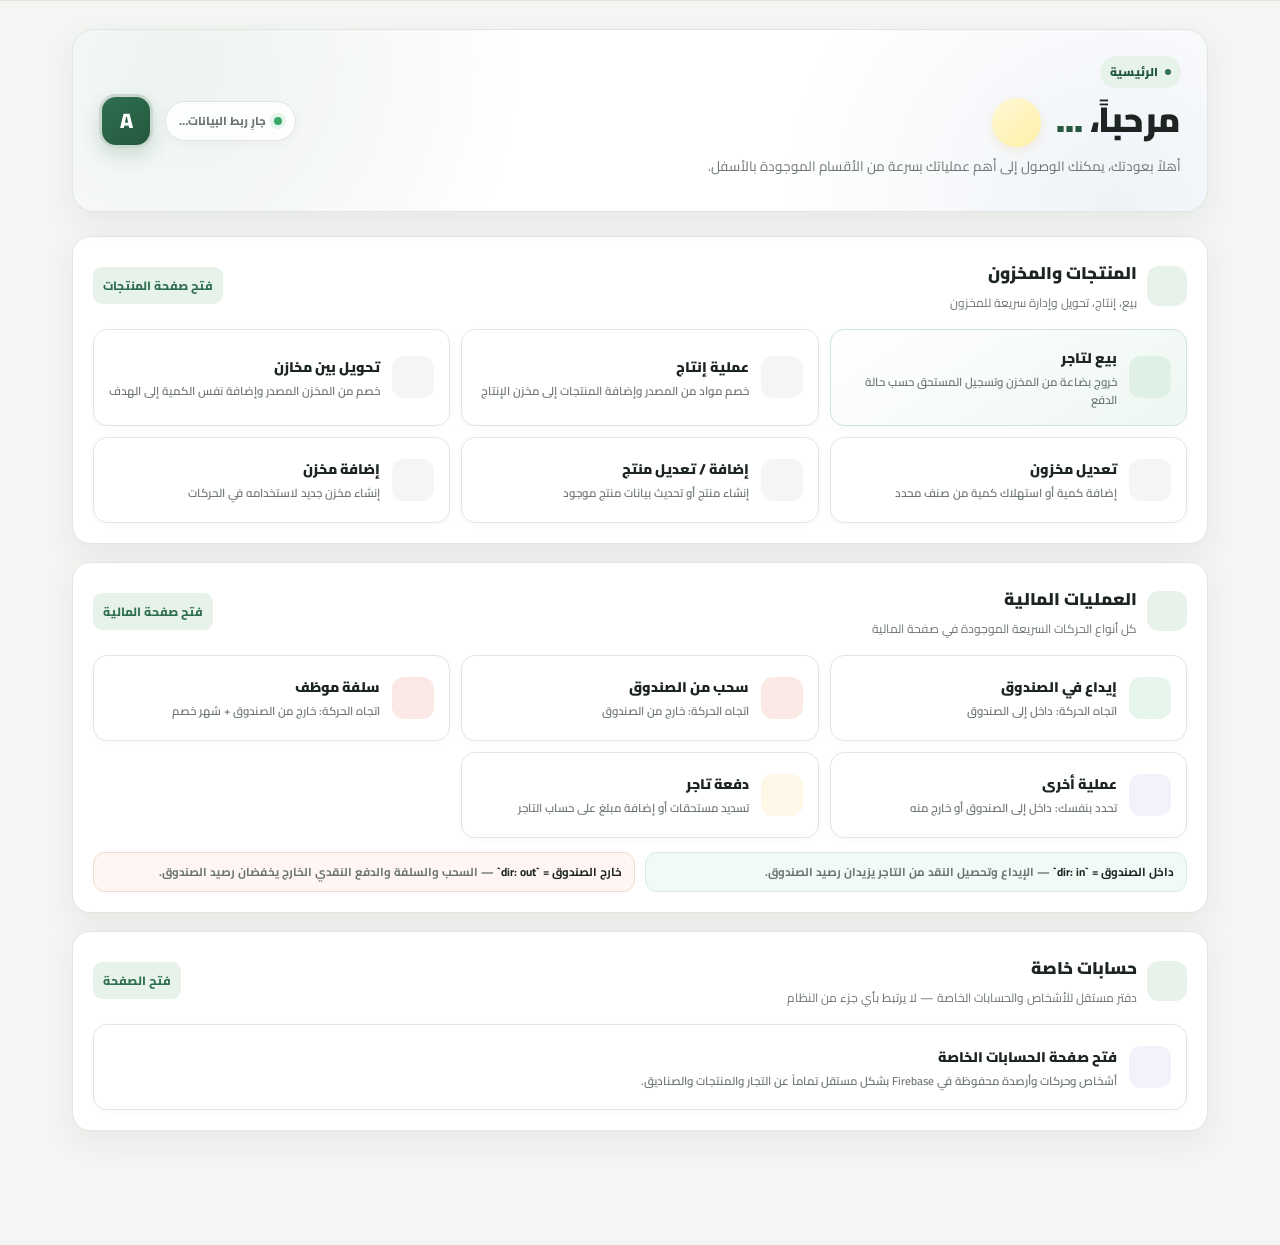
==== dashboard.html @ 7e7f795b "Update dashboard.html" ====
<!doctype html>
<html lang="ar" dir="rtl">
<head>
  <meta charset="UTF-8" />
  <meta name="viewport" content="width=device-width, initial-scale=1.0, maximum-scale=1" />
  <title>الرئيسية - Ahmed And hamdy</title>
  <meta name="robots" content="noindex, nofollow" />
  <link rel="icon" type="image/svg+xml" href="/favicon.svg" />
  <link rel="preconnect" href="https://fonts.googleapis.com">
  <link rel="preconnect" href="https://www.gstatic.com" crossorigin>
  <link rel="preconnect" href="https://firestore.googleapis.com" crossorigin>
  <link rel="preconnect" href="https://identitytoolkit.googleapis.com" crossorigin>
  <link rel="preconnect" href="https://securetoken.googleapis.com" crossorigin>
  <link rel="preconnect" href="https://i.imgur.com" crossorigin>
  <link rel="dns-prefetch" href="//www.gstatic.com">
  <link rel="dns-prefetch" href="//firestore.googleapis.com">
  <link rel="preload" as="image" href="https://i.imgur.com/NsN1HgC.png">
  <link href="https://fonts.googleapis.com/css2?family=Cairo:wght@400;500;600;700;800;900&display=swap" rel="stylesheet">
  <link rel="stylesheet" crossorigin href="/assets/auth-guard-C6CJ8_8i.css">
  <style>
    *,*::before,*::after{box-sizing:border-box}
    :root{
      --grad-1:#4f46e5;--grad-2:#7c3aed;--grad-3:#6d28d9;
      --dash-green:#2f6f4f;--dash-green-dark:#24583e;--dash-green-soft:#eef7f2;
      --dash-blue:#315f9c;--dash-blue-soft:#eef4fb;--dash-red:#b3432f;--dash-red-soft:#fff3f0;
      --dash-gold:#b98325;--dash-gold-soft:#fff8e9;--dash-purple:#6652a3;--dash-purple-soft:#f4f1fb;
      --dash-radius:18px;--dash-shadow:0 10px 30px rgba(28,37,33,.07)
    }
    body{background:var(--bg);overflow-x:hidden}

    .svg-icon{width:1.15em;height:1.15em;display:inline-block;vertical-align:middle;color:currentColor;flex:0 0 auto}
    .svg-icon svg{width:100%;height:100%;display:block;stroke:currentColor;fill:none;stroke-width:1.9;stroke-linecap:round;stroke-linejoin:round}
    .svg-icon.fill svg{fill:currentColor;stroke:none}
    .svg-icon.duotone svg .fill{fill:currentColor;stroke:none;opacity:.18}
    .svg-icon.duotone svg .line{fill:none;stroke:currentColor;stroke-width:1.9;stroke-linecap:round;stroke-linejoin:round}
    .welcome-wave{display:inline-flex;align-items:center;justify-content:center;width:1.05em;height:1.05em;vertical-align:-.12em}
    .welcome-wave .svg-icon{width:.92em;height:.92em}
    .welcome-wave.is-morning{background:linear-gradient(145deg,#fff9d8,#ffe998);color:#d59a08}
    .welcome-wave.is-evening{background:linear-gradient(145deg,#eef1ff,#dce4ff);color:#556dd8}
    .ops-icon .svg-icon,.a-ico .svg-icon,.m-ico .svg-icon{width:22px;height:22px}
    .ticon .svg-icon{width:18px;height:18px}
    .radio-card strong .svg-icon,.cash-check strong .svg-icon{width:15px;height:15px;margin-left:6px;vertical-align:-2px}
    .modal-x .svg-icon{width:18px;height:18px}
    .smart-search-box::before{content:"";position:absolute;right:18px;top:16px;width:18px;height:18px;background:currentColor;color:var(--muted);opacity:.7;pointer-events:none;-webkit-mask:url("data:image/svg+xml,%3Csvg xmlns='http://www.w3.org/2000/svg' viewBox='0 0 24 24'%3E%3Cpath fill='black' d='M10.5 3a7.5 7.5 0 0 1 5.93 12.1l4.23 4.22a1 1 0 1 1-1.41 1.42l-4.23-4.23A7.5 7.5 0 1 1 10.5 3Zm0 2a5.5 5.5 0 1 0 0 11 5.5 5.5 0 0 0 0-11Z'/%3E%3C/svg%3E") center/contain no-repeat;mask:url("data:image/svg+xml,%3Csvg xmlns='http://www.w3.org/2000/svg' viewBox='0 0 24 24'%3E%3Cpath fill='black' d='M10.5 3a7.5 7.5 0 0 1 5.93 12.1l4.23 4.22a1 1 0 1 1-1.41 1.42l-4.23-4.23A7.5 7.5 0 1 1 10.5 3Zm0 2a5.5 5.5 0 1 0 0 11 5.5 5.5 0 0 0 0-11Z'/%3E%3C/svg%3E") center/contain no-repeat}
    #app{min-height:100vh;visibility:hidden}
    .dash-page{width:min(1180px,100%);margin:0 auto;padding:28px 22px 96px}
    /* واجهة الترحيب أعلى الداشبورد — بقية الأقسام تبقى كما هي */
    .dash-hero{
      position:relative;overflow:hidden;display:flex;align-items:center;justify-content:space-between;gap:22px;
      margin-bottom:24px;padding:24px 26px;border:1px solid var(--border);border-radius:22px;
      background:
        radial-gradient(circle at 8% 18%,rgba(47,111,79,.11),transparent 34%),
        radial-gradient(circle at 92% 100%,rgba(49,95,156,.08),transparent 32%),
        var(--surface);
      box-shadow:var(--dash-shadow)
    }
    .dash-hero::after{content:"";position:absolute;inset:0;pointer-events:none;background:linear-gradient(120deg,rgba(255,255,255,.32),transparent 45%)}
    .welcome-copy{position:relative;z-index:1;min-width:0}
    .welcome-kicker{display:inline-flex;align-items:center;gap:7px;margin-bottom:8px;color:var(--primary-dark);font-size:11.5px;font-weight:900;background:var(--primary-soft);border-radius:999px;padding:5px 10px}
    .welcome-kicker::before{content:"";width:6px;height:6px;border-radius:50%;background:var(--primary)}
    .dash-hero h1{margin:0;font-size:clamp(24px,3vw,35px);font-weight:900;letter-spacing:-.45px;color:var(--ink);line-height:1.35}
    .greeting-name{color:var(--primary-dark)}
    .welcome-wave{display:inline-flex;align-items:center;justify-content:center;width:1.4em;height:1.4em;border-radius:50%;margin-inline-start:.22em;vertical-align:-.18em;background:linear-gradient(145deg,#fff8d6,#fff0a8);color:#d6a21f;box-shadow:0 3px 10px rgba(214,162,31,.16)}
    @keyframes welcomeWave{from{transform:none}to{transform:none}}
    .dash-hero p{margin:7px 0 0;color:var(--muted);font-size:13.5px;line-height:1.8}
    .welcome-date{margin-top:9px!important;font-size:11.5px!important;font-weight:700;color:var(--muted)!important}
    .welcome-side{position:relative;z-index:1;display:flex;align-items:center;gap:12px;flex:0 0 auto}
    .welcome-avatar{width:54px;height:54px;border-radius:17px;display:grid;place-items:center;background:linear-gradient(145deg,var(--dash-green),var(--dash-green-dark));color:#fff;font-size:21px;font-weight:900;box-shadow:0 8px 18px rgba(47,111,79,.19);border:3px solid rgba(255,255,255,.75);text-transform:uppercase}
    .live-chip{display:flex;align-items:center;gap:8px;white-space:nowrap;background:rgba(255,255,255,.8);border:1px solid var(--border);border-radius:999px;padding:8px 13px;font-size:11.5px;font-weight:800;color:var(--muted);box-shadow:0 3px 12px rgba(0,0,0,.035);backdrop-filter:blur(6px)}
    .live-dot{width:8px;height:8px;border-radius:50%;background:#3aa86b;box-shadow:0 0 0 4px rgba(58,168,107,.12)}

    .ops-section{background:var(--surface);border:1px solid var(--border);border-radius:var(--dash-radius);box-shadow:var(--dash-shadow);padding:20px;margin-bottom:18px}
    .ops-head{display:flex;align-items:center;justify-content:space-between;gap:12px;margin-bottom:15px}
    .ops-title{display:flex;align-items:center;gap:10px;min-width:0}
    .ops-icon{width:40px;height:40px;border-radius:12px;display:grid;place-items:center;font-size:20px;flex:0 0 auto;background:var(--primary-soft)}
    .ops-title h2{font-size:17px;margin:0;font-weight:900}
    .ops-title p{font-size:12px;margin:2px 0 0;color:var(--muted)}
    .section-link{font-size:12px;font-weight:800;color:var(--primary);padding:7px 10px;border-radius:9px;background:var(--primary-soft);white-space:nowrap}
    .action-grid{display:grid;grid-template-columns:repeat(3,minmax(0,1fr));gap:11px}
    .action-card{appearance:none;border:1px solid var(--border);background:var(--surface);border-radius:14px;padding:15px;text-align:right;font-family:inherit;display:flex;gap:12px;align-items:center;min-height:86px;transition:.16s ease;box-shadow:0 2px 8px rgba(28,37,33,.025);color:var(--ink)}
    .action-card:hover{transform:translateY(-2px);border-color:#cfd7d1;box-shadow:0 8px 20px rgba(28,37,33,.07)}
    .action-card:active{transform:translateY(0)}
    .action-card .a-ico{width:42px;height:42px;border-radius:12px;display:grid;place-items:center;font-size:21px;flex:0 0 42px;background:var(--bg)}
    .action-card strong{display:block;font-size:14px;font-weight:900;margin-bottom:3px}
    .action-card small{display:block;font-size:11.5px;color:var(--muted);line-height:1.55;font-weight:600}
    .action-card.sale{border-color:#cfe5d8;background:linear-gradient(145deg,#fff,var(--dash-green-soft))}
    .action-card.sale .a-ico{background:#dff1e6}
    .action-card.in .a-ico{background:#e6f5ec;color:#17643a}
    .action-card.out .a-ico{background:#fae9e5;color:#a13e2e}
    .action-card.other .a-ico{background:var(--dash-purple-soft)}
    .action-card.merchant .a-ico{background:var(--dash-gold-soft)}

    .direction-strip{display:grid;grid-template-columns:1fr 1fr;gap:10px;margin-top:14px}
    .direction-note{border-radius:12px;padding:10px 12px;font-size:11.5px;font-weight:700;line-height:1.6;border:1px solid var(--border);background:var(--bg);color:var(--muted)}
    .direction-note b{color:var(--ink)}
    .direction-note.in{background:#f2faf5;border-color:#d7ebdf}
    .direction-note.out{background:#fff6f3;border-color:#f1d9d3}

    /* modal */
    .dash-modal{position:fixed;inset:0;z-index:2000;background:rgba(15,23,42,.46);display:none;align-items:center;justify-content:center;padding:20px;backdrop-filter:blur(3px)}
    .dash-modal.open{display:flex}
    .dash-modal-box{width:min(720px,100%);max-height:min(90vh,880px);overflow:auto;background:var(--surface);border-radius:20px;border:1px solid var(--border);box-shadow:0 24px 70px rgba(0,0,0,.22);animation:modalIn .16s ease}
    .dash-modal-box.wide{width:min(860px,100%)}
    @keyframes modalIn{from{opacity:0;transform:translateY(8px) scale(.99)}to{opacity:1;transform:none}}
    .modal-head{position:sticky;top:0;z-index:3;background:rgba(255,255,255,.96);backdrop-filter:blur(10px);display:flex;align-items:center;justify-content:space-between;gap:12px;padding:16px 18px;border-bottom:1px solid var(--border)}
    .modal-title-wrap{display:flex;align-items:center;gap:10px}
    .modal-title-wrap .m-ico{width:38px;height:38px;display:grid;place-items:center;border-radius:11px;background:var(--primary-soft);font-size:19px}
    .modal-head h3{font-size:16px;margin:0;font-weight:900}
    .modal-head p{font-size:11px;color:var(--muted);margin:2px 0 0}
    .modal-x{width:38px;height:38px;border:0;border-radius:10px;background:var(--bg);color:var(--muted);font-size:24px;line-height:1;display:grid;place-items:center}
    .modal-x:hover{background:var(--danger-soft);color:var(--danger)}
    .modal-body{padding:18px}
    .form-grid{display:grid;grid-template-columns:1fr 1fr;gap:12px}
    .field{margin-bottom:13px}
    .field label{display:block;font-size:12.5px;font-weight:800;margin-bottom:6px;color:var(--ink)}
    .field .help{font-weight:500;color:var(--muted);font-size:10.5px;margin-right:4px}
    .field input,.field select,.field textarea{width:100%;min-height:46px;border:1.5px solid var(--border);border-radius:11px;background:#fbfcfb;color:var(--ink);font:600 14px Cairo,sans-serif;padding:10px 12px;outline:none;transition:.15s}
    .field textarea{min-height:78px;resize:vertical}
    .field input:focus,.field select:focus,.field textarea:focus{border-color:var(--primary);box-shadow:0 0 0 3px var(--primary-soft);background:#fff}
    .field input[readonly],.field select:disabled{background:var(--bg);color:var(--muted);cursor:not-allowed}
    .mini-title{font-size:12px;font-weight:900;color:var(--muted);margin:4px 0 9px}
    .line-list{display:flex;flex-direction:column;gap:9px;margin-bottom:10px}
    .line-row{display:grid;grid-template-columns:minmax(190px,2fr) minmax(95px,.7fr) minmax(95px,.8fr) auto;gap:8px;align-items:end;background:var(--bg);border:1px solid var(--border);border-radius:13px;padding:10px}
    .line-row.production{grid-template-columns:minmax(190px,2fr) minmax(110px,.7fr) auto}
    .line-cell label{display:block;font-size:10.5px;color:var(--muted);font-weight:800;margin-bottom:4px}
    .line-cell input,.line-cell select{width:100%;height:42px;border:1px solid var(--border);border-radius:9px;background:#fff;font:600 13px Cairo;padding:7px 9px;color:var(--ink)}
    .line-meta{grid-column:1/-1;font-size:10.5px;color:var(--muted);padding-top:1px}
    .remove-line{height:42px;border:0;border-radius:9px;background:#fff0ed;color:var(--danger);font-size:11px;font-weight:900;padding:0 11px}
    .remove-line:disabled{opacity:.4;cursor:not-allowed}
    .add-line{border:1px dashed #b7c8bd;border-radius:10px;background:#f7fbf8;color:var(--primary-dark);font-size:12px;font-weight:900;padding:10px 13px}
    .type-grid{display:grid;grid-template-columns:repeat(2,minmax(0,1fr));gap:9px;margin-bottom:14px}
    .type-choice{border:1.5px solid var(--border);border-radius:12px;background:#fff;padding:12px;display:flex;gap:10px;align-items:center;text-align:right;font-family:inherit;color:var(--ink)}
    .type-choice.selected{border-color:var(--primary);background:var(--primary-soft)}
    .type-choice.danger.selected{border-color:#d56b59;background:#fff2ef}
    .type-choice .ticon{font-size:19px}
    .type-choice strong{font-size:12.5px;display:block}
    .type-choice small{font-size:10.5px;color:var(--muted);display:block;margin-top:1px}
    .dir-box{border-radius:11px;padding:10px 12px;font-size:12px;font-weight:900;margin-bottom:13px;border:1px solid var(--border)}
    .dir-box.in{background:#eef9f2;color:#17643a;border-color:#d4eadc}
    .dir-box.out{background:#fff2ef;color:#a23f2e;border-color:#f1d5ce}
    .dir-box.custom{background:var(--bg);color:var(--muted)}
    .radio-cards{display:grid;grid-template-columns:1fr 1fr;gap:9px;margin-bottom:13px}
    .radio-card{position:relative;border:1.5px solid var(--border);border-radius:12px;padding:12px;cursor:pointer;background:#fff}
    .radio-card input{position:absolute;opacity:0;pointer-events:none}
    .radio-card.active-in{border-color:#6db88c;background:#eff9f3}
    .radio-card.active-out{border-color:#d88676;background:#fff3f0}
    .radio-card strong{font-size:12.5px;display:block}
    .radio-card small{font-size:10.5px;color:var(--muted);display:block;margin-top:3px;line-height:1.5}
    .cash-check{display:flex;gap:10px;align-items:flex-start;border:1px solid var(--border);border-radius:12px;background:var(--bg);padding:11px 12px;margin-bottom:13px}
    .cash-check input{margin-top:4px;transform:scale(1.15)}
    .cash-check strong{font-size:12px;display:block}.cash-check small{font-size:10.5px;color:var(--muted);line-height:1.5;display:block;margin-top:2px}
    .summary-box{display:grid;grid-template-columns:repeat(3,1fr);gap:8px;background:var(--bg);border:1px solid var(--border);border-radius:13px;padding:10px;margin:12px 0 14px}
    .summary-item{text-align:center;padding:7px 5px}.summary-item span{display:block;font-size:10px;color:var(--muted);font-weight:700}.summary-item strong{display:block;font-size:14px;margin-top:2px;font-weight:900;color:var(--ink)}
    .modal-actions{display:flex;gap:9px;justify-content:flex-start;margin-top:4px}
    .primary-btn,.ghost-btn{min-height:45px;border-radius:11px;padding:10px 17px;font:800 13px Cairo;border:0}
    .primary-btn{background:var(--primary);color:#fff;box-shadow:0 5px 14px rgba(47,111,79,.18)}
    .primary-btn:hover{background:var(--primary-dark)}
    .primary-btn:disabled{opacity:.55;cursor:not-allowed}
    .ghost-btn{background:var(--bg);color:var(--muted);border:1px solid var(--border)}
    .danger-btn{background:var(--danger);color:#fff}
    .file-drop{display:flex;align-items:center;gap:10px;min-height:52px;border:1.5px dashed var(--border);border-radius:11px;padding:9px 11px;background:var(--bg);cursor:pointer;color:var(--muted);font-size:12px;font-weight:700}
    .file-drop img{width:44px;height:44px;border-radius:9px;object-fit:cover;display:none}

    /* واجهة التحميل الأصلية */
    #page-loader{
      position:fixed;inset:0;z-index:9999;
      background:linear-gradient(145deg,var(--grad-1),var(--grad-2));
      display:flex;flex-direction:column;align-items:center;justify-content:center;gap:20px;
      transition:opacity .20s ease;
    }
    #page-loader.pl-hide{opacity:0;pointer-events:none}
    .pl-logo{width:90px;height:90px;border-radius:22px;background:rgba(255,255,255,.18);border:2px solid rgba(255,255,255,.35);display:flex;align-items:center;justify-content:center;overflow:hidden}
    .pl-logo-img{width:100%;height:100%;object-fit:contain;padding:10px}
    .pl-logo-fallback{display:none;font-size:26px;font-weight:900;color:#fff;letter-spacing:1px}
    .pl-spinner{width:36px;height:36px;border:3.5px solid rgba(255,255,255,.3);border-top-color:#fff;border-radius:50%;animation:pl-spin .75s linear infinite}
    @keyframes pl-spin{to{transform:rotate(360deg)}}
    .pl-text{color:rgba(255,255,255,.8);font-size:14px;font-weight:600;letter-spacing:.3px}
    .spinner-mini{display:inline-block;width:15px;height:15px;border:2px solid rgba(255,255,255,.45);border-top-color:#fff;border-radius:50%;animation:pl-spin .7s linear infinite}

    /* قوائم اختيار قابلة للبحث — يبقى select الأصلي للمحافظة على المنطق */
    .smart-select-wrap{position:relative;width:100%}
    .smart-native-select{position:absolute!important;inset:auto!important;width:1px!important;height:1px!important;opacity:0!important;pointer-events:none!important;padding:0!important;margin:0!important;border:0!important}
    .smart-select-btn{width:100%;min-height:46px;border:1.5px solid var(--border);border-radius:11px;background:#fbfcfb;color:var(--ink);font:600 14px Cairo,sans-serif;padding:9px 12px;display:flex;align-items:center;justify-content:space-between;gap:10px;text-align:right;outline:none;transition:.15s}
    .smart-select-btn:hover{background:#fff;border-color:#cbd5cf}
    .smart-select-btn:focus,.smart-select-btn.is-open{border-color:var(--primary);box-shadow:0 0 0 3px var(--primary-soft);background:#fff}
    .smart-select-btn:disabled{background:var(--bg);color:var(--muted);cursor:not-allowed;opacity:.72}
    .smart-select-label{overflow:hidden;text-overflow:ellipsis;white-space:nowrap;min-width:0;flex:1}
    .smart-select-chevron{font-size:13px;color:var(--muted);transition:transform .15s;flex:0 0 auto}
    .smart-select-btn.is-open .smart-select-chevron{transform:rotate(180deg)}
    #smart-select-popover{position:fixed;z-index:10050;display:none;background:var(--surface,#fff);border:1.5px solid var(--border);border-radius:13px;box-shadow:0 18px 50px rgba(15,23,42,.20);overflow:hidden;direction:rtl;pointer-events:auto}
    #smart-select-popover.open{display:block}
    .smart-search-box{padding:9px;border-bottom:1px solid var(--border);background:#f8faf8;position:sticky;top:0;z-index:1}
    .smart-search-input{width:100%;height:42px;border:1.5px solid var(--border);border-radius:9px;background:#fff;color:var(--ink);font:600 13px Cairo,sans-serif;padding:8px 34px 8px 10px;outline:none}
    .smart-search-input:focus{border-color:var(--primary);box-shadow:0 0 0 3px var(--primary-soft)}
    .smart-options{max-height:260px;overflow:auto;padding:5px}
    .smart-option{width:100%;border:0;background:transparent;color:var(--ink);font:600 13px Cairo,sans-serif;padding:9px 10px;border-radius:8px;text-align:right;display:flex;align-items:center;justify-content:space-between;gap:8px;min-height:39px}
    .smart-option:hover,.smart-option.active{background:var(--primary-soft);color:var(--primary-dark)}
    .smart-option.selected{font-weight:900;background:#edf6f0;color:var(--primary-dark)}
    .smart-option.selected::after{content:'✓';font-weight:900;color:var(--primary)}
    .smart-empty{padding:18px 12px;text-align:center;color:var(--muted);font-size:12px;font-weight:700}
    .line-cell .smart-select-btn{height:42px;min-height:42px;border-radius:9px;font-size:13px;padding:7px 9px}
    @media(max-width:620px){
      #smart-select-popover{border-radius:14px;box-shadow:0 14px 44px rgba(15,23,42,.24)}
      .smart-options{max-height:min(42vh,300px)}
      .smart-search-input{height:44px;font-size:14px}
      .smart-option{min-height:44px;font-size:13.5px}
    }

    @media(max-width:900px){
      .dash-page{padding:20px 16px 92px}.action-grid{grid-template-columns:repeat(2,minmax(0,1fr))}.dash-hero{align-items:flex-start}.direction-strip{grid-template-columns:1fr}
    }
    @media(max-width:620px){
      .dash-page{padding:14px 11px 88px}.dash-hero{margin-bottom:15px;padding:18px 16px;border-radius:18px;align-items:flex-start;gap:12px}.dash-hero h1{font-size:22px}.dash-hero p{font-size:11.5px;line-height:1.7}.welcome-kicker{font-size:10.5px;margin-bottom:7px}.welcome-date{font-size:10.5px!important;margin-top:7px!important}.welcome-side{align-self:flex-start}.welcome-avatar{width:45px;height:45px;border-radius:14px;font-size:18px}.live-chip{display:none}
      .ops-section{padding:13px;border-radius:15px;margin-bottom:12px}.ops-head{margin-bottom:11px}.ops-icon{width:36px;height:36px;border-radius:10px}.ops-title h2{font-size:15px}.ops-title p{font-size:10.5px}.section-link{font-size:10.5px;padding:6px 8px}
      .action-grid{grid-template-columns:1fr 1fr;gap:8px}.action-card{min-height:96px;padding:11px;display:block}.action-card .a-ico{width:37px;height:37px;margin-bottom:8px;font-size:18px}.action-card strong{font-size:12.5px}.action-card small{font-size:10px;line-height:1.45}
      .direction-strip{margin-top:10px}.direction-note{font-size:10.5px;padding:9px}
      .dash-modal{padding:0;align-items:flex-end}.dash-modal-box,.dash-modal-box.wide{width:100%;max-height:92dvh;border-radius:22px 22px 0 0;border-bottom:0;animation:sheetIn .18s ease}@keyframes sheetIn{from{transform:translateY(18px);opacity:.7}to{transform:none;opacity:1}}
      .modal-head{padding:13px 14px}.modal-body{padding:14px}.form-grid{grid-template-columns:1fr}.line-row,.line-row.production{grid-template-columns:1fr 1fr}.line-row .line-cell:first-child{grid-column:1/-1}.line-row .remove-line{grid-column:1/-1;height:38px}.line-meta{grid-column:1/-1}.type-grid,.radio-cards{grid-template-columns:1fr}.summary-box{grid-template-columns:1fr 1fr}.summary-item:last-child:nth-child(3){grid-column:1/-1}.modal-actions{position:sticky;bottom:-14px;background:linear-gradient(transparent,var(--surface) 20%);padding:18px 0 4px}.modal-actions .primary-btn{flex:1}.modal-actions .ghost-btn{min-width:88px}
    }
    @media(max-width:390px){.dash-hero{padding:16px 13px}.welcome-side{display:none}.dash-hero h1{font-size:20px}.welcome-kicker{padding:4px 8px}.action-grid{grid-template-columns:1fr}.action-card{min-height:auto;display:flex}.action-card .a-ico{margin-bottom:0}.summary-box{grid-template-columns:1fr}}

    /* ══════════════════════════════════════
       تحسين اللمس والسحب — الهاتف / Android WebView
       لا يغيّر تصميم سطح المكتب
    ══════════════════════════════════════ */
    html{
      -webkit-text-size-adjust:100%;
      text-size-adjust:100%;
      overscroll-behavior-y:auto;
      scroll-behavior:auto;
    }
    body{
      -webkit-overflow-scrolling:touch;
      overscroll-behavior-y:auto;
      touch-action:auto;
    }
    button,a,label,input,textarea,select{
      -webkit-tap-highlight-color:transparent;
    }
    .dash-page,.ops-section,.action-grid{
      touch-action:auto;
    }
    .action-card,.section-link,.primary-btn,.ghost-btn,.danger-btn,.type-choice,
    .radio-card,.add-line,.remove-line,.modal-x,.smart-select-btn,.smart-option,
    #bottom-nav a,.icon-btn{
      touch-action:manipulation;
    }
    .dash-modal-box,.modal-body,.smart-options{
      -webkit-overflow-scrolling:touch;
      overscroll-behavior:contain;
      touch-action:pan-y;
    }
    .smart-options{contain:content}
    #smart-select-popover{will-change:auto}
    @media (hover:none) and (pointer:coarse){
      .action-card,.shortcut-card,.type-choice,.radio-card,.smart-option,
      .primary-btn,.ghost-btn,.section-link{
        transition:none!important;
      }
      .action-card:hover{
        transform:none!important;
        box-shadow:0 2px 8px rgba(28,37,33,.025)!important;
      }
      .dash-modal{backdrop-filter:none!important;-webkit-backdrop-filter:none!important}
      .modal-head{
        backdrop-filter:none!important;
        -webkit-backdrop-filter:none!important;
        background:var(--surface)!important;
      }
      .live-chip{
        backdrop-filter:none!important;
        -webkit-backdrop-filter:none!important;
      }
    }
    @media(max-width:620px){
      body{padding-bottom:env(safe-area-inset-bottom,0px)}
      .dash-page{padding-bottom:calc(88px + env(safe-area-inset-bottom,0px))!important}
      .dash-modal{
        overscroll-behavior:none;
        touch-action:pan-y;
      }
      .dash-modal-box,.dash-modal-box.wide{
        max-height:calc(100dvh - env(safe-area-inset-top,0px));
        overflow-y:auto;
        overflow-x:hidden;
        touch-action:pan-y;
        overscroll-behavior:contain;
      }
      .modal-body{touch-action:pan-y}
      .smart-search-box{padding:9px;position:sticky;top:0;z-index:2;background:var(--surface,#fff)}
      .smart-options{
        max-height:min(36vh,280px)!important;
        overflow-y:auto;
        -webkit-overflow-scrolling:touch;
        overscroll-behavior:contain;
        touch-action:pan-y;
      }
      #bottom-nav{
        position:fixed!important;
        left:0!important;
        right:0!important;
        bottom:0!important;
        z-index:1500!important;
        transform:translateZ(0);
        backface-visibility:hidden;
        contain:layout paint;
      }
      #bottom-nav .bot-nav-item{
        touch-action:manipulation;
        user-select:none;
        -webkit-user-select:none;
      }
    }

  

    /* ══ إصلاح نهائي للقوائم القابلة للبحث — القائمة داخل الحقل نفسه ══ */
    .smart-select-wrap{position:relative!important;width:100%;isolation:isolate}
    .smart-select-wrap.smart-open{z-index:500!important}
    .smart-select-menu{
      display:none;position:absolute;top:calc(100% + 6px);right:0;left:0;width:100%;
      z-index:520;background:var(--surface,#fff);border:1.5px solid var(--border,#dfe5e0);
      border-radius:12px;box-shadow:0 14px 34px rgba(15,23,42,.18);overflow:hidden;
      direction:rtl;min-width:100%;
    }
    .smart-select-menu.open{display:block!important}
    .smart-select-menu.drop-up{top:auto!important;bottom:calc(100% + 6px)!important}
    .smart-select-menu .smart-search-box{position:relative!important;top:auto!important;padding:8px;background:#f8faf8;border-bottom:1px solid var(--border);z-index:2}
    .smart-select-menu .smart-search-input{display:block;width:100%;height:42px;margin:0;border:1.5px solid var(--border);border-radius:9px;background:#fff;color:var(--ink);font:600 13px Cairo,sans-serif;padding:8px 34px 8px 10px;outline:none}
    .smart-select-menu .smart-options{display:block;max-height:250px;overflow-y:auto;overflow-x:hidden;padding:5px;background:#fff;-webkit-overflow-scrolling:touch;overscroll-behavior:contain}
    .smart-select-menu .smart-option{display:flex!important;width:100%;min-height:42px;align-items:center;justify-content:space-between;gap:8px;border:0;background:transparent;color:var(--ink);font:600 13px Cairo,sans-serif;padding:9px 10px;border-radius:8px;text-align:right;cursor:pointer}
    .smart-select-menu .smart-option:active,.smart-select-menu .smart-option.active{background:var(--primary-soft);color:var(--primary-dark)}
    .smart-select-menu .smart-option.selected{font-weight:900;background:#edf6f0;color:var(--primary-dark)}
    .smart-select-menu .smart-option.selected::after{content:'✓';font-weight:900;color:var(--primary)}
    .smart-select-menu .smart-empty{padding:18px 12px;text-align:center;color:var(--muted);font-size:12px;font-weight:700}
    @media(max-width:620px){
      .smart-select-wrap.smart-open{z-index:800!important}
      .smart-select-menu{border-radius:11px;box-shadow:0 10px 28px rgba(15,23,42,.20)}
      .smart-select-menu .smart-options{max-height:min(36vh,270px)!important}
      .smart-select-menu .smart-search-input{height:43px;font-size:14px}
      .smart-select-menu .smart-option{min-height:44px;font-size:13.5px}
    }
/* Touch stability: scrollable lists keep their own vertical pan; page content uses native scrolling. */
@media screen and (hover:none) and (pointer:coarse){
 .dash-page,.ops-section,.action-grid,.dash-modal,.dash-modal-box,.modal-body{touch-action:auto}
 .smart-options{touch-action:pan-y;overscroll-behavior-y:auto}
 .smart-select-menu{overflow:clip}
 .dash-modal{backdrop-filter:none;-webkit-backdrop-filter:none}
}


    /* ══════════════════════════════════════
       ثبات تمرير واجهات الداشبورد داخل WebView
       يسمح بالسحب للأعلى والأسفل حتى إذا بدأ الإصبع فوق زر أو حقل داخل النافذة
    ══════════════════════════════════════ */
    @media screen and (hover:none) and (pointer:coarse){
      .dash-modal.open{
        overflow-y:auto!important;
        -webkit-overflow-scrolling:touch!important;
        overscroll-behavior-y:auto!important;
        touch-action:pan-y!important;
      }
      .dash-modal-box,.dash-modal-box.wide{
        -webkit-overflow-scrolling:touch!important;
        overscroll-behavior-y:auto!important;
        touch-action:pan-y!important;
        will-change:auto!important;
      }
      .dash-modal-box button,.dash-modal-box a,.dash-modal-box label,
      .dash-modal-box input,.dash-modal-box textarea,.dash-modal-box select,
      .dash-modal-box .field,.dash-modal-box .line-row,.dash-modal-box .type-choice,
      .dash-modal-box .radio-card,.dash-modal-box .cash-check,.dash-modal-box .smart-select-btn,
      .dash-modal-box .smart-option,.dash-modal-box .modal-body,.dash-modal-box .items-block,
      .dash-modal-box .items-lines-block{
        touch-action:pan-y!important;
      }
      .dash-modal-box input[type="text"],.dash-modal-box input[type="number"],
      .dash-modal-box input[type="date"],.dash-modal-box textarea,
      .dash-modal-box .smart-search-input{
        touch-action:manipulation!important;
      }
      .modal-actions{
        touch-action:pan-y!important;
        transform:translateZ(0);
      }
      .smart-select-menu .smart-options{
        overscroll-behavior-y:auto!important;
        touch-action:pan-y!important;
      }
    }

    /* ══════════════════════════════════════
       معاينة وطباعة فاتورة البيع من الداشبورد
       مطابقة لتصميم فاتورة البيع في صفحة المنتجات
    ══════════════════════════════════════ */
    .dash-invoice-modal .dash-modal-box{width:min(860px,100%)}
    .dash-invoice-content{padding:18px;background:#f8faf8}
    .dash-invoice-content .inv-doc{font-family:Cairo,"Segoe UI",sans-serif;direction:rtl;max-width:680px;margin:0 auto;color:#111;background:#fff;border:1px solid #ddd;padding:24px 26px;border-radius:4px;box-shadow:0 8px 24px rgba(0,0,0,.06)}
    .inv-doc{font-family:Cairo,"Segoe UI",sans-serif;direction:rtl;max-width:680px;margin:0 auto;color:#111;background:#fff}
    .inv-doc-head{display:flex;align-items:flex-start;justify-content:space-between;gap:20px;padding-bottom:14px;margin-bottom:14px;border-bottom:2px solid #222}
    .inv-doc-logo-wrap{display:flex;flex-direction:column;gap:3px}
    .inv-doc-brand{font-size:16px;font-weight:800;color:#111;margin-top:6px}
    .inv-doc-brand-sub{font-size:11px;color:#777;margin-top:1px}
    .inv-doc-nums{text-align:left;min-width:170px}
    .inv-doc-num-row{display:flex;justify-content:space-between;gap:16px;font-size:12.5px;margin-bottom:5px}
    .inv-doc-num-row span{color:#777;white-space:nowrap}.inv-doc-num-row strong{color:#111;font-weight:700;text-align:right}
    .inv-doc-bill{margin-bottom:16px}
    .inv-doc-bill-label{font-size:10.5px;font-weight:700;color:#777;letter-spacing:.8px;text-transform:uppercase;margin-bottom:4px}
    .inv-doc-bill-name{font-size:14.5px;font-weight:800;color:#111;margin-bottom:2px}
    .inv-doc-bill-detail{font-size:12px;color:#555;line-height:1.65}
    .inv-doc-type-badge{display:inline-block;font-size:11px;font-weight:700;border-radius:4px;padding:3px 10px;margin-bottom:12px;border:1px solid}
    .inv-doc-type-badge.t-load{background:#fdf4e3;color:#92400e;border-color:#fcd34d}
    .inv-doc-pay-state{display:inline-block;border:1px dashed #999;padding:5px 10px;border-radius:4px;margin:0 0 14px;font-size:11.5px;font-weight:800;color:#111;background:#fff}
    .inv-doc-table{width:100%;border-collapse:collapse;font-size:13px;margin-bottom:0}
    .inv-doc-table th{text-align:right;padding:9px 12px;background:#f5f5f5;font-size:12px;font-weight:700;color:#444;border:1px solid #ddd}
    .inv-doc-table td{padding:9px 12px;border:1px solid #e0e0e0;vertical-align:middle;color:#111}
    .inv-doc-table tr:nth-child(even) td{background:#fafafa}
    .inv-doc-total-wrap{border:1px solid #ddd;border-top:none;display:flex;justify-content:flex-end}
    .inv-doc-total-table{border-collapse:collapse;min-width:260px}
    .inv-doc-total-table td{padding:8px 12px;border-top:1px solid #e0e0e0;font-size:13px}
    .inv-doc-total-table tr:last-child td{background:#f5f5f5;font-weight:800;font-size:14px;color:#111;border-top:2px solid #222}
    .inv-doc-total-table .tot-lbl{color:#555}.inv-doc-total-table .tot-val{text-align:left;font-family:monospace}
    .inv-doc-dashboard-balance{margin-top:14px;border-top:1px solid var(--border,#ddd);padding-top:12px;direction:rtl;font-size:13px;line-height:2;color:#111}
    .inv-doc-dashboard-balance .bal-title{font-weight:700}.inv-doc-dashboard-balance strong{font-family:monospace}
    .inv-doc-note{margin-top:14px;padding:10px 14px;background:#f9f9f9;border-right:3px solid #bbb;font-size:12px;color:#555;border-radius:0 4px 4px 0}
    .inv-doc-footer{margin-top:26px;padding-top:12px;border-top:1px dashed #ccc;display:flex;align-items:flex-end;justify-content:space-between;font-size:11px;color:#aaa}
    .inv-doc-sig-line{width:110px;border-top:1px solid #666;margin-bottom:4px}.inv-doc-sig{text-align:center;font-size:11px;color:#777}
    #dashboard-print-root{display:none}
    @media(max-width:620px){
      .dash-invoice-content{padding:12px;background:#fff}
      .dash-invoice-content .inv-doc{padding:18px 14px;box-shadow:none;border-radius:8px}
      .inv-doc-head{gap:10px}.inv-doc-nums{min-width:150px}.inv-doc-table{font-size:12px}.inv-doc-table th,.inv-doc-table td{padding:8px 7px}.inv-doc-total-table{min-width:210px}.inv-doc-footer{gap:12px}
    }
    @media print{
      @page{size:A4 portrait;margin:0}
      html,body{background:#fff!important;background-image:none!important;margin:0!important;padding:0!important;width:210mm!important;min-height:297mm!important;overflow:visible!important}
      body.dashboard-print-invoice > :not(#dashboard-print-root){display:none!important}
      body.dashboard-print-invoice #dashboard-print-root,
      body.dashboard-print-invoice #dashboard-print-root *{visibility:visible!important}
      body.dashboard-print-invoice #dashboard-print-root{display:block!important;position:fixed!important;inset:0!important;width:210mm!important;min-height:297mm!important;background:#fff!important;padding:14mm 16mm!important;box-sizing:border-box!important;overflow:visible!important;z-index:999999!important;color:#111!important}
      body.dashboard-print-invoice #dashboard-print-root .inv-doc{display:block!important;width:100%!important;max-width:100%!important;margin:0 auto!important;padding:0!important;border:0!important;border-radius:0!important;box-shadow:none!important;background:#fff!important;color:#111!important}
      body.dashboard-print-invoice #dashboard-print-root .inv-doc-table th,
      body.dashboard-print-invoice #dashboard-print-root .inv-doc-table td,
      body.dashboard-print-invoice #dashboard-print-root .inv-doc-total-wrap,
      body.dashboard-print-invoice #dashboard-print-root .inv-doc-total-table td{border-color:#999!important}
      body.dashboard-print-invoice #dashboard-print-root .inv-doc-type-badge,
      body.dashboard-print-invoice #dashboard-print-root .inv-doc-pay-state{background:#fff!important;color:#111!important;border-color:#777!important}
      body.dashboard-print-invoice #dashboard-print-root *{-webkit-print-color-adjust:exact!important;print-color-adjust:exact!important}
    }



    /* إصلاح منع تحديث الصفحة أثناء السحب داخل نوافذ الداشبورد/عمليات البيع */
    @media screen and (hover:none) and (pointer:coarse){
      html,body{
        overscroll-behavior-y:none!important;
      }
      .dash-modal.open{
        overflow:hidden!important;
        overscroll-behavior:contain!important;
        touch-action:none!important;
      }
      .dash-modal-box,.dash-modal-box.wide{
        overflow-y:auto!important;
        overflow-x:hidden!important;
        -webkit-overflow-scrolling:touch!important;
        overscroll-behavior:contain!important;
        touch-action:pan-y!important;
      }
      .modal-body,.dash-modal-box form,.dash-modal-box .field,
      .dash-modal-box .line-row,.dash-modal-box .items-block,
      .dash-modal-box .items-lines-block{
        touch-action:pan-y!important;
      }
      .smart-select-menu .smart-options{
        overscroll-behavior:contain!important;
        touch-action:pan-y!important;
      }
    }

  </style>
  <script defer src="/assets/ui-stability.js?v=20260907.2"></script>
</head>
<body>
  <div id="page-loader">
    <div class="pl-logo">
      <img src="https://i.imgur.com/NsN1HgC.png" alt="logo" class="pl-logo-img" onerror="this.style.display='none';this.nextElementSibling.style.display='flex'">
      <span class="pl-logo-fallback">AH</span>
    </div>
    <div class="pl-spinner"></div>
    <div class="pl-text">جارِ التحميل…</div>
  </div>

  <div id="app">
    <header id="topbar" class="topbar"></header>
    <main class="dash-page">
      <section class="dash-hero" aria-label="رسالة الترحيب">
        <div class="welcome-copy">
          <div class="welcome-kicker">الرئيسية</div>
          <h1><span id="greeting-text">مرحباً</span>، <span class="greeting-name" id="greeting-name">...</span> <span class="welcome-wave" aria-hidden="true"><span class="svg-icon" data-svg-icon="sun"></span></span></h1>
          <p>أهلاً بعودتك، يمكنك الوصول إلى أهم عملياتك بسرعة من الأقسام الموجودة بالأسفل.</p>
          <p class="welcome-date" id="welcome-date"></p>
        </div>
        <div class="welcome-side">
          <div class="live-chip"><span class="live-dot"></span><span id="data-status">جارِ ربط البيانات…</span></div>
          <div class="welcome-avatar" id="welcome-avatar" aria-hidden="true">A</div>
        </div>
      </section>

      <section class="ops-section">
        <div class="ops-head">
          <div class="ops-title"><div class="ops-icon"><span class="svg-icon" data-svg-icon="box-stack"></span></div><div><h2>المنتجات والمخزون</h2><p>بيع، إنتاج، تحويل وإدارة سريعة للمخزون</p></div></div>
          <a class="section-link" href="/products.html">فتح صفحة المنتجات</a>
        </div>
        <div class="action-grid">
          <button class="action-card sale" data-open="sale-modal"><span class="a-ico"><span class="svg-icon" data-svg-icon="cart"></span></span><span><strong>بيع لتاجر</strong><small>خروج بضاعة من المخزن وتسجيل المستحق حسب حالة الدفع</small></span></button>
          <button class="action-card" data-open="production-modal"><span class="a-ico"><span class="svg-icon" data-svg-icon="factory"></span></span><span><strong>عملية إنتاج</strong><small>خصم مواد من المصدر وإضافة المنتجات إلى مخزن الإنتاج</small></span></button>
          <button class="action-card" data-open="transfer-modal"><span class="a-ico"><span class="svg-icon" data-svg-icon="transfer"></span></span><span><strong>تحويل بين مخازن</strong><small>خصم من المخزن المصدر وإضافة نفس الكمية إلى الهدف</small></span></button>
          <button class="action-card" data-open="adjust-modal"><span class="a-ico"><span class="svg-icon" data-svg-icon="scale"></span></span><span><strong>تعديل مخزون</strong><small>إضافة كمية أو استهلاك كمية من صنف محدد</small></span></button>
          <button class="action-card" data-open="product-modal"><span class="a-ico"><span class="svg-icon" data-svg-icon="tag"></span></span><span><strong>إضافة / تعديل منتج</strong><small>إنشاء منتج أو تحديث بيانات منتج موجود</small></span></button>
          <button class="action-card" data-open="warehouse-modal"><span class="a-ico"><span class="svg-icon" data-svg-icon="store"></span></span><span><strong>إضافة مخزن</strong><small>إنشاء مخزن جديد لاستخدامه في الحركات</small></span></button>
        </div>
      </section>

      <section class="ops-section">
        <div class="ops-head">
          <div class="ops-title"><div class="ops-icon"><span class="svg-icon" data-svg-icon="wallet"></span></div><div><h2>العمليات المالية</h2><p>كل أنواع الحركات السريعة الموجودة في صفحة المالية</p></div></div>
          <a class="section-link" href="/finance.html">فتح صفحة المالية</a>
        </div>
        <div class="action-grid">
          <button class="action-card in" data-fin-type="deposit"><span class="a-ico"><span class="svg-icon" data-svg-icon="deposit"></span></span><span><strong>إيداع في الصندوق</strong><small>اتجاه الحركة: داخل إلى الصندوق</small></span></button>
          <button class="action-card out" data-fin-type="withdrawal"><span class="a-ico"><span class="svg-icon" data-svg-icon="withdraw"></span></span><span><strong>سحب من الصندوق</strong><small>اتجاه الحركة: خارج من الصندوق</small></span></button>
          <button class="action-card out" data-fin-type="advance"><span class="a-ico"><span class="svg-icon" data-svg-icon="user"></span></span><span><strong>سلفة موظف</strong><small>اتجاه الحركة: خارج من الصندوق + شهر خصم</small></span></button>
          <button class="action-card other" data-fin-type="other"><span class="a-ico"><span class="svg-icon" data-svg-icon="note"></span></span><span><strong>عملية أخرى</strong><small>تحدد بنفسك: داخل إلى الصندوق أو خارج منه</small></span></button>
          <button class="action-card merchant" data-open="merchant-pay-modal"><span class="a-ico"><span class="svg-icon" data-svg-icon="handshake"></span></span><span><strong>دفعة تاجر</strong><small>تسديد مستحقات أو إضافة مبلغ على حساب التاجر</small></span></button>
        </div>
        <div class="direction-strip">
          <div class="direction-note in"><b>داخل الصندوق = `dir: in`</b> — الإيداع وتحصيل النقد من التاجر يزيدان رصيد الصندوق.</div>
          <div class="direction-note out"><b>خارج الصندوق = `dir: out`</b> — السحب والسلفة والدفع النقدي الخارج يخفضان رصيد الصندوق.</div>
        </div>
      </section>

      <section class="ops-section private-accounts-section">
        <div class="ops-head">
          <div class="ops-title"><div class="ops-icon"><span class="svg-icon" data-svg-icon="note"></span></div><div><h2>حسابات خاصة</h2><p>دفتر مستقل للأشخاص والحسابات الخاصة — لا يرتبط بأي جزء من النظام</p></div></div>
          <button type="button" class="section-link" id="private-accounts-open-top" style="border:0;font-family:inherit;cursor:pointer">فتح الصفحة</button>
        </div>
        <div class="action-grid" style="grid-template-columns:1fr">
          <button type="button" class="action-card private-account-entry" id="private-accounts-open">
            <span class="a-ico" style="background:var(--dash-purple-soft);color:var(--dash-purple)"><span class="svg-icon" data-svg-icon="note"></span></span>
            <span><strong>فتح صفحة الحسابات الخاصة</strong><small>أشخاص وحركات وأرصدة محفوظة في Firebase بشكل مستقل تماماً عن التجار والمنتجات والصناديق.</small></span>
          </button>
        </div>
      </section>
    </main>
  </div>

  <!-- SALE -->
  <div class="dash-modal" id="sale-modal">
    <div class="dash-modal-box wide">
      <div class="modal-head"><div class="modal-title-wrap"><div class="m-ico"><span class="svg-icon" data-svg-icon="cart"></span></div><div><h3>بيع بضاعة لتاجر</h3><p>المخزن ← خروج بضاعة / التاجر ← مستحق أو دفع فوري</p></div></div><button class="modal-x" data-close><span class="svg-icon" data-svg-icon="close"></span></button></div>
      <div class="modal-body">
        <form id="sale-form">
          <div class="form-grid">
            <div class="field"><label>المخزن المصدر *</label><select id="sale-warehouse" required><option value="">اختر مخزناً</option></select></div>
            <div class="field"><label>التاجر *</label><select id="sale-merchant" required><option value="">اختر تاجراً</option></select></div>
          </div>
          <div class="mini-title">البضائع المرسلة</div>
          <div class="line-list" id="sale-lines"></div>
          <button type="button" class="add-line" id="sale-add-line">+ إضافة صنف</button>
          <div class="field" style="margin-top:13px"><label>ملاحظات <span class="help">اختياري</span></label><input id="sale-note" type="text" placeholder="مثال: دفعة أغسطس…"></div>
          <div class="mini-title">حالة الدفع</div>
          <div class="radio-cards" id="sale-pay-cards">
            <label class="radio-card active-out" data-sale-pay="unpaid"><input type="radio" name="sale-pay" value="unpaid" checked><strong>⏳ غير مدفوع</strong><small>تُسجل الفاتورة ديناً على التاجر.</small></label>
            <label class="radio-card" data-sale-pay="paid"><input type="radio" name="sale-pay" value="paid"><strong>✅ تم الدفع</strong><small>يُسجل دفع فوري وإيداع نقدي؛ لا يبقى دين.</small></label>
          </div>
          <div class="summary-box"><div class="summary-item"><span>عدد الأصناف</span><strong id="sale-summary-count">0</strong></div><div class="summary-item"><span>إجمالي البيع</span><strong id="sale-summary-total">0 ج.م</strong></div><div class="summary-item"><span>رصيد التاجر بعد العملية</span><strong id="sale-summary-balance">—</strong></div></div>
          <div class="modal-actions"><button class="primary-btn" id="sale-submit" type="submit">تنفيذ عملية البيع</button><button type="button" class="ghost-btn" data-close>إلغاء</button></div>
        </form>
      </div>
    </div>
  </div>

  <!-- PRODUCTION -->
  <div class="dash-modal" id="production-modal">
    <div class="dash-modal-box wide">
      <div class="modal-head"><div class="modal-title-wrap"><div class="m-ico"><span class="svg-icon" data-svg-icon="factory"></span></div><div><h3>عملية إنتاج</h3><p>المواد تُخصم من المصدر والمنتجات الناتجة تُضاف إلى الهدف</p></div></div><button class="modal-x" data-close><span class="svg-icon" data-svg-icon="close"></span></button></div>
      <div class="modal-body"><form id="production-form">
        <div class="form-grid"><div class="field"><label>مخزن المواد الخام (المصدر) *</label><select id="prod-from-wh"><option value="">اختر مخزناً</option></select></div><div class="field"><label>مخزن الإنتاج (الهدف) *</label><select id="prod-to-wh"><option value="">اختر مخزناً</option></select></div></div>
        <div class="mini-title">⬇ المواد المستهلكة — تُخصم من المصدر</div><div class="line-list" id="prod-input-lines"></div><button type="button" class="add-line" id="prod-add-input">+ إضافة مادة</button>
        <div class="mini-title" style="margin-top:15px">⬆ المنتجات الناتجة — تُضاف إلى الهدف</div><div class="line-list" id="prod-output-lines"></div><button type="button" class="add-line" id="prod-add-output">+ إضافة منتج ناتج</button>
        <div class="field" style="margin-top:13px"><label>ملاحظات <span class="help">اختياري</span></label><input id="prod-note" type="text" placeholder="مثال: دفعة إنتاج رقم 5"></div>
        <div class="modal-actions"><button class="primary-btn" id="prod-submit" type="submit">تنفيذ عملية الإنتاج</button><button type="button" class="ghost-btn" data-close>إلغاء</button></div>
      </form></div>
    </div>
  </div>

  <!-- TRANSFER -->
  <div class="dash-modal" id="transfer-modal">
    <div class="dash-modal-box">
      <div class="modal-head"><div class="modal-title-wrap"><div class="m-ico"><span class="svg-icon" data-svg-icon="transfer"></span></div><div><h3>تحويل بين مخازن</h3><p>خصم من المصدر وإضافة إلى مخزن الوجهة</p></div></div><button class="modal-x" data-close><span class="svg-icon" data-svg-icon="close"></span></button></div>
      <div class="modal-body"><form id="transfer-form">
        <div class="form-grid"><div class="field"><label>من مخزن *</label><select id="trans-from-wh"><option value="">اختر مخزناً</option></select></div><div class="field"><label>إلى مخزن *</label><select id="trans-to-wh"><option value="">اختر مخزناً</option></select></div></div>
        <div class="field"><label>الصنف المحوّل *</label><select id="trans-product"><option value="">اختر صنفاً من المخزن المصدر</option></select></div>
        <div class="form-grid"><div class="field"><label>الكمية *</label><input type="number" id="trans-qty" min="0.01" step="0.01" value="1"></div><div class="field"><label>الصنف المقابل في مخزن الوجهة</label><select id="trans-dest-product"><option value="">إنشاء صنف زائر تلقائياً</option></select></div></div>
        <div class="field"><label>ملاحظات <span class="help">اختياري</span></label><input id="trans-note" type="text"></div>
        <div class="dir-box custom">المصدر: <b>خصم الكمية</b> ← الوجهة: <b>إضافة نفس الكمية</b></div>
        <div class="modal-actions"><button class="primary-btn" id="trans-submit" type="submit">تنفيذ التحويل</button><button type="button" class="ghost-btn" data-close>إلغاء</button></div>
      </form></div>
    </div>
  </div>

  <!-- STOCK ADJUST -->
  <div class="dash-modal" id="adjust-modal">
    <div class="dash-modal-box">
      <div class="modal-head"><div class="modal-title-wrap"><div class="m-ico"><span class="svg-icon" data-svg-icon="scale"></span></div><div><h3>تعديل المخزون</h3><p>إضافة كمية أو استهلاكها من صنف موجود</p></div></div><button class="modal-x" data-close><span class="svg-icon" data-svg-icon="close"></span></button></div>
      <div class="modal-body"><form id="adjust-form">
        <div class="field"><label>المخزن *</label><select id="adj-warehouse"><option value="">اختر مخزناً</option></select></div>
        <div class="type-grid"><button type="button" class="type-choice selected" data-adj-type="add"><span class="ticon"><span class="svg-icon" data-svg-icon="plus-circle"></span></span><span><strong>إضافة للمخزون</strong><small>ترفع الكمية الحالية</small></span></button><button type="button" class="type-choice danger" data-adj-type="consume"><span class="ticon"><span class="svg-icon" data-svg-icon="minus-circle"></span></span><span><strong>استهلاك من المخزون</strong><small>تخفض الكمية الحالية</small></span></button></div>
        <div class="field"><label>الصنف *</label><select id="adj-product"><option value="">اختر صنفاً</option></select></div>
        <div class="summary-box" style="grid-template-columns:1fr 1fr"><div class="summary-item"><span>الكمية الحالية</span><strong id="adj-before">—</strong></div><div class="summary-item"><span>بعد التعديل</span><strong id="adj-after">—</strong></div></div>
        <div class="field"><label>الكمية *</label><input type="number" id="adj-qty" min="0.001" step="0.001" value="1"></div>
        <div class="field"><label>ملاحظة <span class="help">اختياري</span></label><input id="adj-note" type="text" placeholder="مثال: جرد شهري، تلف، كسر…"></div>
        <div class="modal-actions"><button class="primary-btn" id="adj-submit" type="submit">تنفيذ التعديل</button><button type="button" class="ghost-btn" data-close>إلغاء</button></div>
      </form></div>
    </div>
  </div>

  <!-- PRODUCT -->
  <div class="dash-modal" id="product-modal">
    <div class="dash-modal-box">
      <div class="modal-head"><div class="modal-title-wrap"><div class="m-ico"><span class="svg-icon" data-svg-icon="tag"></span></div><div><h3>إضافة / تعديل منتج</h3><p>نفس بيانات المنتج المستخدمة في صفحة المنتجات</p></div></div><button class="modal-x" data-close><span class="svg-icon" data-svg-icon="close"></span></button></div>
      <div class="modal-body"><form id="product-form">
        <div class="type-grid"><button type="button" class="type-choice selected" data-product-mode="add"><span class="ticon"><span class="svg-icon" data-svg-icon="plus-circle"></span></span><span><strong>منتج جديد</strong><small>يبدأ بكمية 0</small></span></button><button type="button" class="type-choice" data-product-mode="edit"><span class="ticon"><span class="svg-icon" data-svg-icon="edit"></span></span><span><strong>تعديل منتج</strong><small>تحديث البيانات فقط</small></span></button></div>
        <div class="field" id="product-existing-wrap" style="display:none"><label>اختر المنتج *</label><select id="product-existing"><option value="">اختر منتجاً</option></select></div>
        <div class="field"><label>المخزن *</label><select id="product-warehouse"><option value="">اختر مخزناً</option></select></div>
        <div class="field"><label>اسم المنتج *</label><input id="product-name" type="text" placeholder="مثال: أرز بسمتي"></div>
        <div class="field"><label>رقم التعريف التسلسلي</label><input id="product-serial" type="text" readonly placeholder="يُولد تلقائياً"></div>
        <div class="field"><label>صورة المنتج <span class="help">اختياري</span></label><label class="file-drop" for="product-image"><img id="product-image-preview" alt=""><span id="product-image-text">اضغط لاختيار صورة</span></label><input id="product-image" type="file" accept="image/*" style="display:none"></div>
        <div class="field"><label>الوصف</label><input id="product-desc" type="text" placeholder="وصف مختصر"></div>
        <div class="form-grid"><div class="field"><label>نوع الكمية</label><select id="product-unit"><option>قطعة</option><option>حبة</option><option>كيلوغرام</option><option>جرام</option><option>طن</option><option>لتر</option><option>متر</option><option>صندوق</option><option>كرتون</option><option>باكيت</option><option>فلوس</option><option>عنصر</option><option>وحدة</option><option>زجاجة</option><option>علبة</option></select></div><div class="field"><label>السعر (ج.م)</label><input id="product-price" type="number" min="0" step="0.01" value="0"></div></div>
        <div class="field"><label>الكمية الحالية <span class="help">للعرض فقط — التعديل من «تعديل مخزون»</span></label><input id="product-current-qty" type="number" readonly value="0"></div>
        <div class="modal-actions"><button class="primary-btn" id="product-submit" type="submit">حفظ المنتج</button><button type="button" class="ghost-btn" data-close>إلغاء</button></div>
      </form></div>
    </div>
  </div>

  <!-- WAREHOUSE -->
  <div class="dash-modal" id="warehouse-modal">
    <div class="dash-modal-box" style="max-width:520px">
      <div class="modal-head"><div class="modal-title-wrap"><div class="m-ico"><span class="svg-icon" data-svg-icon="store"></span></div><div><h3>إضافة مخزن</h3><p>سيظهر مباشرةً في كل قوائم المخازن</p></div></div><button class="modal-x" data-close><span class="svg-icon" data-svg-icon="close"></span></button></div>
      <div class="modal-body"><form id="warehouse-form"><div class="field"><label>اسم المخزن *</label><input id="warehouse-name" type="text" placeholder="مثال: مخزن المواد الخام"></div><div class="modal-actions"><button class="primary-btn" id="warehouse-submit" type="submit">حفظ المخزن</button><button type="button" class="ghost-btn" data-close>إلغاء</button></div></form></div>
    </div>
  </div>

  <!-- FINANCE -->
  <div class="dash-modal" id="finance-modal">
    <div class="dash-modal-box">
      <div class="modal-head"><div class="modal-title-wrap"><div class="m-ico" id="fin-modal-icon"><span class="svg-icon" data-svg-icon="wallet"></span></div><div><h3 id="fin-modal-title">حركة مالية</h3><p id="fin-modal-sub">اتجاه الحركة مطابق لصفحة المالية</p></div></div><button class="modal-x" data-close><span class="svg-icon" data-svg-icon="close"></span></button></div>
      <div class="modal-body"><form id="finance-form">
        <div class="dir-box custom" id="fin-dir-hint">اختر العملية</div>
        <div class="field" id="fin-dir-field" style="display:none"><label>اتجاه العملية *</label><div class="radio-cards"><label class="radio-card" data-fin-dir="in"><input type="radio" name="fin-dir" value="in"><strong><span class="svg-icon" data-svg-icon="deposit"></span>داخل — إيداع / تحصيل</strong><small>تُضاف إلى رصيد الصندوق.</small></label><label class="radio-card" data-fin-dir="out"><input type="radio" name="fin-dir" value="out"><strong><span class="svg-icon" data-svg-icon="withdraw"></span>خارج — دفع / صرف</strong><small>تُخصم من رصيد الصندوق.</small></label></div></div>
        <div class="field" id="fin-employee-field" style="display:none"><label>الموظف *</label><select id="fin-employee"><option value="">اختر الموظف</option></select></div>
        <div class="field" id="fin-month-field" style="display:none"><label>شهر الخصم من الراتب *</label><select id="fin-deduct-month"></select></div>
        <div class="field" id="fin-party-field" style="display:none"><label id="fin-party-label">اسم الجهة</label><input id="fin-party" type="text" placeholder="اختياري"></div>
        <div class="form-grid"><div class="field"><label>المبلغ (ج.م) *</label><input id="fin-amount" type="number" min="0.01" step="0.01" placeholder="0.00"></div><div class="field"><label>التاريخ *</label><input id="fin-date" type="date"></div></div>
        <div class="field"><label>الوصف / الملاحظات</label><input id="fin-desc" type="text" placeholder="اختياري"></div>
        <div class="modal-actions"><button class="primary-btn" id="fin-submit" type="submit">حفظ العملية</button><button type="button" class="ghost-btn" data-close>إلغاء</button></div>
      </form></div>
    </div>
  </div>

  <!-- MERCHANT PAYMENT -->
  <div class="dash-modal" id="merchant-pay-modal">
    <div class="dash-modal-box">
      <div class="modal-head"><div class="modal-title-wrap"><div class="m-ico"><span class="svg-icon" data-svg-icon="handshake"></span></div><div><h3>دفعة مالية للتاجر</h3><p>تسديد مستحقات أو زيادة دين بنفس منطق صفحة المالية</p></div></div><button class="modal-x" data-close><span class="svg-icon" data-svg-icon="close"></span></button></div>
      <div class="modal-body"><form id="merchant-pay-form">
        <div class="field"><label>اسم التاجر *</label><select id="mp-merchant"><option value="">اختر التاجر</option></select></div>
        <div class="mini-title">نوع الحركة</div>
        <div class="radio-cards" id="mp-type-cards"><label class="radio-card active-in" data-mp-type="in"><input type="radio" name="mp-type" value="in" checked><strong><span class="svg-icon" data-svg-icon="receipt-check"></span>التاجر دفع — تسديد مستحقات</strong><small>يقل دين التاجر، وإذا كانت نقدية يدخل المبلغ إلى الصندوق.</small></label><label class="radio-card" data-mp-type="out"><input type="radio" name="mp-type" value="out"><strong><span class="svg-icon" data-svg-icon="wallet-plus"></span>إضافة مبلغ على حساب التاجر</strong><small>يزيد دين التاجر، وإذا كانت نقدية يخرج المبلغ من الصندوق.</small></label></div>
        <label class="cash-check"><input type="checkbox" id="mp-cash" checked><span><strong><span class="svg-icon" data-svg-icon="wallet"></span>هذه الحركة نقدية فعلياً</strong><small>فعّلها فقط إذا دخل أو خرج نقد حقيقي من صندوق الكاش. عطّلها للتسويات غير النقدية.</small></span></label>
        <div class="form-grid"><div class="field"><label>المبلغ (ج.م) *</label><input id="mp-amount" type="number" min="0.01" step="0.01" placeholder="0.00"></div><div class="field"><label>التاريخ *</label><input id="mp-date" type="date"></div></div>
        <div class="field"><label>الوصف / الملاحظات</label><input id="mp-desc" type="text" placeholder="اختياري"></div>
        <div class="dir-box in" id="mp-dir-hint">تسديد مستحقات: يقل دين التاجر، والنقد — إن وُجد — يدخل الصندوق.</div>
        <div class="modal-actions"><button class="primary-btn" id="mp-submit" type="submit">حفظ الدفعة</button><button type="button" class="ghost-btn" data-close>إلغاء</button></div>
      </form></div>
    </div>
  </div>



  <!-- SALE INVOICE PREVIEW FROM DASHBOARD -->
  <div class="dash-modal dash-invoice-modal" id="dashboard-sale-invoice-modal">
    <div class="dash-modal-box wide">
      <div class="modal-head">
        <div class="modal-title-wrap"><div class="m-ico"><span class="svg-icon" data-svg-icon="receipt-check"></span></div><div><h3 id="dashboard-sale-invoice-title">معاينة فاتورة البيع</h3><p>تم تنفيذ العملية من الداشبورد — يمكنك طباعتها فوراً</p></div></div>
        <button class="modal-x" data-close><span class="svg-icon" data-svg-icon="close"></span></button>
      </div>
      <div class="dash-invoice-content" id="dashboard-sale-invoice-content"></div>
      <div class="modal-actions" id="dashboard-sale-invoice-actions" style="padding:0 18px 18px;margin-top:0">
        <button type="button" class="primary-btn" id="dashboard-sale-invoice-print">طباعة 🖨</button>
        <button type="button" class="ghost-btn" data-close>إغلاق</button>
      </div>
    </div>
  </div>

<script>
(function(){
  window.__dashboardReady=false;
  var loader=document.getElementById('page-loader');
  var app=document.getElementById('app');
  function reveal(){
    if(app) app.style.visibility='visible';
    if(loader){
      loader.classList.add('pl-hide');
      setTimeout(function(){loader.style.display='none';},220);
    }
  }
  // نفس فكرة الحماية في الداشبورد القديم: لا تترك شاشة التحميل عالقة أبداً.
  setTimeout(function(){ if(!window.__dashboardReady) reveal(); },1400);
  // إذا لم يكتمل تشغيل وظائف الصفحة بعد مدة أطول نظهر تنبيهاً واضحاً بدل التحميل الأبدي.
  setTimeout(function(){
    if(window.__dashboardReady) return;
    var s=document.getElementById('data-status');
    if(s) s.textContent='تعذر إكمال الاتصال — حدّث الصفحة';
  },8000);
})();
</script>

<script type="module">
import { initializeApp } from "https://www.gstatic.com/firebasejs/10.12.2/firebase-app.js";
import { getAuth, onAuthStateChanged, signOut } from "https://www.gstatic.com/firebasejs/10.12.2/firebase-auth.js";
import {
  getFirestore, collection, doc, addDoc, updateDoc, getDoc, getDocs,
  query, where, onSnapshot, serverTimestamp, writeBatch, runTransaction
} from "https://www.gstatic.com/firebasejs/10.12.2/firebase-firestore.js";
function compressImage(file){
  return new Promise((resolve,reject)=>{
    const img=new Image(), url=URL.createObjectURL(file);
    img.onload=()=>{
      URL.revokeObjectURL(url);
      let {width,height}=img;
      if(width>height&&width>480){height=Math.round(height*480/width);width=480;}
      else if(height>480){width=Math.round(width*480/height);height=480;}
      const canvas=document.createElement("canvas");
      canvas.width=width; canvas.height=height;
      canvas.getContext("2d").drawImage(img,0,0,width,height);
      const data=canvas.toDataURL("image/jpeg",.7);
      if(data.length>716800){reject(new Error("الصورة كبيرة جدًا حتى بعد الضغط، جرب صورة أصغر"));return;}
      resolve(data);
    };
    img.onerror=()=>{URL.revokeObjectURL(url);reject(new Error("تعذر قراءة الصورة"));};
    img.src=url;
  });
}

const firebaseConfig = {
  apiKey: "AIzaSyDQsaNVskKiV2cwPVlJDixpTD1S-Dhp7gs",
  authDomain: "reta-and-hamd.firebaseapp.com",
  projectId: "reta-and-hamd",
  storageBucket: "reta-and-hamd.firebasestorage.app",
  messagingSenderId: "220767743863",
  appId: "1:220767743863:web:2ecd37bd5830a39ec1bb72"
};

const app = initializeApp(firebaseConfig);
const auth = getAuth(app);
const db = getFirestore(app);


const SVG_ICONS = {
  wave: `<svg viewBox="0 0 24 24" aria-hidden="true"><path d="M8 11V5.5a1.5 1.5 0 0 1 3 0V9"/><path d="M11 9V4.8a1.5 1.5 0 0 1 3 0V9"/><path d="M14 9V5.8a1.5 1.5 0 0 1 3 0V11"/><path d="M8 10 6.7 8.9a1.6 1.6 0 0 0-2.3 2.2l2.9 3c.8.8 1.9 1.3 3.1 1.3h3.2c2.4 0 4.4-2 4.4-4.4V9.6"/></svg>`,
  "box-stack": `<svg viewBox="0 0 24 24" aria-hidden="true"><path d="m12 3 7 3.5-7 3.5-7-3.5L12 3Z"/><path d="m5 11 7 3.5 7-3.5"/><path d="m5 15 7 3.5 7-3.5"/><path d="M5 6.5v8.5m14-8.5v8.5M12 10v8.5"/></svg>`,
  cart: `<svg viewBox="0 0 24 24" aria-hidden="true"><circle cx="9" cy="19" r="1.6"/><circle cx="17" cy="19" r="1.6"/><path d="M3 4h2l2.4 9.5a1 1 0 0 0 1 .8h9.8a1 1 0 0 0 1-.8L21 7H7.4"/></svg>`,
  factory: `<svg viewBox="0 0 24 24" aria-hidden="true"><path d="M3 21V9l6 3V9l6 3V5l6 3v13"/><path d="M3 21h18"/><path d="M7 21v-4m4 4v-3m4 3v-4m4 4v-3"/></svg>`,
  transfer: `<svg viewBox="0 0 24 24" aria-hidden="true"><path d="M7 7h12"/><path d="m15 3 4 4-4 4"/><path d="M17 17H5"/><path d="m9 13-4 4 4 4"/></svg>`,
  scale: `<svg viewBox="0 0 24 24" aria-hidden="true"><path d="M12 4v14"/><path d="M8 8h8"/><path d="M12 4h5"/><path d="m6 8-3 5h6l-3-5Zm12 0-3 5h6l-3-5Z"/><path d="M9 18h6"/></svg>`,
  tag: `<svg viewBox="0 0 24 24" aria-hidden="true"><path d="M20 10 11 19 3 11V4h7l10 6Z"/><circle cx="7.5" cy="7.5" r="1.2"/></svg>`,
  store: `<svg viewBox="0 0 24 24" aria-hidden="true"><path d="M4 8h16l-1 4a2 2 0 0 1-2 1.5H7A2 2 0 0 1 5 12L4 8Z"/><path d="M5 13.5V20h14v-6.5"/><path d="M9 20v-4h6v4"/><path d="M6 8V5h12v3"/></svg>`,
  wallet: `<svg viewBox="0 0 24 24" aria-hidden="true"><path d="M4 7.5A2.5 2.5 0 0 1 6.5 5H18a2 2 0 0 1 2 2v1.5"/><path d="M4 9h15.5A1.5 1.5 0 0 1 21 10.5v7A1.5 1.5 0 0 1 19.5 19H6.5A2.5 2.5 0 0 1 4 16.5V7.5Z"/><circle cx="17" cy="14" r=".8"/></svg>`,
  deposit: `<svg viewBox="0 0 24 24" aria-hidden="true"><path d="M12 4v12"/><path d="m8 8 4-4 4 4"/><path d="M5 16v1a3 3 0 0 0 3 3h8a3 3 0 0 0 3-3v-1"/></svg>`,
  withdraw: `<svg viewBox="0 0 24 24" aria-hidden="true"><path d="M12 20V8"/><path d="m8 16 4 4 4-4"/><path d="M5 8V7a3 3 0 0 1 3-3h8a3 3 0 0 1 3 3v1"/></svg>`,
  user: `<svg viewBox="0 0 24 24" aria-hidden="true"><circle cx="12" cy="8" r="3.3"/><path d="M5 19a7 7 0 0 1 14 0"/></svg>`,
  note: `<svg viewBox="0 0 24 24" aria-hidden="true"><path d="M7 3h7l5 5v13H7a2 2 0 0 1-2-2V5a2 2 0 0 1 2-2Z"/><path d="M14 3v5h5"/><path d="M9 13h6M9 17h4"/></svg>`,
  handshake: `<svg viewBox="0 0 24 24" aria-hidden="true"><path d="M9 12 6.8 14.2a2 2 0 0 1-2.8 0L2.5 12.7a2 2 0 0 1 0-2.8L5.3 7"/><path d="m15 12 2.2 2.2a2 2 0 0 0 2.8 0l1.5-1.5a2 2 0 0 0 0-2.8L18.7 7"/><path d="m8 9 2.4-2.1a2.8 2.8 0 0 1 3.7.1L18 10.5"/><path d="m9.7 14.5 1.6 1.6m.8-2.8 1.8 1.8m.7-3 2.1 2.1"/><path d="m6.6 9.5 3.2 3.2a1.8 1.8 0 0 0 2.5 0l1.9-1.8"/></svg>`,
  close: `<svg viewBox="0 0 24 24" aria-hidden="true"><path d="M6 6 18 18M18 6 6 18"/></svg>`,
  "plus-circle": `<svg viewBox="0 0 24 24" aria-hidden="true"><circle cx="12" cy="12" r="8"/><path d="M12 8v8M8 12h8"/></svg>`,
  "minus-circle": `<svg viewBox="0 0 24 24" aria-hidden="true"><circle cx="12" cy="12" r="8"/><path d="M8 12h8"/></svg>`,
  edit: `<svg viewBox="0 0 24 24" aria-hidden="true"><path d="M4 20h4l10-10-4-4L4 16v4Z"/><path d="m12.5 7.5 4 4"/></svg>`,
  card: `<svg viewBox="0 0 24 24" aria-hidden="true"><rect x="3" y="6" width="18" height="12" rx="2"/><path d="M3 10h18"/><path d="M7 15h4"/></svg>`,
  sun: `<svg viewBox="0 0 24 24" aria-hidden="true"><circle cx="12" cy="12" r="4"/><path d="M12 2.5v2.3M12 19.2v2.3M21.5 12h-2.3M4.8 12H2.5M18.7 5.3l-1.6 1.6M6.9 17.1l-1.6 1.6M18.7 18.7l-1.6-1.6M6.9 6.9 5.3 5.3"/></svg>`,
  moon: `<svg viewBox="0 0 24 24" aria-hidden="true"><path d="M19 14.5A7.5 7.5 0 0 1 9.5 5a8.5 8.5 0 1 0 9.5 9.5Z"/></svg>`,
  "receipt-check": `<svg viewBox="0 0 24 24" aria-hidden="true"><path d="M7 3h10v18l-2.2-1.5L12 21l-2.8-1.5L7 21V3Z"/><path d="M9.5 8.5h5M9.5 12h5"/><path d="m9.3 15.5 1.4 1.4 3-3"/></svg>`,
  "wallet-plus": `<svg viewBox="0 0 24 24" aria-hidden="true"><path d="M4 7.5A2.5 2.5 0 0 1 6.5 5H18a2 2 0 0 1 2 2v1.5"/><path d="M4 9h15.5A1.5 1.5 0 0 1 21 10.5v7A1.5 1.5 0 0 1 19.5 19H6.5A2.5 2.5 0 0 1 4 16.5V7.5Z"/><path d="M9 14h5M11.5 11.5v5"/></svg>`
};
function svgIcon(name){ return SVG_ICONS[name] || SVG_ICONS.note; }
function setSvgIcon(el,name){ if(el) el.innerHTML = `<span class="svg-icon" data-icon-rendered="${name}">${svgIcon(name)}</span>`; }
function renderSvgIcons(root=document){ root.querySelectorAll('[data-svg-icon]').forEach(el=>{ const name=el.getAttribute('data-svg-icon'); if(name) el.innerHTML = svgIcon(name); }); }

let currentUser = null;
let uiBound = false;
let warehouses = [];
let products = [];
let merchants = [];
let employees = [];
let merchantTxBalance = {};
let merchantFinBalance = {};
let merchantBalances = {};

let saleLines = [];
let saleLineId = 0;
let prodInputs = [];
let prodOutputs = [];
let prodLineId = 0;
let adjustType = "add";
let productMode = "add";
let productEditingId = null;
let pendingProductFile = null;
let financeType = null;

const FIN_TYPES = {
  advance:    { label: "سلفة موظف",        icon: "user",     dir: "out", fixed: true  },
  withdrawal: { label: "سحب من الصندوق",  icon: "withdraw", dir: "out", fixed: true  },
  deposit:    { label: "إيداع في الصندوق", icon: "deposit",  dir: "in",  fixed: true  },
  other:      { label: "عملية أخرى",       icon: "note",     dir: null,  fixed: false }
};

function esc(value){
  const d = document.createElement("div");
  d.textContent = value ?? "";
  return d.innerHTML;
}
function num(value){
  return new Intl.NumberFormat("ar-EG-u-nu-latn",{maximumFractionDigits:3}).format(Number(value)||0);
}
function money(value){
  return new Intl.NumberFormat("ar-EG-u-nu-latn",{maximumFractionDigits:2}).format(Number(value)||0)+" ج.م";
}
function today(){
  return new Date().toLocaleDateString("en-CA",{timeZone:"Africa/Cairo"});
}
function dashboardDateTime(value){
  const d=value?.toDate?.()?value.toDate():(value instanceof Date?value:new Date(value||Date.now()));
  return d.toLocaleString("ar-EG-u-nu-latn",{timeZone:"Africa/Cairo",year:"numeric",month:"long",day:"numeric",hour:"2-digit",minute:"2-digit"});
}
function invoiceBalanceLabel(value){
  const n=Number(value)||0;
  if(n<0)return `على التاجر تسديد ${money(Math.abs(n))}`;
  if(n>0)return `مبلغ مستحق للتاجر ${money(n)}`;
  return "الحساب مسدد";
}
function opId(){
  return `${Date.now()}-${Math.random().toString(36).slice(2,7)}`;
}
function adjustTxId(){
  return "WA-"+Date.now().toString(36).toUpperCase()+"-"+Math.random().toString(36).slice(2,7).toUpperCase();
}
function toast(message,error=false){
  let t=document.getElementById("toast");
  if(!t){t=document.createElement("div");t.id="toast";t.className="toast";document.body.appendChild(t);}
  t.textContent=message;
  t.className=`toast show${error?" error-toast":""}`;
  clearTimeout(t._timer);
  t._timer=setTimeout(()=>{t.className="toast";},2800);
}
function setBusy(btn,busy,label){
  btn.disabled=busy;
  btn.innerHTML=busy?'<span class="spinner-mini"></span>':label;
}
function recomputeMerchantBalances(){
  const ids=new Set([...Object.keys(merchantTxBalance),...Object.keys(merchantFinBalance)]);
  merchantBalances={};
  ids.forEach(id=>merchantBalances[id]=(merchantTxBalance[id]||0)+(merchantFinBalance[id]||0));
  updateSaleSummary();
}

/* ══════════════════════════════════════
   navigation — same structure as other pages
══════════════════════════════════════ */
const NAV_ITEMS=[
  ["dashboard.html","الرئيسية","M12 12c2.7 0 4.8-2.1 4.8-4.8S14.7 2.4 12 2.4 7.2 4.5 7.2 7.2 9.3 12 12 12zm0 2.4c-3.2 0-9.6 1.6-9.6 4.8v2.4h19.2v-2.4c0-3.2-6.4-4.8-9.6-4.8z"],
  ["merchants.html","التجار","M21.41 11.58l-9-9C12.05 2.22 11.55 2 11 2H4c-1.1 0-2 .9-2 2v7c0 .55.22 1.05.59 1.42l9 9c.36.36.86.58 1.41.58.55 0 1.05-.22 1.41-.59l7-7c.37-.36.59-.86.59-1.41 0-.55-.23-1.06-.59-1.42zM5.5 7C4.67 7 4 6.33 4 5.5S4.67 4 5.5 4 7 4.67 7 5.5 6.33 7 5.5 7z"],
  ["products.html","المنتجات","M7 18c-1.1 0-2 .9-2 2s.9 2 2 2 2-.9 2-2-.9-2-2-2zM1 2v2h2l3.6 7.59-1.35 2.45c-.16.28-.25.61-.25.96C5 16.1 6.9 18 9 18h12v-2H9.42c-.14 0-.25-.11-.25-.25l.03-.12.9-1.63H19c.75 0 1.41-.41 1.75-1.03l3.58-6.49A1 1 0 0023.47 5H5.21l-.94-2H1z"],
  ["employees.html","الموظفين","M16 11c1.66 0 2.99-1.34 2.99-3S17.66 5 16 5c-1.66 0-3 1.34-3 3s1.34 3 3 3zm-8 0c1.66 0 2.99-1.34 2.99-3S9.66 5 8 5C6.34 5 5 6.34 5 8s1.34 3 3 3zm0 2c-2.33 0-7 1.17-7 3.5V19h14v-2.5C15 14.17 10.33 13 8 13z"],
  ["finance.html","المالية","M4 4h4v4H4zm6 0h4v4h-4zm6 0h4v4h-4zM4 10h4v4H4zm6 0h4v4h-4zm6 0h4v4h-4zM4 16h4v4H4zm6 0h4v4h-4zm6 0h4v4h-4z"]
];
function renderNav(user){
  const top=document.getElementById("topbar");
  top.innerHTML=`<div class="topbar-inner">
    <div class="brand"><img id="dashboard-secret-logo" src="https://i.imgur.com/NsN1HgC.png" alt="logo" draggable="false" style="height:30px;object-fit:contain;border-radius:5px;background:#fff;padding:2px 4px;user-select:none;-webkit-user-select:none;-webkit-touch-callout:none;touch-action:manipulation" onerror="this.style.display='none'"><span>Ahmed And hamdy</span></div>
    <nav class="nav-tabs">${NAV_ITEMS.map(([href,label])=>`<a href="/${href}" class="${href==="dashboard.html"?"active":""}">${label}</a>`).join("")}</nav>
    <div class="user-chip"><span>${esc(user?.email||"")}</span><button class="icon-btn" id="logout-btn">خروج</button></div>
  </div>`;
  document.getElementById("logout-btn").addEventListener("click",async()=>{await signOut(auth);location.href="/index.html";});

  // انتقال سري إلى DeepLog: ضغطة طويلة على شعار الصفحة الرئيسية فقط
  const secretLogo=document.getElementById("dashboard-secret-logo");
  if(secretLogo){
    let holdTimer=null;
    let holdTriggered=false;
    let holdStartX=0,holdStartY=0;
    const HOLD_MS=900;
    const cancelHold=()=>{
      if(holdTimer){ clearTimeout(holdTimer); holdTimer=null; }
    };
    secretLogo.addEventListener("pointerdown",e=>{
      if(e.pointerType==="mouse" && e.button!==0) return;
      holdTriggered=false;
      holdStartX=e.clientX;holdStartY=e.clientY;
      cancelHold();
      holdTimer=setTimeout(()=>{
        holdTriggered=true;
        location.href="/DeepLog.html";
      },HOLD_MS);
    },{passive:true});
    secretLogo.addEventListener("pointermove",e=>{
      if(Math.abs(e.clientX-holdStartX)>10||Math.abs(e.clientY-holdStartY)>10) cancelHold();
    },{passive:true});
    ["pointerup","pointercancel","pointerleave"].forEach(type=>secretLogo.addEventListener(type,cancelHold,{passive:true}));
    window.addEventListener("scroll",cancelHold,{passive:true});
    window.addEventListener("pagehide",cancelHold);
    secretLogo.addEventListener("dragstart",e=>e.preventDefault());
    secretLogo.addEventListener("contextmenu",e=>e.preventDefault());
    secretLogo.addEventListener("click",e=>{
      // الضغط العادي على الشعار لا ينفذ شيئاً
      if(!holdTriggered) e.preventDefault();
    });
  }

  let bottom=document.getElementById("bottom-nav");
  if(!bottom){bottom=document.createElement("nav");bottom.id="bottom-nav";document.body.appendChild(bottom);}
  bottom.innerHTML=`<div class="bot-nav-inner">${NAV_ITEMS.map(([href,label,path])=>`<a href="/${href}" class="bot-nav-item${href==="dashboard.html"?" active":""}"><span class="bot-nav-icon"><svg viewBox="0 0 24 24"><path d="${path}"/></svg></span><span>${label}</span></a>`).join("")}</div>`;
}
renderSvgIcons();

function updateDashboardGreeting(user){
  const hour=new Date().getHours();
  const isMorning=hour<12;
  const greeting=isMorning?"صباح الخير":"مساء الخير";
  const greetingEl=document.getElementById("greeting-text");
  const nameEl=document.getElementById("greeting-name");
  const avatarEl=document.getElementById("welcome-avatar");
  const dateEl=document.getElementById("welcome-date");
  const greetIconWrap=document.querySelector('.welcome-wave');
  if(greetingEl) greetingEl.textContent=greeting;
  if(greetIconWrap){
    greetIconWrap.classList.toggle('is-morning', isMorning);
    greetIconWrap.classList.toggle('is-evening', !isMorning);
    greetIconWrap.innerHTML = `<span class="svg-icon">${svgIcon(isMorning?"sun":"moon")}</span>`;
  }

  let fallbackName=(user?.displayName||"").trim();
  if(!fallbackName){
    try{ fallbackName=(localStorage.getItem("ahDisplay")||localStorage.getItem("displayName")||"").trim(); }catch(_){}
  }
  if(!fallbackName) fallbackName=String(user?.email||"مستخدم").split("@")[0];

  const applyName=name=>{
    const clean=String(name||fallbackName||"مستخدم").trim();
    if(nameEl) nameEl.textContent=clean;
    if(avatarEl) avatarEl.textContent=(clean.match(/[\p{L}\p{N}]/u)?.[0]||"A").toUpperCase();
  };
  applyName(fallbackName);

  if(dateEl){
    try{
      dateEl.textContent=new Intl.DateTimeFormat("ar-EG",{weekday:"long",day:"numeric",month:"long"}).format(new Date());
    }catch(_){ dateEl.textContent=""; }
  }

  /* نحاول استخدام الاسم/الاسم المستعار الموجود في إدارة الحسابات بدون تعطيل تحميل الصفحة */
  const email=String(user?.email||"").trim();
  if(email){
    getDocs(query(collection(db,"appUsers"),where("email","==",email))).then(snap=>{
      if(snap.empty) return;
      const data=snap.docs[0].data()||{};
      applyName(data.alias||data.name||fallbackName);
    }).catch(()=>{});
  }
}

function hideLoader(){
  const loader=document.getElementById("page-loader");
  if(!loader)return;
  loader.classList.add("pl-hide");
  setTimeout(()=>loader.style.display="none",220);
}

/* ══════════════════════════════════════
   data listeners
══════════════════════════════════════ */
let dataStarted=false;
let balanceDataStarted=false;
const dataUnsubs=[];
const coreReady=new Set();
function markCoreReady(name){
  coreReady.add(name);
  if(coreReady.size>=4){
    const s=document.getElementById("data-status");
    if(s)s.textContent="البيانات متصلة";
  }
}

function isModalOpen(id){
  return document.getElementById(id)?.classList.contains("open");
}
function refreshWarehouseSelects(){
  ["sale-warehouse","prod-from-wh","prod-to-wh","trans-from-wh","trans-to-wh","adj-warehouse","product-warehouse"]
    .forEach(id=>fillSelect(id,warehouses,"اختر مخزناً",w=>w.name||"—"));
}
function refreshMerchantSelects(){
  ["sale-merchant","mp-merchant"].forEach(id=>fillSelect(id,merchants,"اختر تاجراً",m=>m.name||"—"));
}
function refreshEmployeeSelects(){
  fillSelect("fin-employee",employees,"اختر الموظف",e=>e.name||"—");
}
function refreshProductUI(){
  refreshProductExisting();
  refreshTransferProducts();
  refreshAdjustProducts();
  if(isModalOpen("sale-modal")) renderSaleLines();
  if(isModalOpen("production-modal")){ renderProdLines("input"); renderProdLines("output"); }
}
function startBalanceData(){
  if(balanceDataStarted)return;
  balanceDataStarted=true;
  dataUnsubs.push(onSnapshot(collection(db,"merchantTransactions"),snap=>{
    merchantTxBalance={};
    snap.forEach(d=>{const t=d.data();if(!t.merchantId)return;merchantTxBalance[t.merchantId]=(merchantTxBalance[t.merchantId]||0)+(t.type==="out"?-1:1)*(Number(t.amount)||0);});
    recomputeMerchantBalances();
  },dataError));
  /* نطلب حركات التجار فقط بدلاً من تنزيل كل الحركات المالية إلى الداشبورد */
  dataUnsubs.push(onSnapshot(query(collection(db,"finance_transactions"),where("type","==","merchant")),snap=>{
    merchantFinBalance={};
    snap.forEach(d=>{const t=d.data();if(t._active===false||!t.merchantId)return;merchantFinBalance[t.merchantId]=(merchantFinBalance[t.merchantId]||0)+(t.dir==="in"?1:-1)*(Number(t.amount)||0);});
    recomputeMerchantBalances();
  },dataError));
}
function startData(){
  if(dataStarted)return;
  dataStarted=true;
  dataUnsubs.push(onSnapshot(collection(db,"warehouses"),snap=>{
    warehouses=snap.docs.map(d=>({id:d.id,...d.data()}));
    refreshWarehouseSelects();markCoreReady("warehouses");
  },dataError));
  dataUnsubs.push(onSnapshot(collection(db,"products"),snap=>{
    products=snap.docs.map(d=>({id:d.id,...d.data()}));
    refreshProductUI();markCoreReady("products");
  },dataError));
  dataUnsubs.push(onSnapshot(collection(db,"merchants"),snap=>{
    merchants=snap.docs.map(d=>({id:d.id,...d.data()}));
    refreshMerchantSelects();markCoreReady("merchants");
  },dataError));
  dataUnsubs.push(onSnapshot(collection(db,"employees"),snap=>{
    employees=snap.docs.map(d=>({id:d.id,...d.data()}));
    refreshEmployeeSelects();markCoreReady("employees");
  },dataError));

  /* أرصدة التجار أقل أولوية في أول رسم للصفحة؛ نبدأها بعد أن تصبح الواجهة قابلة للمس. */
  const defer=window.requestIdleCallback||((cb)=>setTimeout(cb,320));
  defer(startBalanceData,{timeout:900});
}
function dataError(err){
  console.error(err);
  const s=document.getElementById("data-status"); if(s)s.textContent="تعذر تحديث بعض البيانات";
}
function fillSelect(id,items,placeholder,labelFn){
  const el=document.getElementById(id); if(!el)return;
  const prev=el.value;
  const next=`<option value="">${placeholder}</option>`+items.map(item=>`<option value="${esc(item.id)}">${esc(labelFn(item))}</option>`).join("");
  if(el.innerHTML!==next){el.innerHTML=next;if(items.some(x=>x.id===prev))el.value=prev;}
}
function refreshAllSelects(){
  refreshWarehouseSelects();
  refreshMerchantSelects();
  refreshEmployeeSelects();
  refreshProductExisting();
}


/* ══════════════════════════════════════
   SEARCHABLE SELECTS — ثابت داخل كل حقل
   لا يستخدم position:fixed أو طبقة خارجية، لذلك يعمل بثبات في Android WebView.
══════════════════════════════════════ */
let smartSelectCurrent=null;
let smartSelectButton=null;
let smartActiveIndex=-1;
let searchableObserver=null;
let smartOutsideBound=false;

function smartNormalize(v){
  return String(v??"").toLocaleLowerCase("ar").normalize("NFKD")
    .replace(/[\u064B-\u065F\u0670]/g,"").replace(/أ|إ|آ/g,"ا")
    .replace(/ة/g,"ه").replace(/ى/g,"ي").trim();
}
function smartContextLabel(select){
  const field=select.closest(".field,.line-cell");
  const label=field?.querySelector("label")?.textContent?.replace(/\*/g,"").trim();
  return label||"الخيار";
}
function smartMenuOf(select){return select?select._smartMenu:null;}
function smartButtonsOf(select){return [...(smartMenuOf(select)?.querySelectorAll(".smart-option")||[])];}
function paintSmartActive(select){
  const buttons=smartButtonsOf(select);
  buttons.forEach((b,i)=>b.classList.toggle("active",i===smartActiveIndex));
  const active=buttons[smartActiveIndex],box=smartMenuOf(select)?.querySelector(".smart-options");
  if(active&&box){
    const a=active.getBoundingClientRect(),b=box.getBoundingClientRect();
    if(a.top<b.top)box.scrollTop-=b.top-a.top;
    else if(a.bottom>b.bottom)box.scrollTop+=a.bottom-b.bottom;
  }
}
function syncSmartSelect(select){
  const btn=select?select._smartButton:null;if(!btn)return;
  const opt=select.options[select.selectedIndex];
  const label=btn.querySelector(".smart-select-label");
  if(label)label.textContent=opt?.textContent||select.dataset.placeholder||"اختر";
  btn.disabled=!!select.disabled;
  btn.setAttribute("aria-disabled",select.disabled?"true":"false");
  if(smartSelectCurrent===select){
    const input=smartMenuOf(select)?.querySelector(".smart-search-input");
    renderSmartOptions(select,input?.value||"");
  }
}
function chooseSmartOption(select,opt){
  if(!select||!opt)return;
  const changed=select.value!==opt.value;
  select.value=opt.value;
  syncSmartSelect(select);
  if(changed){
    select.dispatchEvent(new Event("input",{bubbles:true}));
    select.dispatchEvent(new Event("change",{bubbles:true}));
  }
  closeSmartSelect();
}
function renderSmartOptions(select,query=""){
  const menu=smartMenuOf(select);if(!select||!menu)return;
  const box=menu.querySelector(".smart-options");if(!box)return;
  const q=smartNormalize(query);
  const opts=[...select.options].filter(o=>!o.disabled&&(!q||smartNormalize(o.textContent).includes(q)));
  smartActiveIndex=opts.length?0:-1;
  box.innerHTML="";
  if(!opts.length){box.innerHTML='<div class="smart-empty">لا توجد نتائج مطابقة</div>';return;}
  opts.forEach((o,i)=>{
    const b=document.createElement("button");
    b.type="button";
    b.className="smart-option"+(o.value===select.value?" selected":"")+(i===0?" active":"");
    b.textContent=o.textContent;
    b.setAttribute("role","option");
    b.setAttribute("aria-selected",o.value===select.value?"true":"false");
    b.addEventListener("click",e=>{e.preventDefault();e.stopPropagation();chooseSmartOption(select,o);});
    box.appendChild(b);
  });
}
function placeSmartMenu(select){
  const menu=smartMenuOf(select),btn=select?select._smartButton:null;if(!menu||!btn)return;
  menu.classList.remove("drop-up");
  requestAnimationFrame(()=>{
    if(smartSelectCurrent!==select||!menu.classList.contains("open"))return;
    const r=btn.getBoundingClientRect();
    const modal=btn.closest(".dash-modal-box");
    const boundary=modal?.getBoundingClientRect();
    const lower=Math.min(window.innerHeight||9999,boundary?.bottom??9999);
    const upper=Math.max(0,boundary?.top??0);
    const below=lower-r.bottom;
    const above=r.top-upper;
    const wanted=Math.min(menu.scrollHeight||270,300);
    if(below<Math.min(190,wanted)&&above>below)menu.classList.add("drop-up");
  });
}
function openSmartSelect(select,btn=select?select._smartButton:null){
  if(!select||!btn||select.disabled)return;
  if(smartSelectCurrent===select&&smartMenuOf(select)?.classList.contains("open")){closeSmartSelect();return;}
  closeSmartSelect();
  smartSelectCurrent=select;smartSelectButton=btn;smartActiveIndex=0;
  const wrap=select.closest(".smart-select-wrap"),menu=smartMenuOf(select),input=menu?.querySelector(".smart-search-input");
  if(!wrap||!menu||!input)return;
  wrap.classList.add("smart-open");
  btn.classList.add("is-open");
  menu.classList.add("open");
  input.value="";
  input.placeholder=`ابحث عن ${smartContextLabel(select)}...`;
  renderSmartOptions(select,"");
  placeSmartMenu(select);
  /* على الحاسوب فقط نبدأ الكتابة فوراً؛ الهاتف يفتح القائمة أولاً بلا قفزة للكيبورد. */
  if((window.innerWidth||0)>620)requestAnimationFrame(()=>{try{input.focus();input.select();}catch(_){}});
}
function closeSmartSelect(){
  if(smartSelectCurrent){
    const wrap=smartSelectCurrent.closest(".smart-select-wrap"),menu=smartMenuOf(smartSelectCurrent);
    wrap?.classList.remove("smart-open");menu?.classList.remove("open","drop-up");
  }
  smartSelectButton?.classList.remove("is-open");
  smartSelectCurrent=null;smartSelectButton=null;smartActiveIndex=-1;
}
function enhanceSelect(select){
  if(!(select instanceof HTMLSelectElement)||select.dataset.smartEnhanced==="1")return;
  select.dataset.smartEnhanced="1";
  const wrapper=document.createElement("div");wrapper.className="smart-select-wrap";
  select.parentNode.insertBefore(wrapper,select);wrapper.appendChild(select);select.classList.add("smart-native-select");

  const btn=document.createElement("button");btn.type="button";btn.className="smart-select-btn";btn.setAttribute("aria-haspopup","listbox");
  btn.innerHTML='<span class="smart-select-label"></span><span class="smart-select-chevron">⌄</span>';
  wrapper.appendChild(btn);select._smartButton=btn;

  const menu=document.createElement("div");menu.className="smart-select-menu";menu.setAttribute("role","listbox");
  menu.innerHTML='<div class="smart-search-box"><input class="smart-search-input" type="search" autocomplete="off" spellcheck="false"></div><div class="smart-options"></div>';
  wrapper.appendChild(menu);select._smartMenu=menu;

  const input=menu.querySelector(".smart-search-input");
  input.addEventListener("input",()=>renderSmartOptions(select,input.value));
  input.addEventListener("keydown",e=>{
    const buttons=smartButtonsOf(select);
    if(e.key==="ArrowDown"){e.preventDefault();smartActiveIndex=Math.min(buttons.length-1,smartActiveIndex+1);paintSmartActive(select);}
    else if(e.key==="ArrowUp"){e.preventDefault();smartActiveIndex=Math.max(0,smartActiveIndex-1);paintSmartActive(select);}
    else if(e.key==="Enter"){e.preventDefault();buttons[smartActiveIndex>=0?smartActiveIndex:0]?.click();}
    else if(e.key==="Escape"){e.preventDefault();closeSmartSelect();}
  });
  menu.addEventListener("pointerdown",e=>e.stopPropagation());
  btn.addEventListener("click",e=>{e.preventDefault();e.stopPropagation();openSmartSelect(select,btn);});
  select.addEventListener("change",()=>syncSmartSelect(select));
  select.addEventListener("input",()=>syncSmartSelect(select));
  const obs=new MutationObserver(()=>syncSmartSelect(select));
  obs.observe(select,{childList:true,subtree:true,attributes:true,attributeFilter:["disabled"]});
  select._smartObserver=obs;
  syncSmartSelect(select);
}
function enhanceAllSelects(root=document){
  if(root instanceof HTMLSelectElement)enhanceSelect(root);
  root.querySelectorAll?.("select").forEach(enhanceSelect);
}
function positionSmartPopover(){
  /* اسم قديم محفوظ للتوافق مع أي استدعاء سابق؛ القائمة الآن داخل الحقل. */
  if(smartSelectCurrent)placeSmartMenu(smartSelectCurrent);
}
function initSearchableSelects(){
  enhanceAllSelects(document);
  if(!searchableObserver){
    searchableObserver=new MutationObserver(records=>{
      for(const record of records)for(const node of record.addedNodes){
        if(node.nodeType!==1)continue;
        if(node.matches?.("select"))enhanceSelect(node);
        else if(node.querySelector?.("select"))enhanceAllSelects(node);
      }
    });
    searchableObserver.observe(document.body,{childList:true,subtree:true});
  }
  if(!smartOutsideBound){
    smartOutsideBound=true;
    document.addEventListener("pointerdown",e=>{
      if(!smartSelectCurrent)return;
      const wrap=smartSelectCurrent.closest(".smart-select-wrap");
      if(wrap?.contains(e.target))return;
      closeSmartSelect();
    },true);
    window.addEventListener("resize",()=>positionSmartPopover(),{passive:true});
  }
  document.addEventListener("reset",()=>{
    setTimeout(()=>document.querySelectorAll('select[data-smart-enhanced="1"]').forEach(syncSmartSelect),0);
  },true);
}

/* ══════════════════════════════════════
   modal shell
══════════════════════════════════════ */
function lockDashboardScroll(){
  document.body.style.overflow="hidden";
  document.documentElement.style.overflow="hidden";
}
function unlockDashboardScrollIfReady(){
  if(document.querySelector(".dash-modal.open"))return;
  document.body.style.overflow="";
  document.documentElement.style.overflow="";
  window.UIStability?.scheduleRecovery?.();
}
function openModal(id){
  const modal=document.getElementById(id); if(!modal)return;
  if(id==="sale-modal"||id==="merchant-pay-modal") startBalanceData();
  if(id==="sale-modal") resetSale();
  if(id==="production-modal") resetProduction();
  if(id==="transfer-modal") resetTransfer();
  if(id==="adjust-modal") resetAdjust();
  if(id==="product-modal") resetProductForm();
  if(id==="warehouse-modal") document.getElementById("warehouse-form").reset();
  if(id==="merchant-pay-modal") resetMerchantPay();
  modal.classList.add("open");
  const box=modal.querySelector(".dash-modal-box");
  if(box)box.scrollTop=0;
  lockDashboardScroll();
  setTimeout(()=>{try{box?.focus?.({preventScroll:true});}catch(_){}},0);
}
function closeModal(modal){
  closeSmartSelect();
  (typeof modal==="string"?document.getElementById(modal):modal)?.classList.remove("open");
  unlockDashboardScrollIfReady();
}
function bindModalShell(){
  document.querySelectorAll("[data-open]").forEach(b=>b.addEventListener("click",()=>openModal(b.dataset.open)));
  document.querySelectorAll("[data-close]").forEach(b=>b.addEventListener("click",()=>closeModal(b.closest(".dash-modal"))));
  document.querySelectorAll(".dash-modal").forEach(m=>m.addEventListener("click",e=>{if(e.target===m)closeModal(m);}));
  document.addEventListener("keydown",e=>{if(e.key==="Escape"){const m=document.querySelector(".dash-modal.open");if(m)closeModal(m);}});
}

/* ══════════════════════════════════════
   DASHBOARD SALE INVOICE PREVIEW
══════════════════════════════════════ */
function dashboardInvoiceBalanceValue(v){
  return v < 0 ? `-${money(Math.abs(v))}` : money(v||0);
}
function showDashboardSaleInvoice(data){
  const modal=document.getElementById("dashboard-sale-invoice-modal");
  const content=document.getElementById("dashboard-sale-invoice-content");
  if(!modal||!content)return;
  const now=data.createdAt?dashboardDateTime(data.createdAt):dashboardDateTime(new Date());
  const printNow=dashboardDateTime(new Date());
  const shortId=data.seqLabel||(data.opId?String(data.opId).slice(0,8).toUpperCase():"—");
  const lineRows=(data.lines||[]).map(l=>`
    <tr>
      <td>${esc(l.productName)}</td>
      <td style="text-align:center">${num(l.qty)} ${esc(l.unit||"")}</td>
      <td style="text-align:center">${money(l.price)}</td>
      <td style="text-align:center;font-weight:700">${money(l.total)}</td>
    </tr>`).join("");
  const rawBef=data.merchantBalanceBefore;
  const rawAft=data.merchantBalanceAfter;
  const balSection=rawBef!==undefined?`
    <div class="inv-doc-dashboard-balance">
      <div class="bal-title">المبلغ المستحق على التاجر — ${esc(data.merchantName||"")}</div>
      <div>الحساب قبل الطلب: <strong>${dashboardInvoiceBalanceValue(rawBef)}</strong></div>
      <div>الحساب بعد الطلب: <strong>${dashboardInvoiceBalanceValue(rawAft??0)}</strong></div>
      <div style="font-weight:800;margin-top:2px">${esc(invoiceBalanceLabel(rawAft||0))}</div>
    </div>`:"";
  const payState=data.isPaid?"حالة الدفع لهذه الفاتورة: مدفوعة":"حالة الدفع لهذه الفاتورة: غير مدفوعة";
  content.innerHTML=`
    <div class="inv-doc">
      <div class="inv-doc-head">
        <div class="inv-doc-logo-wrap">
          <div class="inv-doc-brand">Ahmed And Hamdy</div>
          <div class="inv-doc-brand-sub">نظام المحاسبة الداخلي — من الداشبورد</div>
        </div>
        <div class="inv-doc-nums">
          <div class="inv-doc-num-row"><span>رقم الفاتورة</span><strong>#${esc(shortId)}</strong></div>
          <div class="inv-doc-num-row"><span>التاريخ</span><strong>${esc(now)}</strong></div>
          <div class="inv-doc-num-row"><span>نفّذها</span><strong>${esc(data.performedBy||currentUser?.email||"—")}</strong></div>
        </div>
      </div>
      <span class="inv-doc-type-badge t-load">فاتورة بيع</span>
      <div><span class="inv-doc-pay-state">${esc(payState)}</span></div>
      <div class="inv-doc-bill">
        <div class="inv-doc-bill-label">إلى</div>
        <div class="inv-doc-bill-name">${esc(data.merchantName||"")}</div>
        <div class="inv-doc-bill-detail">من مخزن: ${esc(data.warehouseName||"")}</div>
      </div>
      <table class="inv-doc-table">
        <thead><tr><th>الصنف</th><th style="text-align:center">الكمية</th><th style="text-align:center">سعر الوحدة</th><th style="text-align:center">الإجمالي</th></tr></thead>
        <tbody>${lineRows}</tbody>
      </table>
      <div class="inv-doc-total-wrap"><table class="inv-doc-total-table">
        <tr><td class="tot-lbl">المجموع الفرعي</td><td class="tot-val">${money(data.totalAmount)}</td></tr>
        <tr><td class="tot-lbl"><strong>الإجمالي</strong></td><td class="tot-val"><strong>${money(data.totalAmount)}</strong></td></tr>
      </table></div>
      ${balSection}
      ${data.note?`<div class="inv-doc-note">ملاحظة: ${esc(data.note)}</div>`:""}
      <div class="inv-doc-footer">
        <div>تمت معاينتها بتاريخ: ${esc(printNow)}</div>
        <div class="inv-doc-sig"><div class="inv-doc-sig-line"></div><div>التوقيع والختم</div></div>
      </div>
    </div>`;
  const title=document.getElementById("dashboard-sale-invoice-title");
  if(title)title.textContent="معاينة فاتورة البيع";
  openModal("dashboard-sale-invoice-modal");
}
function printDashboardSaleInvoice(){
  const source=document.querySelector("#dashboard-sale-invoice-content .inv-doc");
  if(!source){toast("لا توجد فاتورة للطباعة",true);return;}
  let root=document.getElementById("dashboard-print-root");
  if(!root){
    root=document.createElement("div");
    root.id="dashboard-print-root";
    document.body.appendChild(root);
  }
  root.innerHTML=source.outerHTML;
  document.body.classList.add("dashboard-print-invoice");
  let cleaned=false;
  const cleanup=()=>{
    if(cleaned)return;
    cleaned=true;
    document.body.classList.remove("dashboard-print-invoice");
    if(root)root.innerHTML="";
    if(!document.querySelector(".dash-modal.open")){
      document.body.style.overflow="";
      document.documentElement.style.overflow="";
    }
  };
  window.addEventListener("afterprint",cleanup,{once:true});
  setTimeout(()=>{try{window.print();}finally{setTimeout(cleanup,3500);}},90);
}


/* ══════════════════════════════════════
   SALE — same direction/schema as products page
══════════════════════════════════════ */
function resetSale(){
  document.getElementById("sale-form").reset();
  saleLines=[{id:++saleLineId,productId:"",qty:1,price:0}];
  document.querySelector('input[name="sale-pay"][value="unpaid"]').checked=true;
  updateSalePayStyle(); renderSaleLines(); updateSaleSummary();
}
function renderSaleLines(){
  const box=document.getElementById("sale-lines"); if(!box)return;
  const whId=document.getElementById("sale-warehouse")?.value;
  const list=whId?products.filter(p=>p.warehouseId===whId):[];
  box.innerHTML="";
  saleLines.forEach(line=>{
    const row=document.createElement("div"); row.className="line-row";
    row.innerHTML=`
      <div class="line-cell"><label>الصنف</label><select class="sale-prod"><option value="">اختر صنفاً</option>${list.map(p=>`<option value="${p.id}" ${p.id===line.productId?"selected":""}>${esc(p.name)} (${num(p.quantity)} ${esc(p.quantityType||"")})</option>`).join("")}</select></div>
      <div class="line-cell"><label>الكمية</label><input class="sale-qty" type="number" min="0.01" step="0.01" value="${line.qty}"></div>
      <div class="line-cell"><label>السعر</label><input class="sale-price" type="number" min="0" step="0.01" value="${line.price}"></div>
      <button class="remove-line" type="button" ${saleLines.length===1?"disabled":""}>حذف</button>
      <div class="line-meta"></div>`;
    const sel=row.querySelector(".sale-prod"),qty=row.querySelector(".sale-qty"),price=row.querySelector(".sale-price"),meta=row.querySelector(".line-meta");
    const updateMeta=()=>{const p=products.find(x=>x.id===line.productId);meta.textContent=p?`متوفر: ${num(p.quantity)} ${p.quantityType||""} — إجمالي السطر: ${money(line.qty*line.price)}`:"";};
    sel.addEventListener("change",()=>{line.productId=sel.value;const p=products.find(x=>x.id===line.productId);if(p&&(!line.price||line.price===0)){line.price=Number(p.price)||0;price.value=line.price;}updateMeta();updateSaleSummary();});
    qty.addEventListener("input",()=>{line.qty=Number(qty.value)||1;updateMeta();updateSaleSummary();});
    price.addEventListener("input",()=>{line.price=Number(price.value)||0;updateMeta();updateSaleSummary();});
    row.querySelector(".remove-line").addEventListener("click",()=>{saleLines=saleLines.filter(x=>x.id!==line.id);renderSaleLines();updateSaleSummary();});
    updateMeta(); box.appendChild(row);
  });
}
function updateSalePayStyle(){
  const paid=document.querySelector('input[name="sale-pay"]:checked')?.value==="paid";
  document.querySelectorAll("[data-sale-pay]").forEach(c=>{c.classList.remove("active-in","active-out");if(c.dataset.salePay===(paid?"paid":"unpaid"))c.classList.add(paid?"active-in":"active-out");});
  updateSaleSummary();
}
function updateSaleSummary(){
  const valid=saleLines.filter(l=>l.productId&&l.qty>0);
  const total=valid.reduce((s,l)=>s+l.qty*l.price,0);
  const merchantId=document.getElementById("sale-merchant")?.value;
  const before=merchantId?(merchantBalances[merchantId]??0):null;
  const paid=document.querySelector('input[name="sale-pay"]:checked')?.value==="paid";
  document.getElementById("sale-summary-count")&&(document.getElementById("sale-summary-count").textContent=String(valid.length));
  document.getElementById("sale-summary-total")&&(document.getElementById("sale-summary-total").textContent=money(total));
  document.getElementById("sale-summary-balance")&&(document.getElementById("sale-summary-balance").textContent=before===null?"—":money(paid?before:before-total));
}
async function reserveFinIdInBatch(batch){
  const counterRef=doc(db,"counters","finance_trans");
  const snap=await getDoc(counterRef);
  const seq=(snap.exists()?Number(snap.data().seq)||0:0)+1;
  batch.set(counterRef,{seq},{merge:true});
  return "F-"+String(seq).padStart(4,"0");
}
async function submitSale(e){
  e.preventDefault();
  const whId=document.getElementById("sale-warehouse").value;
  const merchantId=document.getElementById("sale-merchant").value;
  const note=document.getElementById("sale-note").value.trim();
  const isPaid=document.querySelector('input[name="sale-pay"]:checked')?.value==="paid";
  const valid=saleLines.filter(l=>l.productId&&l.qty>0);
  if(!whId)return toast("اختر المخزن",true);
  if(!merchantId)return toast("اختر التاجر",true);
  if(!valid.length)return toast("أضف صنفاً واحداً على الأقل",true);
  const btn=document.getElementById("sale-submit"); setBusy(btn,true,"تنفيذ عملية البيع");
  try{
    const batch=writeBatch(db), id=opId();
    const wh=warehouses.find(w=>w.id===whId), merchant=merchants.find(m=>m.id===merchantId);
    const lines=[]; let total=0;
    for(const line of valid){
      const p=products.find(x=>x.id===line.productId); if(!p)continue;
      const lineTotal=line.qty*line.price; total+=lineTotal;
      batch.update(doc(db,"products",p.id),{quantity:Math.max(0,(Number(p.quantity)||0)-line.qty),updatedAt:serverTimestamp()});
      lines.push({productId:p.id,productName:p.name,qty:line.qty,unit:p.quantityType||"",price:line.price,total:lineTotal});
    }
    const before=merchantBalances[merchantId]??0;
    const after=isPaid?before:before-total;
    batch.set(doc(collection(db,"loadingOperations")),{
      type:"loading",opId:id,warehouseId:whId,warehouseName:wh?.name??"",merchantId,merchantName:merchant?.name??"",
      lines,totalAmount:total,note,merchantBalanceBefore:before,merchantBalanceAfter:after,performedBy:currentUser?.email??"—",createdAt:serverTimestamp()
    });
    const date=today(), txId=`TL-${Date.now().toString(36).toUpperCase().slice(-6)}`;
    batch.set(doc(collection(db,"merchantTransactions")),{
      merchantId,merchantName:merchant?.name??"",amount:total,type:"out",
      note:`بيع من مخزن ${wh?.name??""}${isPaid?" — نقدي":""}${note?" — "+note:""}`,
      date,txId,opId:id,source:"loading",paid:isPaid,createdAt:serverTimestamp()
    });
    if(isPaid&&total>0){
      const finId=await reserveFinIdInBatch(batch);
      batch.set(doc(collection(db,"finance_transactions")),{
        type:"merchant",dir:"in",amount:total,date,merchantId,merchantName:merchant?.name??"",txId:`PY-${Date.now().toString(36).toUpperCase().slice(-6)}`,
        opId:id,finId,_active:true,source:"auto-payment",sourcePage:"المنتجات",
        description:`دفع فوري — بيع نقدي من مخزن ${wh?.name??""}${note?" — "+note:""}`,affectsCash:true,performedBy:currentUser?.email??"—",createdAt:serverTimestamp(),updatedAt:serverTimestamp()
      });
      batch.set(doc(collection(db,"finance_transactions")),{
        type:"deposit",dir:"in",amount:total,date,txId:`DP-${Date.now().toString(36).toUpperCase().slice(-6)}`,
        opId:id,finId,_active:true,source:"auto-payment",sourcePage:"المنتجات",
        description:`إيداع نقدي — بيع للتاجر ${merchant?.name??""}${note?" — "+note:""}`,performedBy:currentUser?.email??"—",createdAt:serverTimestamp(),updatedAt:serverTimestamp()
      });
    }
    batch.set(doc(collection(db,"activityLog")),{type:"loading",summary:`بيع: ${wh?.name??""} → ${merchant?.name??""}`,details:`${lines.length} صنف — إجمالي: ${money(total)}`,opId:id,note,merchantBalanceBefore:before,merchantBalanceAfter:after,performedBy:currentUser?.email??"—",createdAt:serverTimestamp()});
    batch.set(doc(collection(db,"auditLog")),{action:"إضافة",entity:"عملية بيع",page:"المنتجات",details:`بيع: ${wh?.name??""} → ${merchant?.name??""} — ${lines.length} صنف — إجمالي: ${money(total)}`,userEmail:currentUser?.email??"—",createdAt:serverTimestamp()});
    await batch.commit();
    closeModal("sale-modal");
    toast("تمت عملية البيع بنجاح");
    showDashboardSaleInvoice({
      type:"loading",opId:id,warehouseName:wh?.name??"",merchantName:merchant?.name??"",
      lines,totalAmount:total,note,isPaid,merchantBalanceBefore:before,merchantBalanceAfter:after,
      performedBy:currentUser?.email??"—",createdAt:new Date()
    });
  }catch(err){console.error(err);toast("حدث خطأ أثناء تنفيذ البيع",true);}finally{setBusy(btn,false,"تنفيذ عملية البيع");}
}

/* ══════════════════════════════════════
   PRODUCTION
══════════════════════════════════════ */
function resetProduction(){
  document.getElementById("production-form").reset();
  prodInputs=[{id:++prodLineId,productId:"",qty:1}];
  prodOutputs=[{id:++prodLineId,productId:"",qty:1}];
  renderProdLines("input"); renderProdLines("output");
}
function renderProdLines(direction){
  const box=document.getElementById(direction==="input"?"prod-input-lines":"prod-output-lines"); if(!box)return;
  const arr=direction==="input"?prodInputs:prodOutputs;
  const whId=document.getElementById(direction==="input"?"prod-from-wh":"prod-to-wh")?.value;
  const list=whId?products.filter(p=>p.warehouseId===whId):[];
  box.innerHTML="";
  arr.forEach(line=>{
    const row=document.createElement("div");row.className="line-row production";
    row.innerHTML=`<div class="line-cell"><label>${direction==="input"?"المادة":"المنتج الناتج"}</label><select class="prod-product"><option value="">اختر منتجاً</option>${list.map(p=>`<option value="${p.id}" ${p.id===line.productId?"selected":""}>${esc(p.name)} (${num(p.quantity)} ${esc(p.quantityType||"")})</option>`).join("")}</select></div><div class="line-cell"><label>الكمية</label><input class="prod-qty" type="number" min="0.01" step="0.01" value="${line.qty}"></div><button type="button" class="remove-line" ${arr.length===1?"disabled":""}>حذف</button><div class="line-meta"></div>`;
    const sel=row.querySelector(".prod-product"),qty=row.querySelector(".prod-qty"),meta=row.querySelector(".line-meta");
    const hint=()=>{const p=products.find(x=>x.id===line.productId);meta.textContent=p?`متوفر حالياً: ${num(p.quantity)} ${p.quantityType||""}`:"";};
    sel.addEventListener("change",()=>{line.productId=sel.value;hint();}); qty.addEventListener("input",()=>line.qty=Number(qty.value)||1);
    row.querySelector(".remove-line").addEventListener("click",()=>{if(direction==="input")prodInputs=prodInputs.filter(x=>x.id!==line.id);else prodOutputs=prodOutputs.filter(x=>x.id!==line.id);renderProdLines(direction);});
    hint();box.appendChild(row);
  });
}
async function submitProduction(e){
  e.preventDefault();
  const fromId=document.getElementById("prod-from-wh").value,toId=document.getElementById("prod-to-wh").value,note=document.getElementById("prod-note").value.trim();
  if(!fromId||!toId)return toast("اختر مخزن المصدر والهدف",true);
  if(fromId===toId)return toast("يجب أن يكون المخزنان مختلفين",true);
  const inputs=prodInputs.filter(l=>l.productId&&l.qty>0),outputs=prodOutputs.filter(l=>l.productId&&l.qty>0);
  if(!inputs.length)return toast("أضف مادة مستهلكة واحدة على الأقل",true);
  if(!outputs.length)return toast("أضف منتجاً ناتجاً واحداً على الأقل",true);
  const btn=document.getElementById("prod-submit");setBusy(btn,true,"تنفيذ عملية الإنتاج");
  try{
    const batch=writeBatch(db),id=opId(),from=warehouses.find(w=>w.id===fromId),to=warehouses.find(w=>w.id===toId),inputDetails=[],outputDetails=[];
    inputs.forEach(line=>{const p=products.find(x=>x.id===line.productId);if(!p)return;batch.update(doc(db,"products",p.id),{quantity:(Number(p.quantity)||0)-line.qty,updatedAt:serverTimestamp()});inputDetails.push({productId:p.id,productName:p.name,qty:line.qty,unit:p.quantityType||""});});
    outputs.forEach(line=>{const p=products.find(x=>x.id===line.productId);if(!p)return;batch.update(doc(db,"products",p.id),{quantity:(Number(p.quantity)||0)+line.qty,updatedAt:serverTimestamp()});outputDetails.push({productId:p.id,productName:p.name,qty:line.qty,unit:p.quantityType||""});});
    batch.set(doc(collection(db,"warehouseOperations")),{type:"production",opId:id,fromWarehouseId:fromId,fromWarehouseName:from?.name??"",toWarehouseId:toId,toWarehouseName:to?.name??"",inputs:inputDetails,outputs:outputDetails,note,performedBy:currentUser?.email??"—",createdAt:serverTimestamp()});
    batch.set(doc(collection(db,"activityLog")),{type:"production",summary:`إنتاج: ${from?.name??""} ← ${to?.name??""}`,details:`مدخلات: ${inputs.length} | مخرجات: ${outputs.length}`,opId:id,note,performedBy:currentUser?.email??"—",createdAt:serverTimestamp()});
    batch.set(doc(collection(db,"auditLog")),{action:"إضافة",entity:"عملية إنتاج",page:"المنتجات",details:`إنتاج: ${from?.name??""} ← ${to?.name??""} — مدخلات: ${inputs.length} | مخرجات: ${outputs.length}`,userEmail:currentUser?.email??"—",createdAt:serverTimestamp()});
    await batch.commit();closeModal("production-modal");toast("تمت عملية الإنتاج بنجاح");
  }catch(err){console.error(err);toast("حدث خطأ أثناء التنفيذ",true);}finally{setBusy(btn,false,"تنفيذ عملية الإنتاج");}
}

/* ══════════════════════════════════════
   TRANSFER
══════════════════════════════════════ */
function resetTransfer(){document.getElementById("transfer-form").reset();document.getElementById("trans-qty").value="1";refreshTransferProducts();}
function refreshTransferProducts(){
  const fromId=document.getElementById("trans-from-wh")?.value,toId=document.getElementById("trans-to-wh")?.value;
  fillSelect("trans-product",fromId?products.filter(p=>p.warehouseId===fromId):[],"اختر صنفاً من المخزن المصدر",p=>`${p.name} (${num(p.quantity)} ${p.quantityType||""})`);
  fillSelect("trans-dest-product",toId?products.filter(p=>p.warehouseId===toId):[],"إنشاء صنف زائر تلقائياً",p=>`${p.name} (${num(p.quantity)} ${p.quantityType||""})`);
}
async function submitTransfer(e){
  e.preventDefault();
  const fromId=document.getElementById("trans-from-wh").value,toId=document.getElementById("trans-to-wh").value,srcId=document.getElementById("trans-product").value,destId=document.getElementById("trans-dest-product").value,qty=Number(document.getElementById("trans-qty").value)||0,note=document.getElementById("trans-note").value.trim();
  if(!fromId||!toId)return toast("اختر المخزنين",true);if(fromId===toId)return toast("يجب أن يكون المخزنان مختلفين",true);if(!srcId)return toast("اختر الصنف المراد تحويله",true);if(qty<=0)return toast("أدخل كمية صحيحة",true);
  const src=products.find(p=>p.id===srcId);if(!src)return;if((Number(src.quantity)||0)<qty)return toast(`الكمية المتوفرة (${num(src.quantity)}) أقل من المطلوب`,true);
  const btn=document.getElementById("trans-submit");setBusy(btn,true,"تنفيذ التحويل");
  try{
    const batch=writeBatch(db),id=opId(),from=warehouses.find(w=>w.id===fromId),to=warehouses.find(w=>w.id===toId);let destFinal=destId||"";
    batch.update(doc(db,"products",srcId),{quantity:(Number(src.quantity)||0)-qty,updatedAt:serverTimestamp()});
    if(destId){const dp=products.find(p=>p.id===destId);if(dp)batch.update(doc(db,"products",destId),{quantity:(Number(dp.quantity)||0)+qty,updatedAt:serverTimestamp()});}
    else{const ref=doc(collection(db,"products"));destFinal=ref.id;batch.set(ref,{name:src.name,serialId:src.serialId||"",description:src.description||"",quantity:qty,quantityType:src.quantityType||"قطعة",price:src.price||0,imageUrl:src.imageUrl||null,warehouseId:toId,warehouseName:to?.name??"",isVisiting:true,sourceProductId:srcId,sourceWarehouseId:fromId,createdAt:serverTimestamp(),updatedAt:serverTimestamp()});}
    batch.set(doc(collection(db,"warehouseOperations")),{type:"transfer",opId:id,fromWarehouseId:fromId,fromWarehouseName:from?.name??"",toWarehouseId:toId,toWarehouseName:to?.name??"",productId:srcId,productName:src.name,destProductId:destFinal,quantity:qty,unit:src.quantityType||"",note,performedBy:currentUser?.email??"—",createdAt:serverTimestamp()});
    batch.set(doc(collection(db,"activityLog")),{type:"transfer",summary:`تحويل: ${src.name} من ${from?.name??""} إلى ${to?.name??""}`,details:`${num(qty)} ${src.quantityType||""}`,opId:id,note,performedBy:currentUser?.email??"—",createdAt:serverTimestamp()});
    batch.set(doc(collection(db,"auditLog")),{action:"إضافة",entity:"عملية تحويل",page:"المنتجات",details:`تحويل: ${src.name} من ${from?.name??""} إلى ${to?.name??""} — ${num(qty)} ${src.quantityType||""}`,userEmail:currentUser?.email??"—",createdAt:serverTimestamp()});
    await batch.commit();closeModal("transfer-modal");toast("تم التحويل بنجاح");
  }catch(err){console.error(err);toast("حدث خطأ أثناء التنفيذ",true);}finally{setBusy(btn,false,"تنفيذ التحويل");}
}

/* ══════════════════════════════════════
   STOCK ADJUST
══════════════════════════════════════ */
function resetAdjust(){document.getElementById("adjust-form").reset();document.getElementById("adj-qty").value="1";adjustType="add";updateAdjustTypeUI();refreshAdjustProducts();updateAdjustPreview();}
function updateAdjustTypeUI(){document.querySelectorAll("[data-adj-type]").forEach(b=>b.classList.toggle("selected",b.dataset.adjType===adjustType));updateAdjustPreview();}
function refreshAdjustProducts(){const whId=document.getElementById("adj-warehouse")?.value;fillSelect("adj-product",whId?products.filter(p=>p.warehouseId===whId):[],"اختر صنفاً",p=>`${p.name} (${num(p.quantity)} ${p.quantityType||""})`);updateAdjustPreview();}
function updateAdjustPreview(){
  const p=products.find(x=>x.id===document.getElementById("adj-product")?.value),qty=Number(document.getElementById("adj-qty")?.value)||0,before=Number(p?.quantity)||0,after=adjustType==="add"?before+qty:Math.max(0,before-qty);
  const unit=p?.quantityType||"";if(document.getElementById("adj-before"))document.getElementById("adj-before").textContent=p?`${num(before)} ${unit}`:"—";if(document.getElementById("adj-after"))document.getElementById("adj-after").textContent=p?`${num(after)} ${unit}`:"—";
}
async function submitAdjust(e){
  e.preventDefault();const whId=document.getElementById("adj-warehouse").value,prodId=document.getElementById("adj-product").value,qty=Number(document.getElementById("adj-qty").value)||0,note=document.getElementById("adj-note").value.trim();
  if(!whId)return toast("اختر المخزن",true);if(!prodId)return toast("اختر صنفاً",true);if(qty<=0)return toast("أدخل كمية صحيحة",true);
  const p=products.find(x=>x.id===prodId),wh=warehouses.find(x=>x.id===whId);if(!p)return;const before=Number(p.quantity)||0;if(adjustType==="consume"&&qty>before)return toast(`الكمية المطلوبة (${num(qty)}) أكبر من المتوفر (${num(before)})`,true);const after=adjustType==="add"?before+qty:Math.max(0,before-qty);
  const btn=document.getElementById("adj-submit");setBusy(btn,true,"تنفيذ التعديل");
  try{
    await updateDoc(doc(db,"products",prodId),{quantity:after,updatedAt:serverTimestamp()});
    const tid=adjustTxId();
    await addDoc(collection(db,"warehouseAdjustments"),{warehouseId:whId,warehouseName:wh?.name??whId,productId:prodId,productName:p.name,productUnit:p.quantityType||"",type:adjustType,qty,qtyBefore:before,qtyAfter:after,note,txId:tid,performedBy:currentUser?.email||"—",createdAt:serverTimestamp()});
    await addDoc(collection(db,"auditLog"),{action:adjustType==="add"?"إضافة":"استهلاك",entity:"تعديل مخزون",page:"المنتجات",details:(adjustType==="add"?"إضافة ":"استهلاك ")+num(qty)+" "+(p.quantityType||"")+" من "+p.name+" في "+(wh?.name??whId)+" | قبل: "+num(before)+" | بعد: "+num(after),userEmail:currentUser?.email||"—",createdAt:serverTimestamp()}).catch(()=>{});
    closeModal("adjust-modal");toast(adjustType==="add"?"تمت الإضافة بنجاح ✓":"تم الاستهلاك بنجاح ✓");
  }catch(err){console.error(err);toast("حدث خطأ أثناء الحفظ",true);}finally{setBusy(btn,false,"تنفيذ التعديل");}
}

/* ══════════════════════════════════════
   PRODUCT + WAREHOUSE
══════════════════════════════════════ */
function generateSerial(warehouseId){const idx=warehouses.findIndex(w=>w.id===warehouseId),whNum=idx>=0?idx+1:1,count=products.filter(p=>p.warehouseId===warehouseId).length+1;return `W${whNum}-${String(count).padStart(5,"0")}`;}
function refreshProductExisting(){fillSelect("product-existing",products,"اختر منتجاً",p=>`${p.name} — ${p.warehouseName||warehouses.find(w=>w.id===p.warehouseId)?.name||""}`);}
function resetProductForm(){
  document.getElementById("product-form").reset();productMode="add";productEditingId=null;pendingProductFile=null;document.getElementById("product-image-preview").style.display="none";document.getElementById("product-image-text").textContent="اضغط لاختيار صورة";setProductMode("add");
}
function setProductMode(mode){
  productMode=mode;productEditingId=null;document.querySelectorAll("[data-product-mode]").forEach(b=>b.classList.toggle("selected",b.dataset.productMode===mode));document.getElementById("product-existing-wrap").style.display=mode==="edit"?"block":"none";document.getElementById("product-warehouse").disabled=mode==="edit";
  if(mode==="add"){document.getElementById("product-existing").value="";document.getElementById("product-name").value="";document.getElementById("product-desc").value="";document.getElementById("product-current-qty").value="0";document.getElementById("product-price").value="0";document.getElementById("product-unit").value="قطعة";document.getElementById("product-serial").value=document.getElementById("product-warehouse").value?generateSerial(document.getElementById("product-warehouse").value):"";}
}
function loadProductForEdit(){
  const p=products.find(x=>x.id===document.getElementById("product-existing").value);productEditingId=p?.id||null;if(!p)return;
  document.getElementById("product-warehouse").value=p.warehouseId||"";document.getElementById("product-name").value=p.name||"";document.getElementById("product-serial").value=p.serialId||generateSerial(p.warehouseId);document.getElementById("product-desc").value=p.description||"";document.getElementById("product-current-qty").value=Number(p.quantity)||0;document.getElementById("product-unit").value=p.quantityType||"قطعة";document.getElementById("product-price").value=Number(p.price)||0;
  const img=document.getElementById("product-image-preview");if(p.imageUrl){img.src=p.imageUrl;img.style.display="block";document.getElementById("product-image-text").textContent="الصورة الحالية — اضغط للتغيير";}else{img.style.display="none";document.getElementById("product-image-text").textContent="اضغط لاختيار صورة";}
}
async function submitProduct(e){
  e.preventDefault();const name=document.getElementById("product-name").value.trim(),warehouseId=document.getElementById("product-warehouse").value;if(!warehouseId)return toast("اختر المخزن",true);if(!name)return toast("أدخل اسم المنتج",true);if(productMode==="edit"&&!productEditingId)return toast("اختر المنتج المراد تعديله",true);
  const old=products.find(p=>p.id===productEditingId),serialId=document.getElementById("product-serial").value.trim()||(old?.serialId||generateSerial(warehouseId)),description=document.getElementById("product-desc").value.trim(),quantity=productEditingId?(Number(old?.quantity)||0):0,quantityType=document.getElementById("product-unit").value,price=Number(document.getElementById("product-price").value)||0,wh=warehouses.find(w=>w.id===warehouseId),btn=document.getElementById("product-submit");setBusy(btn,true,"حفظ المنتج");
  try{
    let imageUrl=old?.imageUrl??null;if(pendingProductFile)imageUrl=await compressImage(pendingProductFile);
    const data={name,serialId,description,quantity,quantityType,price,imageUrl,warehouseId,warehouseName:wh?.name??"",updatedAt:serverTimestamp()};
    if(productEditingId){await updateDoc(doc(db,"products",productEditingId),data);await writeAudit("تعديل","منتج",`${name} — ${serialId}`,"المنتجات");toast("تم تحديث المنتج");}
    else{await addDoc(collection(db,"products"),{...data,createdAt:serverTimestamp()});await writeAudit("إضافة","منتج",`${name} — ${serialId}`,"المنتجات");toast("تمت إضافة المنتج");}
    closeModal("product-modal");
  }catch(err){console.error(err);toast("حدث خطأ أثناء حفظ المنتج",true);}finally{setBusy(btn,false,"حفظ المنتج");}
}
async function submitWarehouse(e){
  e.preventDefault();const name=document.getElementById("warehouse-name").value.trim();if(!name)return toast("أدخل اسم المخزن",true);const btn=document.getElementById("warehouse-submit");setBusy(btn,true,"حفظ المخزن");
  try{await addDoc(collection(db,"warehouses"),{name,createdAt:serverTimestamp()});await writeAudit("إضافة","مخزن",name,"المنتجات");closeModal("warehouse-modal");toast("تمت إضافة المخزن");}catch(err){console.error(err);toast("حدث خطأ",true);}finally{setBusy(btn,false,"حفظ المخزن");}
}

/* ══════════════════════════════════════
   FINANCE — same dir/type semantics as finance page
══════════════════════════════════════ */
async function nextFinId(){
  const ref=doc(db,"counters","finance_trans");let seq=1;
  await runTransaction(db,async tx=>{const snap=await tx.get(ref);seq=(snap.exists()?Number(snap.data().seq)||0:0)+1;tx.set(ref,{seq},{merge:true});});
  return "F-"+String(seq).padStart(4,"0");
}
async function writeAudit(action,entity,details,page="المالية"){
  try{await addDoc(collection(db,"auditLog"),{action,entity,page,details,userEmail:currentUser?.email||"—",createdAt:serverTimestamp()});}catch(err){console.error("auditLog",err);}
}
function buildDeductMonths(){
  const sel=document.getElementById("fin-deduct-month"),now=new Date(),curY=now.getFullYear(),curM=now.getMonth(),next=new Date(curY,curM+1,1);
  const opts=[new Date(curY,curM,1),next];sel.innerHTML=opts.map((d,i)=>{const val=`${d.getFullYear()}-${String(d.getMonth()+1).padStart(2,"0")}`,label=d.toLocaleDateString("ar-EG-u-nu-latn",{month:"long",year:"numeric"});return `<option value="${val}">${i===0?"الشهر الحالي":"الشهر القادم"} — ${label}</option>`;}).join("");
}
function openFinance(type){
  const cfg=FIN_TYPES[type];if(!cfg)return;financeType=type;document.getElementById("finance-form").reset();document.getElementById("fin-date").value=today();document.getElementById("fin-modal-title").textContent=cfg.label;setSvgIcon(document.getElementById("fin-modal-icon"), cfg.icon);
  document.getElementById("fin-dir-field").style.display=cfg.fixed?"none":"block";document.getElementById("fin-employee-field").style.display=type==="advance"?"block":"none";document.getElementById("fin-month-field").style.display=type==="advance"?"block":"none";document.getElementById("fin-party-field").style.display=(type==="withdrawal"||type==="deposit"||type==="other")?"block":"none";
  if(type==="advance")buildDeductMonths();
  if(type==="withdrawal"||type==="deposit"){document.getElementById("fin-party-label").textContent="جهة الصرف / المصدر";document.getElementById("fin-party").placeholder="مثال: إيجار، مصروفات إدارية…";}else if(type==="other"){document.getElementById("fin-party-label").textContent="اسم الجهة";document.getElementById("fin-party").placeholder="اختياري";}
  document.querySelectorAll("[data-fin-dir]").forEach(c=>c.classList.remove("active-in","active-out"));
  if(cfg.fixed){const r=document.querySelector(`input[name="fin-dir"][value="${cfg.dir}"]`);if(r)r.checked=true;}
  updateFinanceDirHint();document.getElementById("finance-modal").classList.add("open");document.body.style.overflow="hidden";
}
function updateFinanceDirHint(){
  const cfg=FIN_TYPES[financeType],hint=document.getElementById("fin-dir-hint");if(!cfg){hint.className="dir-box custom";hint.textContent="اختر العملية";return;}
  const dir=cfg.fixed?cfg.dir:document.querySelector('input[name="fin-dir"]:checked')?.value;
  document.querySelectorAll("[data-fin-dir]").forEach(c=>{c.classList.remove("active-in","active-out");if(c.dataset.finDir===dir)c.classList.add(dir==="in"?"active-in":"active-out");});
  if(!dir){hint.className="dir-box custom";hint.textContent="حدد اتجاه العملية";}else if(dir==="in"){hint.className="dir-box in";hint.textContent="✅ هذه العملية ستُضاف إلى رصيد الصندوق";}else{hint.className="dir-box out";hint.textContent="⚠️ هذه العملية ستُخصم من رصيد الصندوق";}
}
async function submitFinance(e){
  e.preventDefault();const cfg=FIN_TYPES[financeType];if(!cfg)return toast("اختر نوع العملية",true);const amount=Number(document.getElementById("fin-amount").value);if(!amount||amount<=0)return toast("أدخل مبلغاً صحيحاً",true);const dir=cfg.fixed?cfg.dir:document.querySelector('input[name="fin-dir"]:checked')?.value;if(!dir)return toast("حدد اتجاه العملية",true);
  const empId=financeType==="advance"?document.getElementById("fin-employee").value:"";if(financeType==="advance"&&!empId)return toast("اختر الموظف أولاً",true);const emp=employees.find(x=>x.id===empId);const deductMonth=financeType==="advance"?document.getElementById("fin-deduct-month").value:"";if(financeType==="advance"&&!deductMonth)return toast("حدد شهر الخصم من الراتب",true);
  const partyName=document.getElementById("fin-party").value.trim();let merchantId="",merchantName="";const matched=partyName?merchants.find(m=>(m.name||"").trim().toLowerCase()===partyName.toLowerCase()):null;if(matched){merchantId=matched.id;merchantName=matched.name;}
  const date=document.getElementById("fin-date").value;if(!date)return toast("اختر التاريخ",true);const btn=document.getElementById("fin-submit");setBusy(btn,true,"حفظ العملية");
  try{const finId=await nextFinId(),data={type:financeType,dir,amount,date,description:document.getElementById("fin-desc").value.trim(),partyName,merchantId,merchantName,employeeId:empId,employeeName:emp?.name??"",deductMonth:financeType==="advance"?deductMonth:"",sourcePage:"المالية",_active:true};await addDoc(collection(db,"finance_transactions"),{...data,finId,createdAt:serverTimestamp(),updatedAt:serverTimestamp()});await writeAudit("إضافة","حركة مالية",`${finId} — ${data.type} — ${data.amount} ج.م${data.employeeName?" — "+data.employeeName:""}${data.merchantName?" — "+data.merchantName:""}`);closeModal("finance-modal");toast("تمت الإضافة — المعرف: "+finId);}catch(err){console.error(err);toast("خطأ أثناء الحفظ",true);}finally{setBusy(btn,false,"حفظ العملية");}
}

/* ══════════════════════════════════════
   MERCHANT PAYMENT
══════════════════════════════════════ */
function resetMerchantPay(){
  document.getElementById("merchant-pay-form").reset();document.getElementById("mp-date").value=today();document.querySelector('input[name="mp-type"][value="in"]').checked=true;document.getElementById("mp-cash").checked=true;updateMerchantPayStyle();
}
function updateMerchantPayStyle(){
  const type=document.querySelector('input[name="mp-type"]:checked')?.value||"in";
  document.querySelectorAll("[data-mp-type]").forEach(c=>{c.classList.remove("active-in","active-out");if(c.dataset.mpType===type)c.classList.add(type==="in"?"active-in":"active-out");});
  const hint=document.getElementById("mp-dir-hint");if(type==="in"){hint.className="dir-box in";hint.textContent="تسديد مستحقات: يقل دين التاجر، والنقد — إن وُجد — يدخل الصندوق.";}else{hint.className="dir-box out";hint.textContent="إضافة على الحساب: يزيد دين التاجر، والنقد — إن وُجد — يخرج من الصندوق.";}
}
async function submitMerchantPay(e){
  e.preventDefault();const merchantId=document.getElementById("mp-merchant").value,merchant=merchants.find(m=>m.id===merchantId);if(!merchant)return toast("اختر التاجر أولاً",true);const payType=document.querySelector('input[name="mp-type"]:checked')?.value;if(!payType)return toast("اختر نوع الحركة",true);const amount=Number(document.getElementById("mp-amount").value);if(!amount||amount<=0)return toast("أدخل مبلغاً صحيحاً",true);const date=document.getElementById("mp-date").value;if(!date)return toast("اختر التاريخ",true);const isCash=document.getElementById("mp-cash").checked,desc=document.getElementById("mp-desc").value.trim(),autoDesc=desc||(payType==="in"?`دفعة من ${merchant.name}`:`إضافة لحساب ${merchant.name}`),btn=document.getElementById("mp-submit");setBusy(btn,true,"حفظ الدفعة");
  try{
    const finId=await nextFinId(),batch=writeBatch(db);
    batch.set(doc(collection(db,"finance_transactions")),{type:"merchant",dir:payType,amount,date,description:autoDesc,merchantId,merchantName:merchant.name,partyName:merchant.name,employeeId:"",employeeName:"",finId,_active:true,sourcePage:"المالية",createdAt:serverTimestamp(),updatedAt:serverTimestamp()});
    if(isCash)batch.set(doc(collection(db,"finance_transactions")),{type:payType==="in"?"deposit":"withdrawal",dir:payType==="in"?"in":"out",amount,date,description:`دفعة تاجر (${merchant.name}) — ${autoDesc}`,partyName:merchant.name,merchantId:"",merchantName:"",employeeId:"",employeeName:"",finId,_active:true,sourcePage:"المالية",createdAt:serverTimestamp(),updatedAt:serverTimestamp()});
    await batch.commit();await writeAudit("إضافة","دفعة تاجر",`${merchant.name} — ${payType==="in"?"تسديد مستحقات":"زيادة دين"} — ${amount} ج.م${isCash?" (نقدي)":""}`);closeModal("merchant-pay-modal");toast("تم الحفظ — "+finId);
  }catch(err){console.error(err);toast("خطأ أثناء الحفظ",true);}finally{setBusy(btn,false,"حفظ الدفعة");}
}

/* ثبات إضافي لتمرير نوافذ الداشبورد على الهاتف: لا يمنع النقر، فقط يساعد WebView على فهم السحب العمودي. */
function installDashboardModalScrollFix(){
  if(window.__dashboardModalScrollFix)return;
  window.__dashboardModalScrollFix=true;

  const isTouchDevice=()=>window.matchMedia?.("(pointer: coarse)").matches||("ontouchstart" in window);
  const modalSelector=".dash-modal.open";
  const scrollableSelector=".smart-options,.modal-body,.dash-modal-box";
  let startY=0,startX=0,activeScroll=null;

  function canScroll(el){
    return !!el && (el.scrollHeight-el.clientHeight)>2;
  }
  function findScrollable(target){
    const modal=target?.closest?.(modalSelector);
    if(!modal)return null;
    let node=target.closest?.(scrollableSelector);
    while(node && node!==modal){
      if(canScroll(node))return node;
      node=node.parentElement?.closest?.(scrollableSelector);
    }
    const box=modal.querySelector(".dash-modal-box");
    return canScroll(box)?box:modal;
  }
  function atTop(el){return (el?.scrollTop||0)<=0;}
  function atBottom(el){return !!el && (el.scrollTop+el.clientHeight)>=(el.scrollHeight-1);}

  document.addEventListener("touchstart",e=>{
    if(!isTouchDevice()||e.touches.length!==1)return;
    activeScroll=findScrollable(e.target);
    if(!activeScroll)return;
    startY=e.touches[0].clientY;
    startX=e.touches[0].clientX;
    /* أبقِ النافذة داخل نطاقها حتى لا يستلم WebView السحب كـ Pull-to-refresh. */
    if(canScroll(activeScroll)){
      if(activeScroll.scrollTop<=0)activeScroll.scrollTop=1;
      else if(atBottom(activeScroll))activeScroll.scrollTop=activeScroll.scrollHeight-activeScroll.clientHeight-1;
    }
  },{capture:true,passive:true});

  document.addEventListener("touchmove",e=>{
    if(!activeScroll||e.touches.length!==1)return;
    const dy=e.touches[0].clientY-startY;
    const dx=e.touches[0].clientX-startX;
    if(Math.abs(dx)>Math.abs(dy))return;

    /* فقط عند الحافة نمنع السحب من الوصول للصفحة/تحديث WebView. داخل المحتوى السحب طبيعي. */
    if((dy>0&&atTop(activeScroll))||(dy<0&&atBottom(activeScroll))){
      e.preventDefault();
      e.stopPropagation();
    }
  },{capture:true,passive:false});

  ["touchend","touchcancel"].forEach(type=>document.addEventListener(type,()=>{
    activeScroll=null;
  },{capture:true,passive:true}));

  document.addEventListener("focusin",e=>{
    const box=e.target.closest?.(".dash-modal.open .dash-modal-box");
    if(!box)return;
    setTimeout(()=>{
      try{e.target.scrollIntoView({block:"nearest",inline:"nearest"});}catch(_){}
    },80);
  },true);

  document.addEventListener("click",()=>{
    if(!document.querySelector(".dash-modal.open")){
      document.body.style.overflow="";
      document.documentElement.style.overflow="";
    }
  },true);
}

/* Browser-native touch handling. No global click interception or post-swipe cooldown. */
/* ══════════════════════════════════════
   UI binding
══════════════════════════════════════ */
function bindUI(){
  if(uiBound)return;uiBound=true;bindModalShell();
  const openPrivateAccounts=()=>{
    try{sessionStorage.setItem("privateAccountsEntry","dashboard");}catch(_){}
    location.href="/private_accounts.html";
  };
  document.getElementById("private-accounts-open")?.addEventListener("click",openPrivateAccounts);
  document.getElementById("private-accounts-open-top")?.addEventListener("click",openPrivateAccounts);
  document.getElementById("dashboard-sale-invoice-print")?.addEventListener("click",printDashboardSaleInvoice);
  document.querySelectorAll("[data-fin-type]").forEach(b=>b.addEventListener("click",()=>openFinance(b.dataset.finType)));

  document.getElementById("sale-warehouse").addEventListener("change",()=>{saleLines.forEach(l=>l.productId="");renderSaleLines();updateSaleSummary();});
  document.getElementById("sale-merchant").addEventListener("change",updateSaleSummary);
  document.getElementById("sale-add-line").addEventListener("click",()=>{saleLines.push({id:++saleLineId,productId:"",qty:1,price:0});renderSaleLines();});
  document.querySelectorAll("[data-sale-pay]").forEach(c=>c.addEventListener("click",()=>{c.querySelector("input").checked=true;updateSalePayStyle();}));
  document.getElementById("sale-form").addEventListener("submit",submitSale);

  document.getElementById("prod-from-wh").addEventListener("change",()=>{prodInputs.forEach(l=>l.productId="");renderProdLines("input");});
  document.getElementById("prod-to-wh").addEventListener("change",()=>{prodOutputs.forEach(l=>l.productId="");renderProdLines("output");});
  document.getElementById("prod-add-input").addEventListener("click",()=>{prodInputs.push({id:++prodLineId,productId:"",qty:1});renderProdLines("input");});
  document.getElementById("prod-add-output").addEventListener("click",()=>{prodOutputs.push({id:++prodLineId,productId:"",qty:1});renderProdLines("output");});
  document.getElementById("production-form").addEventListener("submit",submitProduction);

  document.getElementById("trans-from-wh").addEventListener("change",refreshTransferProducts);document.getElementById("trans-to-wh").addEventListener("change",refreshTransferProducts);document.getElementById("transfer-form").addEventListener("submit",submitTransfer);

  document.querySelectorAll("[data-adj-type]").forEach(b=>b.addEventListener("click",()=>{adjustType=b.dataset.adjType;updateAdjustTypeUI();}));document.getElementById("adj-warehouse").addEventListener("change",refreshAdjustProducts);document.getElementById("adj-product").addEventListener("change",updateAdjustPreview);document.getElementById("adj-qty").addEventListener("input",updateAdjustPreview);document.getElementById("adjust-form").addEventListener("submit",submitAdjust);

  document.querySelectorAll("[data-product-mode]").forEach(b=>b.addEventListener("click",()=>setProductMode(b.dataset.productMode)));document.getElementById("product-existing").addEventListener("change",loadProductForEdit);document.getElementById("product-warehouse").addEventListener("change",()=>{if(productMode==="add")document.getElementById("product-serial").value=generateSerial(document.getElementById("product-warehouse").value);});document.getElementById("product-image").addEventListener("change",()=>{const f=document.getElementById("product-image").files[0];if(!f)return;pendingProductFile=f;const img=document.getElementById("product-image-preview");img.src=URL.createObjectURL(f);img.style.display="block";document.getElementById("product-image-text").textContent=f.name;});document.getElementById("product-form").addEventListener("submit",submitProduct);document.getElementById("warehouse-form").addEventListener("submit",submitWarehouse);

  document.querySelectorAll("[data-fin-dir]").forEach(c=>c.addEventListener("click",()=>{c.querySelector("input").checked=true;updateFinanceDirHint();}));document.getElementById("finance-form").addEventListener("submit",submitFinance);

  document.querySelectorAll("[data-mp-type]").forEach(c=>c.addEventListener("click",()=>{const type=c.dataset.mpType;c.querySelector("input").checked=true;if(type==="out")document.getElementById("mp-cash").checked=false;else document.getElementById("mp-cash").checked=true;updateMerchantPayStyle();}));document.getElementById("merchant-pay-form").addEventListener("submit",submitMerchantPay);
}

let dashboardBooted=false;
onAuthStateChanged(auth, async user=>{
  if(!user){location.href="/index.html";return;}
  try{
    const blockedSnap=await getDocs(query(
      collection(db,"blockedUsers"),
      where("email","==",String(user.email||"").trim().toLowerCase())
    ));
    if(!blockedSnap.empty){
      await signOut(auth);
      window.location.replace("/index.html");
      return;
    }
  }catch(err){
    console.error("blocked user check failed",err);
  }
  if(dashboardBooted||auth.currentUser?.uid!==user.uid)return;
  dashboardBooted=true;
  currentUser=user;renderNav(user);updateDashboardGreeting(user);initSearchableSelects();installDashboardModalScrollFix();bindUI();startData();window.__dashboardReady=true;document.getElementById("app").style.visibility="visible";hideLoader();
});

</script>

</body>
</html>
---- assets/auth-guard-C6CJ8_8i.css ----
@import"https://fonts.googleapis.com/css2?family=Cairo:wght@400;500;600;700;800&display=swap";*{box-sizing:border-box}:root{--bg: #f4f6f3;--surface: #ffffff;--ink: #1c2521;--muted: #6b7570;--border: #e2e6df;--primary: #2f6f4f;--primary-dark: #24583e;--primary-soft: #e7f2ea;--danger: #b3432f;--danger-soft: #fbe9e5;--gold: #c8912b;--radius: 14px;--shadow: 0 4px 18px rgba(28, 37, 33, .06)}html,body{margin:0;padding:0;min-height:100%}body{font-family:Cairo,sans-serif;background:var(--bg);background-image:radial-gradient(circle at 10% 0%,#eef4ec 0%,var(--bg) 45%);color:var(--ink);direction:rtl;min-height:100vh}a{color:inherit;text-decoration:none}button{font-family:inherit;cursor:pointer}.auth-screen{min-height:100vh;display:flex;align-items:center;justify-content:center;padding:24px}.auth-card{width:100%;max-width:400px;background:var(--surface);border-radius:20px;padding:40px 32px;box-shadow:var(--shadow);border:1px solid var(--border);animation:rise .5s ease}@keyframes rise{0%{opacity:0;transform:translateY(14px)}to{opacity:1;transform:translateY(0)}}.auth-brand{display:flex;flex-direction:column;align-items:center;gap:10px;margin-bottom:28px}.auth-brand .mark{width:56px;height:56px;border-radius:16px;background:linear-gradient(135deg,var(--primary),var(--primary-dark));display:flex;align-items:center;justify-content:center;color:#fff;font-size:26px;font-weight:800;box-shadow:0 6px 16px #2f6f4f59}.auth-brand h1{font-size:20px;font-weight:800;margin:0}.auth-brand p{margin:0;color:var(--muted);font-size:13.5px}.field{margin-bottom:16px}.field label{display:block;font-size:13.5px;font-weight:600;margin-bottom:6px;color:var(--ink)}.field input,.field select{width:100%;padding:12px 14px;border-radius:10px;border:1.5px solid var(--border);background:#fafcf9;font-size:15px;font-family:inherit;color:var(--ink);transition:border-color .15s,box-shadow .15s}.field input:focus,.field select:focus{outline:none;border-color:var(--primary);box-shadow:0 0 0 3px var(--primary-soft)}.btn{display:inline-flex;align-items:center;justify-content:center;gap:8px;width:100%;padding:13px 18px;border-radius:10px;border:none;font-size:15px;font-weight:700;background:var(--primary);color:#fff;transition:transform .12s,background .15s,box-shadow .15s;box-shadow:0 6px 14px #2f6f4f40}.btn:hover{background:var(--primary-dark);transform:translateY(-1px)}.btn:active{transform:translateY(0)}.btn:disabled{opacity:.6;cursor:not-allowed;transform:none}.btn.secondary{background:var(--surface);color:var(--primary);border:1.5px solid var(--primary-soft);box-shadow:none;width:auto}.btn.secondary:hover{background:var(--primary-soft)}.btn.danger{background:var(--danger);box-shadow:0 6px 14px #b3432f40}.btn.danger:hover{background:#94382a}.error-msg{background:var(--danger-soft);color:var(--danger);border-radius:10px;padding:10px 14px;font-size:13.5px;margin-bottom:14px;display:none}#app{min-height:100vh}.topbar{position:sticky;top:0;z-index:100;background:#f4f6f3d9;-webkit-backdrop-filter:blur(10px);backdrop-filter:blur(10px);border-bottom:1px solid var(--border)}.topbar-inner{max-width:1080px;margin:0 auto;padding:14px 24px;display:flex;align-items:center;justify-content:space-between;gap:16px}.brand{display:flex;align-items:center;gap:10px;font-weight:800;font-size:17px}.brand .mark{width:34px;height:34px;border-radius:9px;background:linear-gradient(135deg,var(--primary),var(--primary-dark));color:#fff;display:flex;align-items:center;justify-content:center;font-size:15px;font-weight:800}.nav-tabs{display:flex;gap:6px;flex-wrap:wrap}.nav-tabs a{padding:8px 14px;border-radius:9px;font-size:14px;font-weight:600;color:var(--muted);transition:background .15s,color .15s}.nav-tabs a:hover{background:var(--primary-soft);color:var(--primary-dark)}.nav-tabs a.active{background:var(--primary);color:#fff}.user-chip{display:flex;align-items:center;gap:10px}.user-chip span{font-size:13px;color:var(--muted);max-width:160px;overflow:hidden;text-overflow:ellipsis}.icon-btn{border:1.5px solid var(--border);background:var(--surface);border-radius:9px;padding:8px 10px;font-size:13px;color:var(--ink);font-weight:600}.icon-btn:hover{border-color:var(--danger);color:var(--danger)}.page{max-width:1080px;margin:0 auto;padding:28px 24px 60px}.page-header{display:flex;align-items:flex-end;justify-content:space-between;margin-bottom:22px;flex-wrap:wrap;gap:10px}.page-header h2{font-size:23px;font-weight:800;margin:0 0 4px}.page-header p{margin:0;color:var(--muted);font-size:14px}.stat-grid{display:grid;grid-template-columns:repeat(auto-fit,minmax(220px,1fr));gap:16px;margin-bottom:30px}.stat-card{background:var(--surface);border:1px solid var(--border);border-radius:var(--radius);padding:20px;box-shadow:var(--shadow);position:relative;overflow:hidden}.stat-card .label{font-size:13px;color:var(--muted);font-weight:600;margin-bottom:8px}.stat-card .value{font-size:26px;font-weight:800}.stat-card .value.positive{color:var(--primary-dark)}.stat-card .value.negative{color:var(--danger)}.quick-links{display:grid;grid-template-columns:repeat(auto-fit,minmax(220px,1fr));gap:16px}.quick-link{background:var(--surface);border:1px solid var(--border);border-radius:var(--radius);padding:20px;box-shadow:var(--shadow);display:flex;flex-direction:column;gap:8px;transition:transform .15s,box-shadow .15s}.quick-link:hover{transform:translateY(-3px);box-shadow:0 10px 24px #1c25211a}.quick-link .qmark{width:38px;height:38px;border-radius:10px;background:var(--primary-soft);color:var(--primary-dark);display:flex;align-items:center;justify-content:center;font-weight:800;font-size:16px}.quick-link h3{margin:0;font-size:16px;font-weight:700}.quick-link p{margin:0;font-size:13px;color:var(--muted)}.panel{background:var(--surface);border:1px solid var(--border);border-radius:var(--radius);box-shadow:var(--shadow);padding:22px;margin-bottom:24px}.panel h3{margin:0 0 16px;font-size:16px;font-weight:700}.form-grid{display:grid;grid-template-columns:repeat(auto-fit,minmax(180px,1fr));gap:14px;align-items:end}.toggle-group{display:flex;border-radius:10px;overflow:hidden;border:1.5px solid var(--border)}.toggle-group button{flex:1;padding:11px;border:none;background:var(--surface);font-family:inherit;font-weight:700;font-size:14px;color:var(--muted);transition:background .15s,color .15s}.toggle-group button.active.in{background:var(--primary-soft);color:var(--primary-dark)}.toggle-group button.active.out{background:var(--danger-soft);color:var(--danger)}.toggle-group button.active:not(.in):not(.out){background:var(--primary-soft);color:var(--primary-dark)}.period-bar{display:flex;flex-wrap:wrap;align-items:center;gap:14px;margin-bottom:20px}.period-bar .toggle-group{flex:0 0 auto;width:auto}.period-bar .toggle-group button{flex:0 0 auto;padding:10px 18px}.custom-range{display:flex;align-items:center;gap:8px}.custom-range input[type=date]{border:1.5px solid var(--border);border-radius:8px;padding:8px 10px;font-family:inherit;font-size:13px;color:var(--ink);background:var(--surface)}.dash-group{margin-bottom:20px}.dash-group h3{color:var(--muted);font-size:14px;letter-spacing:.3px}.dash-group .stat-grid{margin-bottom:0}.receipt-box{border:1.5px dashed var(--border);border-radius:var(--radius);padding:24px;text-align:center}.receipt-box .receipt-brand{font-weight:800;font-size:18px;margin-bottom:4px}.receipt-box .receipt-sub{color:var(--muted);font-size:12px;margin-bottom:18px}.receipt-lines{text-align:right;border-top:1.5px dashed var(--border);border-bottom:1.5px dashed var(--border);padding:14px 0;margin-bottom:14px}.receipt-lines .line{display:flex;justify-content:space-between;padding:5px 0;font-size:14px}.receipt-lines .line strong{font-weight:700}.receipt-total{display:flex;justify-content:space-between;font-size:17px;font-weight:800;color:var(--primary-dark)}.stock-hint{display:flex;gap:16px;flex-wrap:wrap;padding:12px 14px;background:var(--primary-soft);border-radius:10px;font-size:13px;color:var(--primary-dark);font-weight:700;margin-bottom:14px}.warehouse-grid{display:grid;grid-template-columns:repeat(auto-fit,minmax(180px,1fr));gap:14px;margin-bottom:16px}.warehouse-card{background:var(--surface);border:1px solid var(--border);border-radius:var(--radius);padding:16px;box-shadow:var(--shadow)}.warehouse-card .wname{font-weight:700;margin-bottom:6px}.warehouse-card .wcount{color:var(--muted);font-size:13px}@media print{#topbar,.page-header,.section-tabs,.quick-links,.btn,.modal-close{display:none!important}}.file-drop{border:1.5px dashed var(--border);border-radius:10px;padding:14px;text-align:center;font-size:13px;color:var(--muted);background:#fafcf9;cursor:pointer;transition:border-color .15s,background .15s}.file-drop:hover{border-color:var(--primary);background:var(--primary-soft)}.file-drop img{max-width:100%;max-height:90px;border-radius:8px;margin-top:8px}.records-list{display:flex;flex-direction:column;gap:10px}.record-row{display:flex;align-items:center;gap:14px;padding:14px;border:1px solid var(--border);border-radius:12px;background:var(--surface);animation:rise .35s ease}.record-thumb{width:46px;height:46px;border-radius:10px;object-fit:cover;flex-shrink:0;background:var(--primary-soft)}.record-badge{flex-shrink:0;padding:5px 11px;border-radius:999px;font-size:12px;font-weight:700}.record-badge.in{background:var(--primary-soft);color:var(--primary-dark)}.record-badge.out{background:var(--danger-soft);color:var(--danger)}.record-main{flex:1;min-width:0}.record-main .title{font-weight:700;font-size:14.5px;margin-bottom:2px;overflow:hidden;text-overflow:ellipsis;white-space:nowrap}.record-main .meta{font-size:12.5px;color:var(--muted)}.record-amount{font-weight:800;font-size:15.5px;flex-shrink:0}.record-amount.in{color:var(--primary-dark)}.record-amount.out{color:var(--danger)}.delete-btn{border:none;background:transparent;color:var(--muted);font-size:13px;padding:6px 8px;border-radius:8px;flex-shrink:0}.delete-btn:hover{background:var(--danger-soft);color:var(--danger)}.empty-state{text-align:center;color:var(--muted);padding:40px 20px;font-size:14px}.spinner{width:16px;height:16px;border:2.5px solid rgba(255,255,255,.4);border-top-color:#fff;border-radius:50%;animation:spin .7s linear infinite;display:inline-block}@keyframes spin{to{transform:rotate(360deg)}}.toast{position:fixed;bottom:24px;left:50%;transform:translate(-50%) translateY(20px);background:var(--primary-dark);color:#fff;padding:12px 22px;border-radius:999px;font-size:13.5px;font-weight:600;box-shadow:0 8px 20px #0003;opacity:0;transition:opacity .25s,transform .25s;z-index:150;pointer-events:none}.toast.show{opacity:1;transform:translate(-50%) translateY(0)}.toast.error-toast{background:var(--danger)}.section-tabs{display:flex;gap:6px;margin-bottom:20px;border-bottom:1.5px solid var(--border)}.section-tabs button{border:none;background:transparent;font-family:inherit;padding:10px 18px;font-size:14.5px;font-weight:700;color:var(--muted);border-bottom:2.5px solid transparent;margin-bottom:-1.5px;white-space:nowrap}.section-tabs button.active{color:var(--primary-dark);border-bottom-color:var(--primary)}.section-view{display:none}.section-view.active{display:block}.panel-header{display:flex;align-items:center;justify-content:space-between;margin-bottom:16px;gap:10px}.panel-header h3{margin:0}.btn.small{width:auto;padding:9px 16px;font-size:13.5px}.btn.outline{background:transparent;color:var(--primary-dark);border:1.5px solid var(--primary-soft);box-shadow:none}.btn.outline:hover{background:var(--primary-soft)}.btn.ghost{background:transparent;color:var(--primary-dark);border:1.5px dashed var(--border);box-shadow:none}.btn.ghost:hover{background:var(--primary-soft)}.movement-line-row{display:grid;grid-template-columns:2fr 1fr auto;gap:10px;align-items:center;margin-bottom:10px;padding:10px;background:var(--bg);border-radius:10px}.movement-line-row .line-hint{grid-column:1 / -1;font-size:12px;color:var(--primary-dark);font-weight:700}.movement-line-row .remove-line{background:var(--danger-soft);color:var(--danger);border:none;border-radius:8px;padding:8px 12px;font-weight:700;font-size:13px}.warehouse-products{list-style:none;margin:10px 0 0;padding-top:10px;border-top:1px solid var(--border);display:flex;flex-direction:column;gap:6px}.warehouse-products li{display:flex;justify-content:space-between;font-size:13px;color:var(--ink)}.warehouse-products li span:last-child{font-weight:700;color:var(--primary-dark)}.warehouse-products .empty{color:var(--muted);font-size:12.5px}.data-table{width:100%;border-collapse:collapse}.data-table th{text-align:right;font-size:12.5px;color:var(--muted);font-weight:700;padding:8px 10px;border-bottom:1.5px solid var(--border)}.data-table td{padding:10px;border-bottom:1px solid var(--border);font-size:14px;vertical-align:middle}.data-table tr:last-child td{border-bottom:none}.data-table .row-thumb{width:38px;height:38px;border-radius:9px;object-fit:cover;background:var(--primary-soft);display:block}.row-actions{display:flex;gap:4px;justify-content:flex-end}.row-actions button{border:none;background:transparent;color:var(--muted);font-size:12.5px;font-weight:600;padding:6px 9px;border-radius:7px}.row-actions button:hover{background:var(--primary-soft);color:var(--primary-dark)}.row-actions button.del:hover{background:var(--danger-soft);color:var(--danger)}.table-wrap{overflow-x:auto;-webkit-overflow-scrolling:touch}.link-cell{color:var(--primary-dark);font-weight:700;cursor:pointer}.link-cell:hover{text-decoration:underline}.modal-overlay{position:fixed;inset:0;background:#141a1673;display:none;align-items:center;justify-content:center;padding:20px;z-index:200}.modal-overlay.open{display:flex}.modal-box{background:var(--surface);border-radius:var(--radius);padding:26px;width:100%;max-width:460px;max-height:90vh;overflow-y:auto;box-shadow:0 20px 50px #00000040;animation:rise .25s ease}.modal-box.wide{max-width:640px}.modal-box-header{display:flex;align-items:center;justify-content:space-between;margin-bottom:18px}.modal-box-header h3{margin:0;font-size:17px}.modal-close{border:none;background:transparent;font-size:20px;color:var(--muted);line-height:1;padding:4px}.modal-close:hover{color:var(--danger)}.back-link{display:inline-flex;align-items:center;gap:6px;color:var(--primary-dark);font-weight:700;font-size:14px;margin-bottom:16px;cursor:pointer}.back-link:hover{text-decoration:underline}.detail-header{display:flex;align-items:center;gap:16px;margin-bottom:22px;flex-wrap:wrap}.detail-avatar{width:64px;height:64px;border-radius:16px;object-fit:cover;background:var(--primary-soft);flex-shrink:0}.detail-info h2{margin:0 0 4px;font-size:20px}.detail-info p{margin:0;color:var(--muted);font-size:13.5px}.info-grid{display:grid;grid-template-columns:repeat(auto-fit,minmax(160px,1fr));gap:14px;margin-bottom:22px}.info-chip{background:var(--primary-soft);border-radius:10px;padding:12px 14px}.info-chip .k{font-size:12px;color:var(--muted);margin-bottom:4px}.info-chip .v{font-size:14.5px;font-weight:700;color:var(--ink)}.filter-bar{display:flex;align-items:end;gap:12px;flex-wrap:wrap;margin-bottom:18px}.filter-bar .field{margin-bottom:0;min-width:150px}.id-card{width:320px;border-radius:16px;background:linear-gradient(135deg,var(--primary),var(--primary-dark));color:#fff;padding:22px;box-shadow:var(--shadow)}.id-card .id-card-brand{font-size:12px;opacity:.85;font-weight:700;margin-bottom:14px;letter-spacing:.5px}.id-card .id-card-body{display:flex;align-items:center;gap:14px}.id-card img{width:64px;height:64px;border-radius:12px;object-fit:cover;background:#fff3;flex-shrink:0}.id-card .id-card-name{font-size:17px;font-weight:800;margin-bottom:4px}.id-card .id-card-meta{font-size:12.5px;opacity:.9;line-height:1.6}@media print{#topbar,.page-header,.panel:not(.print-target),.section-tabs,.back-link{display:none!important}body{background:#fff}}

/* ══════════════════════════════════════════
   شريط التنقل السفلي — الجوال
══════════════════════════════════════════ */
#bottom-nav{
  display:none;
  position:fixed;
  bottom:0;left:0;right:0;
  background:var(--surface);
  border-top:1px solid var(--border);
  box-shadow:0 -3px 16px rgba(0,0,0,.09);
  z-index:300;
  padding-bottom:env(safe-area-inset-bottom,0px);
}
.bot-nav-inner{
  display:flex;
  direction:rtl;
}
.bot-nav-item{
  flex:1;
  display:flex;
  flex-direction:column;
  align-items:center;
  justify-content:center;
  gap:4px;
  padding:10px 4px 9px;
  color:var(--muted);
  font-size:11px;
  font-weight:700;
  text-decoration:none;
  font-family:Cairo,sans-serif;
  -webkit-tap-highlight-color:transparent;
}
.bot-nav-icon{
  width:30px;height:30px;
  display:flex;align-items:center;justify-content:center;
  border-radius:999px;
}
.bot-nav-icon svg{
  width:22px;height:22px;
  fill:currentColor;
}
.bot-nav-item.active{color:#e53935}
.bot-nav-item.active .bot-nav-icon{
  background:#e53935;
  color:#fff;
}

/* ══════════════════════════════════════════
   تخصيص الشاشات الصغيرة (≤ 900px)
══════════════════════════════════════════ */
@media(max-width:900px){
  /* إخفاء nav-tabs — إظهار شريط التنقل السفلي */
  .nav-tabs{display:none!important}
  .hamburger-btn{display:none!important}
  .user-chip span{display:none}
  #bottom-nav{display:block}
  .page{padding-bottom:72px!important}

  /* تباعد الشريط العلوي */
  .topbar-inner{padding:10px 14px;gap:10px}
  .brand{font-size:15px}

  /* الصفحة الرئيسية */
  .page{padding:16px 14px 52px}
  .page-header{margin-bottom:14px}
  .page-header h2{font-size:19px}
  .page-header p{font-size:13px}

  /* البانلات */
  .panel{padding:14px 12px}
  .panel h3{font-size:14.5px;margin-bottom:12px}
  .panel-header{flex-wrap:wrap;gap:8px}

  /* شبكة الإحصائيات — عمودان */
  .stat-grid{grid-template-columns:1fr 1fr;gap:10px;margin-bottom:18px}
  .stat-card{padding:14px 12px}
  .stat-card .value{font-size:20px}
  .stat-card .label{font-size:11.5px}

  /* شريط الفترة الزمنية */
  .period-bar{gap:8px;margin-bottom:14px}
  .period-bar .toggle-group{flex-wrap:wrap;border-radius:9px;width:100%}
  .period-bar .toggle-group button{flex:1 1 auto;padding:8px 10px;font-size:12px}
  .custom-range{flex-wrap:wrap;gap:6px;width:100%}
  .custom-range input[type=date]{flex:1;min-width:130px;font-size:12px;padding:7px 8px}
  .custom-range .btn{width:auto}

  /* روابط سريعة */
  .quick-links{grid-template-columns:1fr}

  /* التبويبات — تمرير أفقي */
  .section-tabs{overflow-x:auto;flex-wrap:nowrap;-webkit-overflow-scrolling:touch;gap:0;padding-bottom:2px}
  .section-tabs button{font-size:13px;padding:9px 14px}

  /* جداول */
  .data-table th,.data-table td{padding:7px 8px;font-size:12.5px}
  .table-wrap{border-radius:8px}

  /* فلاتر */
  .filter-bar{gap:8px}
  .filter-bar .field{min-width:0;flex:1 1 140px}
  .filters-bar{flex-wrap:wrap;gap:8px}
  .filter-select{font-size:12.5px;padding:7px 10px}
  .search-input{font-size:12.5px;padding:7px 10px;min-width:0}

  /* النوافذ المنبثقة */
  .modal-overlay{padding:12px}
  .modal-box{padding:18px 14px;max-height:92vh}
  .modal-box.wide{max-width:100%}

  /* أزرار الإجراء السريع */
  .quick-actions{gap:8px}
  .qa-btn{padding:9px 12px;font-size:12.5px}

  /* بطاقات الإحصائيات (merchants/finance) */
  .mer-stats,.stats-grid{grid-template-columns:1fr 1fr!important;gap:10px!important}
  .mer-stat{padding:12px 14px}
  .mer-stat .msv{font-size:20px}
  .stat-card.sc-val{font-size:18px}

  /* شبكة النماذج */
  .form-grid[style*="grid-template-columns:1fr 1fr"]{grid-template-columns:1fr!important}

  /* سطور المنتجات */
  .prod-line-row{grid-template-columns:2fr 1fr auto}

  /* بطاقة العمل */
  .id-card{width:100%;max-width:360px}

  /* الإيميل في خلية الجدول */
  .record-main .meta{white-space:normal;font-size:11.5px}
}

/* شاشات أصغر (≤ 500px) */
@media(max-width:500px){
  .topbar-inner{padding:8px 12px;gap:8px}
  .page{padding:12px 10px 56px}
  .stat-grid{grid-template-columns:1fr;gap:8px}
  .mer-stats,.stats-grid{grid-template-columns:1fr!important}
  .info-grid{grid-template-columns:1fr 1fr}
  .page-header h2{font-size:17px}
  .panel{padding:12px 10px}
  .prod-line-row{grid-template-columns:1fr auto auto}
  .section-tabs button{font-size:12px;padding:8px 11px}
}


/* 2026-09-07 — native touch scrolling. Does not affect print or business logic. */
@media screen {
  .ui-scroll-region{min-height:0;-webkit-overflow-scrolling:touch;overscroll-behavior-y:auto}
  .ui-scroll-region{touch-action:auto}
  .ui-horizontal-scroll{touch-action:auto}
}
@media screen and (hover:none) and (pointer:coarse){
  .topbar{background:var(--bg);-webkit-backdrop-filter:none;backdrop-filter:none}
  .modal-overlay .modal-box{animation:none}
  .stat-card:active,.warehouse-card:active,.qa-btn:active,.row-actions button:active{transform:none}
  #bottom-nav{transform:none;backface-visibility:visible;contain:none}
  #bottom-nav .bot-nav-item{touch-action:manipulation}
  .record-row{animation:none}
}
@supports(overflow:clip){
  @media screen and (hover:none) and (pointer:coarse){html,body{overflow-x:clip}}
}
@media screen and (max-width:900px){
  #bottom-nav{padding-bottom:env(safe-area-inset-bottom,0px)}
  .page{padding-bottom:calc(82px + env(safe-area-inset-bottom,0px))!important}
}
@media screen and (prefers-reduced-motion:reduce){
  .modal-box,.record-row{animation:none!important}
  .ui-scroll-region{scroll-behavior:auto!important}
}
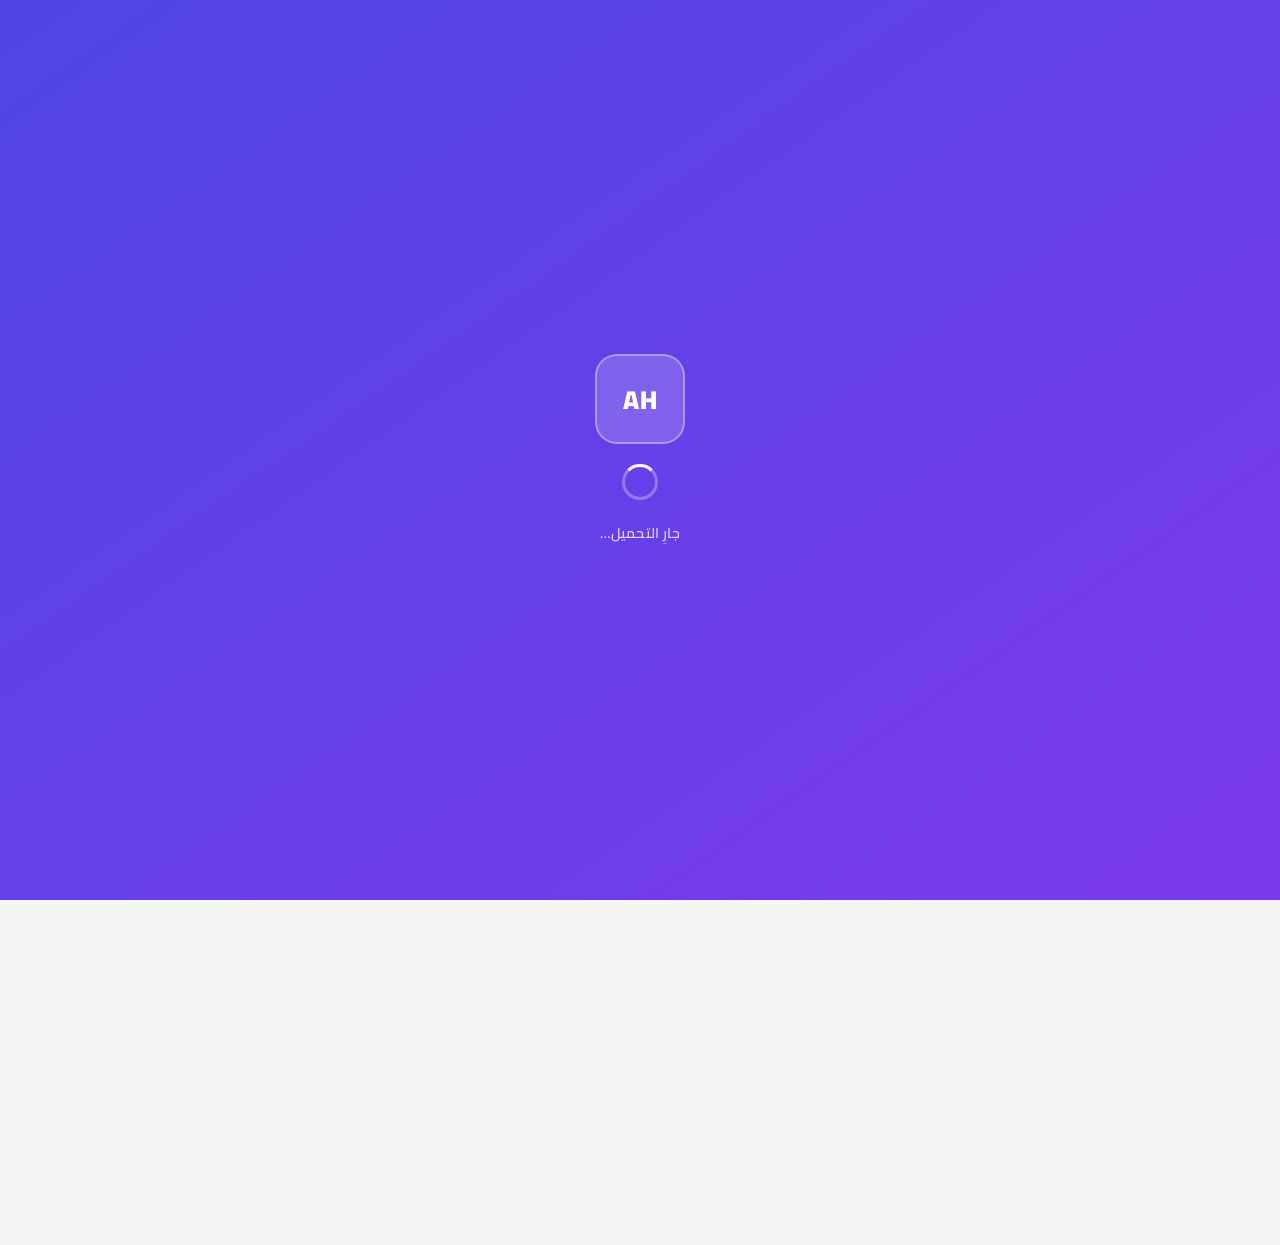
==== commit 700f0f97: "Update dashboard.html" ====
--- a/dashboard.html
+++ b/dashboard.html
@@ -226,19 +226,19 @@
     html{
       -webkit-text-size-adjust:100%;
       text-size-adjust:100%;
-      overscroll-behavior-y:auto;
+      overscroll-behavior-y:none;
       scroll-behavior:auto;
     }
     body{
       -webkit-overflow-scrolling:touch;
-      overscroll-behavior-y:auto;
-      touch-action:auto;
+      overscroll-behavior-y:none;
+      touch-action:pan-y;
     }
     button,a,label,input,textarea,select{
       -webkit-tap-highlight-color:transparent;
     }
     .dash-page,.ops-section,.action-grid{
-      touch-action:auto;
+      touch-action:pan-y;
     }
     .action-card,.section-link,.primary-btn,.ghost-btn,.danger-btn,.type-choice,
     .radio-card,.add-line,.remove-line,.modal-x,.smart-select-btn,.smart-option,
@@ -287,6 +287,13 @@
         overscroll-behavior:contain;
       }
       .modal-body{touch-action:pan-y}
+      #smart-select-popover{
+        position:fixed!important;
+        max-height:min(52vh,380px);
+        border-radius:14px!important;
+        overflow:hidden;
+        transform:none!important;
+      }
       .smart-search-box{padding:9px;position:sticky;top:0;z-index:2;background:var(--surface,#fff)}
       .smart-options{
         max-height:min(36vh,280px)!important;
@@ -340,146 +347,179 @@
       .smart-select-menu .smart-search-input{height:43px;font-size:14px}
       .smart-select-menu .smart-option{min-height:44px;font-size:13.5px}
     }
-/* Touch stability: scrollable lists keep their own vertical pan; page content uses native scrolling. */
-@media screen and (hover:none) and (pointer:coarse){
- .dash-page,.ops-section,.action-grid,.dash-modal,.dash-modal-box,.modal-body{touch-action:auto}
- .smart-options{touch-action:pan-y;overscroll-behavior-y:auto}
- .smart-select-menu{overflow:clip}
- .dash-modal{backdrop-filter:none;-webkit-backdrop-filter:none}
-}
-
-
-    /* ══════════════════════════════════════
-       ثبات تمرير واجهات الداشبورد داخل WebView
-       يسمح بالسحب للأعلى والأسفل حتى إذا بدأ الإصبع فوق زر أو حقل داخل النافذة
-    ══════════════════════════════════════ */
-    @media screen and (hover:none) and (pointer:coarse){
-      .dash-modal.open{
-        overflow-y:auto!important;
-        -webkit-overflow-scrolling:touch!important;
-        overscroll-behavior-y:auto!important;
-        touch-action:pan-y!important;
-      }
-      .dash-modal-box,.dash-modal-box.wide{
-        -webkit-overflow-scrolling:touch!important;
-        overscroll-behavior-y:auto!important;
-        touch-action:pan-y!important;
-        will-change:auto!important;
-      }
-      .dash-modal-box button,.dash-modal-box a,.dash-modal-box label,
-      .dash-modal-box input,.dash-modal-box textarea,.dash-modal-box select,
-      .dash-modal-box .field,.dash-modal-box .line-row,.dash-modal-box .type-choice,
-      .dash-modal-box .radio-card,.dash-modal-box .cash-check,.dash-modal-box .smart-select-btn,
-      .dash-modal-box .smart-option,.dash-modal-box .modal-body,.dash-modal-box .items-block,
-      .dash-modal-box .items-lines-block{
-        touch-action:pan-y!important;
-      }
-      .dash-modal-box input[type="text"],.dash-modal-box input[type="number"],
-      .dash-modal-box input[type="date"],.dash-modal-box textarea,
-      .dash-modal-box .smart-search-input{
-        touch-action:manipulation!important;
-      }
-      .modal-actions{
-        touch-action:pan-y!important;
-        transform:translateZ(0);
-      }
-      .smart-select-menu .smart-options{
-        overscroll-behavior-y:auto!important;
-        touch-action:pan-y!important;
-      }
-    }
-
-    /* ══════════════════════════════════════
-       معاينة وطباعة فاتورة البيع من الداشبورد
-       مطابقة لتصميم فاتورة البيع في صفحة المنتجات
-    ══════════════════════════════════════ */
-    .dash-invoice-modal .dash-modal-box{width:min(860px,100%)}
-    .dash-invoice-content{padding:18px;background:#f8faf8}
-    .dash-invoice-content .inv-doc{font-family:Cairo,"Segoe UI",sans-serif;direction:rtl;max-width:680px;margin:0 auto;color:#111;background:#fff;border:1px solid #ddd;padding:24px 26px;border-radius:4px;box-shadow:0 8px 24px rgba(0,0,0,.06)}
-    .inv-doc{font-family:Cairo,"Segoe UI",sans-serif;direction:rtl;max-width:680px;margin:0 auto;color:#111;background:#fff}
-    .inv-doc-head{display:flex;align-items:flex-start;justify-content:space-between;gap:20px;padding-bottom:14px;margin-bottom:14px;border-bottom:2px solid #222}
-    .inv-doc-logo-wrap{display:flex;flex-direction:column;gap:3px}
-    .inv-doc-brand{font-size:16px;font-weight:800;color:#111;margin-top:6px}
-    .inv-doc-brand-sub{font-size:11px;color:#777;margin-top:1px}
-    .inv-doc-nums{text-align:left;min-width:170px}
-    .inv-doc-num-row{display:flex;justify-content:space-between;gap:16px;font-size:12.5px;margin-bottom:5px}
-    .inv-doc-num-row span{color:#777;white-space:nowrap}.inv-doc-num-row strong{color:#111;font-weight:700;text-align:right}
-    .inv-doc-bill{margin-bottom:16px}
-    .inv-doc-bill-label{font-size:10.5px;font-weight:700;color:#777;letter-spacing:.8px;text-transform:uppercase;margin-bottom:4px}
-    .inv-doc-bill-name{font-size:14.5px;font-weight:800;color:#111;margin-bottom:2px}
-    .inv-doc-bill-detail{font-size:12px;color:#555;line-height:1.65}
-    .inv-doc-type-badge{display:inline-block;font-size:11px;font-weight:700;border-radius:4px;padding:3px 10px;margin-bottom:12px;border:1px solid}
-    .inv-doc-type-badge.t-load{background:#fdf4e3;color:#92400e;border-color:#fcd34d}
-    .inv-doc-pay-state{display:inline-block;border:1px dashed #999;padding:5px 10px;border-radius:4px;margin:0 0 14px;font-size:11.5px;font-weight:800;color:#111;background:#fff}
-    .inv-doc-table{width:100%;border-collapse:collapse;font-size:13px;margin-bottom:0}
-    .inv-doc-table th{text-align:right;padding:9px 12px;background:#f5f5f5;font-size:12px;font-weight:700;color:#444;border:1px solid #ddd}
-    .inv-doc-table td{padding:9px 12px;border:1px solid #e0e0e0;vertical-align:middle;color:#111}
-    .inv-doc-table tr:nth-child(even) td{background:#fafafa}
-    .inv-doc-total-wrap{border:1px solid #ddd;border-top:none;display:flex;justify-content:flex-end}
-    .inv-doc-total-table{border-collapse:collapse;min-width:260px}
-    .inv-doc-total-table td{padding:8px 12px;border-top:1px solid #e0e0e0;font-size:13px}
-    .inv-doc-total-table tr:last-child td{background:#f5f5f5;font-weight:800;font-size:14px;color:#111;border-top:2px solid #222}
-    .inv-doc-total-table .tot-lbl{color:#555}.inv-doc-total-table .tot-val{text-align:left;font-family:monospace}
-    .inv-doc-dashboard-balance{margin-top:14px;border-top:1px solid var(--border,#ddd);padding-top:12px;direction:rtl;font-size:13px;line-height:2;color:#111}
-    .inv-doc-dashboard-balance .bal-title{font-weight:700}.inv-doc-dashboard-balance strong{font-family:monospace}
-    .inv-doc-note{margin-top:14px;padding:10px 14px;background:#f9f9f9;border-right:3px solid #bbb;font-size:12px;color:#555;border-radius:0 4px 4px 0}
-    .inv-doc-footer{margin-top:26px;padding-top:12px;border-top:1px dashed #ccc;display:flex;align-items:flex-end;justify-content:space-between;font-size:11px;color:#aaa}
-    .inv-doc-sig-line{width:110px;border-top:1px solid #666;margin-bottom:4px}.inv-doc-sig{text-align:center;font-size:11px;color:#777}
-    #dashboard-print-root{display:none}
-    @media(max-width:620px){
-      .dash-invoice-content{padding:12px;background:#fff}
-      .dash-invoice-content .inv-doc{padding:18px 14px;box-shadow:none;border-radius:8px}
-      .inv-doc-head{gap:10px}.inv-doc-nums{min-width:150px}.inv-doc-table{font-size:12px}.inv-doc-table th,.inv-doc-table td{padding:8px 7px}.inv-doc-total-table{min-width:210px}.inv-doc-footer{gap:12px}
-    }
-    @media print{
-      @page{size:A4 portrait;margin:0}
-      html,body{background:#fff!important;background-image:none!important;margin:0!important;padding:0!important;width:210mm!important;min-height:297mm!important;overflow:visible!important}
-      body.dashboard-print-invoice > :not(#dashboard-print-root){display:none!important}
-      body.dashboard-print-invoice #dashboard-print-root,
-      body.dashboard-print-invoice #dashboard-print-root *{visibility:visible!important}
-      body.dashboard-print-invoice #dashboard-print-root{display:block!important;position:fixed!important;inset:0!important;width:210mm!important;min-height:297mm!important;background:#fff!important;padding:14mm 16mm!important;box-sizing:border-box!important;overflow:visible!important;z-index:999999!important;color:#111!important}
-      body.dashboard-print-invoice #dashboard-print-root .inv-doc{display:block!important;width:100%!important;max-width:100%!important;margin:0 auto!important;padding:0!important;border:0!important;border-radius:0!important;box-shadow:none!important;background:#fff!important;color:#111!important}
-      body.dashboard-print-invoice #dashboard-print-root .inv-doc-table th,
-      body.dashboard-print-invoice #dashboard-print-root .inv-doc-table td,
-      body.dashboard-print-invoice #dashboard-print-root .inv-doc-total-wrap,
-      body.dashboard-print-invoice #dashboard-print-root .inv-doc-total-table td{border-color:#999!important}
-      body.dashboard-print-invoice #dashboard-print-root .inv-doc-type-badge,
-      body.dashboard-print-invoice #dashboard-print-root .inv-doc-pay-state{background:#fff!important;color:#111!important;border-color:#777!important}
-      body.dashboard-print-invoice #dashboard-print-root *{-webkit-print-color-adjust:exact!important;print-color-adjust:exact!important}
-    }
-
-
-
-    /* إصلاح منع تحديث الصفحة أثناء السحب داخل نوافذ الداشبورد/عمليات البيع */
-    @media screen and (hover:none) and (pointer:coarse){
-      html,body{
-        overscroll-behavior-y:none!important;
-      }
-      .dash-modal.open{
-        overflow:hidden!important;
-        overscroll-behavior:contain!important;
-        touch-action:none!important;
-      }
-      .dash-modal-box,.dash-modal-box.wide{
-        overflow-y:auto!important;
-        overflow-x:hidden!important;
-        -webkit-overflow-scrolling:touch!important;
-        overscroll-behavior:contain!important;
-        touch-action:pan-y!important;
-      }
-      .modal-body,.dash-modal-box form,.dash-modal-box .field,
-      .dash-modal-box .line-row,.dash-modal-box .items-block,
-      .dash-modal-box .items-lines-block{
-        touch-action:pan-y!important;
-      }
-      .smart-select-menu .smart-options{
-        overscroll-behavior:contain!important;
-        touch-action:pan-y!important;
-      }
-    }
-
-  </style>
-  <script defer src="/assets/ui-stability.js?v=20260907.2"></script>
+
+/* ═══════════════════════════════════════════════════════
+   معاينة وطباعة الداشبورد — نفس روح فواتير صفحة التجار
+   لا يغيّر الحفظ أو الحسابات، فقط معاينة بعد العملية
+═══════════════════════════════════════════════════════ */
+.dash-doc-modal{position:fixed;inset:0;z-index:2600;background:rgba(15,23,42,.55);display:none;align-items:center;justify-content:center;padding:18px;direction:rtl}
+.dash-doc-modal.open{display:flex}
+.dashboard-doc-shell{width:min(940px,100%);max-height:min(94dvh,980px);background:#fff;border-radius:18px;box-shadow:0 24px 70px rgba(0,0,0,.28);border:1px solid var(--border);display:flex;flex-direction:column;overflow:hidden}
+.dashboard-doc-head{min-height:60px;padding:14px 18px;border-bottom:1px solid var(--border);display:flex;align-items:center;justify-content:space-between;gap:12px;background:#fff}
+.dashboard-doc-head h3{margin:0;font-size:17px;font-weight:900;color:#111}
+.dashboard-doc-close{width:38px;height:38px;border:0;border-radius:10px;background:var(--bg);color:var(--muted);font-size:25px;line-height:1;display:grid;place-items:center;cursor:pointer}
+.dashboard-doc-close:hover{background:var(--danger-soft);color:var(--danger)}
+.dashboard-doc-stage{flex:1;overflow:auto;background:#f5f5f5;padding:20px;display:flex;justify-content:center;-webkit-overflow-scrolling:touch}
+.dashboard-doc-actions{display:grid;grid-template-columns:1fr 1fr;gap:12px;padding:14px 18px;border-top:1px solid var(--border);background:#fff}
+.dashboard-doc-actions button{min-height:48px;border-radius:12px;border:1.5px solid var(--border);background:#fff;font:800 14px Cairo,sans-serif;cursor:pointer}
+.dashboard-doc-actions .print{background:var(--primary);border-color:var(--primary);color:#fff;box-shadow:0 8px 18px rgba(47,111,79,.22)}
+.dashboard-doc-box{width:100%;display:flex;justify-content:center}
+
+/* نسخة فاتورة البيع — مطابقة تقريباً لصفحة التجار */
+.dashboard-doc-box.merchant-invoice-box .inv-doc{
+  width:min(760px,100%);border:1px solid #d7d7d7;padding:26px 28px;border-radius:8px;
+  box-shadow:0 3px 14px rgba(0,0,0,.035);background:#fff;color:#111;direction:rtl;font-family:Cairo,sans-serif
+}
+.dashboard-doc-box.merchant-invoice-box .inv-doc-head{display:flex;align-items:flex-start;justify-content:space-between;gap:20px;padding-bottom:16px;margin-bottom:16px;border-bottom:2px solid #111}
+.dashboard-doc-box.merchant-invoice-box .inv-doc-brand{font-size:19px;font-weight:900;letter-spacing:.1px;margin-top:0;color:#111}
+.dashboard-doc-box.merchant-invoice-box .inv-doc-brand-sub{font-size:10.5px;color:#666;margin-top:2px}
+.dashboard-doc-box.merchant-invoice-box .inv-doc-nums{min-width:220px;border:1px solid #d9d9d9;border-radius:6px;padding:8px 10px;text-align:left}
+.dashboard-doc-box.merchant-invoice-box .inv-doc-num-row{display:flex;justify-content:space-between;gap:16px;font-size:11.5px;margin-bottom:5px;padding-bottom:5px;border-bottom:1px dotted #ddd}
+.dashboard-doc-box.merchant-invoice-box .inv-doc-num-row:last-child{margin-bottom:0;padding-bottom:0;border-bottom:0}
+.dashboard-doc-box.merchant-invoice-box .inv-doc-num-row span{color:#777}
+.dashboard-doc-box.merchant-invoice-box .inv-doc-num-row strong{color:#111;font-weight:800}
+.dashboard-doc-box.merchant-invoice-box .inv-doc-type-line{display:flex;align-items:center;justify-content:space-between;gap:12px;margin-bottom:14px}
+.dashboard-doc-box.merchant-invoice-box .inv-doc-type-badge{display:inline-flex;align-items:center;justify-content:center;background:#fff;color:#111;border:1px solid #111;border-radius:3px;margin:0;padding:4px 11px;font-size:11px;font-weight:900}
+.dashboard-doc-box.merchant-invoice-box .inv-payment-state{display:inline-flex;align-items:center;gap:6px;padding:4px 10px;border:1px solid #111;border-radius:3px;font-size:10px;font-weight:900;color:#111;background:#fff;white-space:nowrap}
+.dashboard-doc-box.merchant-invoice-box .inv-payment-state.unpaid{border-style:dashed}
+.dashboard-doc-box.merchant-invoice-box .inv-doc-party-grid{display:grid;grid-template-columns:1.4fr 1fr;gap:10px;margin-bottom:16px}
+.dashboard-doc-box.merchant-invoice-box .inv-doc-party-card{border:1px solid #d8d8d8;padding:10px 12px;border-radius:5px;min-height:64px}
+.dashboard-doc-box.merchant-invoice-box .inv-doc-party-label{font-size:9.5px;color:#777;font-weight:800;margin-bottom:4px}
+.dashboard-doc-box.merchant-invoice-box .inv-doc-party-value{font-size:13.5px;color:#111;font-weight:800;line-height:1.6}
+.dashboard-doc-box.merchant-invoice-box .inv-doc-party-sub{font-size:10.5px;color:#666;margin-top:2px}
+.dashboard-doc-box.merchant-invoice-box .inv-doc-table{width:100%;font-size:11.5px;table-layout:fixed;border-collapse:collapse}
+.dashboard-doc-box.merchant-invoice-box .inv-doc-table th{background:#f5f5f5;color:#111;border:1px solid #bbb;padding:8px 9px;font-size:10.5px;text-align:right}
+.dashboard-doc-box.merchant-invoice-box .inv-doc-table td{padding:8px 9px;border:1px solid #d0d0d0;color:#111}
+.dashboard-doc-box.merchant-invoice-box .inv-doc-total-wrap{border:1px solid #bbb;border-top:0;background:#fff;display:flex;justify-content:flex-end}
+.dashboard-doc-box.merchant-invoice-box .inv-doc-total-table{min-width:285px;border-collapse:collapse}
+.dashboard-doc-box.merchant-invoice-box .inv-doc-total-table td{padding:8px 11px;border-bottom:1px solid #ddd;font-size:11px;color:#111}
+.dashboard-doc-box.merchant-invoice-box .inv-doc-total-table tr:last-child td{background:#fff;border-top:2px solid #111;border-bottom:0}
+.dashboard-doc-box.merchant-invoice-box .tot-lbl{font-weight:700;color:#666}.dashboard-doc-box.merchant-invoice-box .tot-val{text-align:left;font-family:monospace,Cairo,sans-serif;font-weight:900}
+.dashboard-doc-box.merchant-invoice-box .inv-doc-balance{margin-top:16px;border:1px solid #bdbdbd;padding:0;border-radius:5px;overflow:hidden;line-height:normal;background:#fff}
+.dashboard-doc-box.merchant-invoice-box .inv-bal-title{font-size:11px;font-weight:900;padding:8px 10px;border-bottom:1px solid #bdbdbd;background:#fff;display:flex;align-items:center;justify-content:space-between;gap:12px}
+.dashboard-doc-box.merchant-invoice-box .inv-bal-merchant{font-size:10px;font-weight:700;color:#555}
+.dashboard-doc-box.merchant-invoice-box .inv-bal-flow{display:grid;grid-template-columns:1fr 1fr!important;align-items:stretch}
+.dashboard-doc-box.merchant-invoice-box .inv-bal-step{padding:14px 12px!important;text-align:center;display:flex;flex-direction:column;justify-content:center;min-height:74px}
+.dashboard-doc-box.merchant-invoice-box .inv-bal-step+.inv-bal-step{border-right:1px solid #bbb}
+.dashboard-doc-box.merchant-invoice-box .inv-bal-lbl{font-size:10px!important;color:#555!important;margin-bottom:7px!important;font-weight:700}
+.dashboard-doc-box.merchant-invoice-box .inv-bal-val{font-size:15px!important;font-weight:900;color:#111;font-family:monospace,Cairo,sans-serif;direction:ltr;unicode-bidi:embed}
+.dashboard-doc-box.merchant-invoice-box .inv-bal-result{border-top:1px solid #bdbdbd;padding:8px 11px!important;display:flex;align-items:center;justify-content:space-between;gap:12px;font-size:10px}
+.dashboard-doc-box.merchant-invoice-box .inv-bal-result span{color:#666;font-weight:700}
+.dashboard-doc-box.merchant-invoice-box .inv-bal-result strong{color:#111;font-size:11px;font-weight:900}
+.dashboard-doc-box.merchant-invoice-box .inv-doc-note{margin-top:14px;background:#fff;border:1px dashed #bbb;border-right:3px solid #222;color:#333;border-radius:0;padding:9px 12px;font-size:11px}
+.dashboard-doc-box.merchant-invoice-box .inv-doc-footer{display:flex;align-items:flex-end;justify-content:space-between;gap:14px;color:#777;border-top:1px dashed #aaa;margin-top:22px;padding-top:12px;font-size:10px}
+.dashboard-doc-box.merchant-invoice-box .inv-doc-sig{text-align:center;min-width:115px}.dashboard-doc-box.merchant-invoice-box .inv-doc-sig-line{border-top:1px solid #777;margin-bottom:4px}
+
+/* مستند الحركة المالية — نفس ترويسة صفحة التجار للحركة المالية */
+.dashboard-doc-box .simple-fin-doc{width:min(760px,100%);direction:rtl;background:#fff;color:#111;font-family:Cairo,sans-serif;border:1px solid #d2d2d2;border-radius:8px;padding:22px 24px;box-shadow:0 3px 14px rgba(0,0,0,.035)}
+.dashboard-doc-box .simple-fin-doc .inv-doc-head{display:flex;align-items:flex-start;justify-content:space-between;gap:20px;padding-bottom:16px;margin-bottom:16px;border-bottom:2px solid #111}
+.dashboard-doc-box .simple-fin-doc .inv-doc-brand{font-size:19px;font-weight:900;color:#111;letter-spacing:.1px}
+.dashboard-doc-box .simple-fin-doc .inv-doc-brand-sub{font-size:10.5px;color:#666;margin-top:2px}
+.dashboard-doc-box .simple-fin-doc .inv-doc-nums{text-align:left;min-width:220px;border:1px solid #d9d9d9;border-radius:6px;padding:8px 10px}
+.dashboard-doc-box .simple-fin-doc .inv-doc-num-row{display:flex;justify-content:space-between;gap:16px;font-size:11.5px;margin-bottom:5px;padding-bottom:5px;border-bottom:1px dotted #ddd}
+.dashboard-doc-box .simple-fin-doc .inv-doc-num-row:last-child{margin-bottom:0;padding-bottom:0;border-bottom:0}
+.dashboard-doc-box .simple-fin-doc .inv-doc-num-row span{color:#777}.dashboard-doc-box .simple-fin-doc .inv-doc-num-row strong{color:#111;font-weight:800}
+.dashboard-doc-box .simple-fin-doc .inv-doc-type-line{display:flex;align-items:center;justify-content:space-between;gap:12px;margin-bottom:14px}
+.dashboard-doc-box .simple-fin-doc .inv-doc-type-badge{display:inline-block;font-size:11px;font-weight:900;background:#fff;color:#111;border:1px solid #111;border-radius:3px;margin:0;padding:4px 11px}
+.dashboard-doc-box .simple-fin-party{margin-top:18px;border-bottom:1px solid #bbb;padding-bottom:12px}
+.dashboard-doc-box .simple-fin-label{font-size:9px;color:#777;font-weight:800;margin-bottom:3px}
+.dashboard-doc-box .simple-fin-name{font-size:18px;font-weight:900;color:#111}
+.dashboard-doc-box .simple-fin-movement{margin-top:14px;border:1px solid #bbb;padding:12px 14px}
+.dashboard-doc-box .simple-fin-kind{font-size:11px;font-weight:900;margin-bottom:5px}
+.dashboard-doc-box .simple-fin-desc{font-size:12px;line-height:1.8;font-weight:700}
+.dashboard-doc-box .simple-fin-balances{display:grid;grid-template-columns:1fr 1fr;border:1px solid #111;margin-top:14px}
+.dashboard-doc-box .simple-fin-balance{padding:14px 12px;text-align:center;min-height:76px;display:flex;flex-direction:column;justify-content:center}
+.dashboard-doc-box .simple-fin-balance+.simple-fin-balance{border-right:1px solid #111}
+.dashboard-doc-box .simple-fin-balance-label{font-size:9.5px;color:#555;font-weight:800;margin-bottom:7px}
+.dashboard-doc-box .simple-fin-balance-value{display:flex;align-items:baseline;justify-content:center;gap:5px;direction:rtl;white-space:nowrap;font-weight:900;color:#111}
+.dashboard-doc-box .simple-fin-balance-number{font:900 17px monospace,Cairo,sans-serif;direction:ltr;unicode-bidi:isolate;letter-spacing:.1px}
+.dashboard-doc-box .simple-fin-balance-currency{font-size:10.5px;font-weight:800;color:#555;direction:rtl;unicode-bidi:isolate}
+.dashboard-doc-box .simple-fin-foot{display:flex;justify-content:space-between;gap:12px;margin-top:18px;padding-top:7px;border-top:1px solid #aaa;font-size:8.5px;color:#777}
+
+@media(max-width:620px){
+  .dash-doc-modal{padding:0;align-items:flex-end}
+  .dashboard-doc-shell{width:100%;height:94dvh;border-radius:22px 22px 0 0;border-bottom:0}
+  .dashboard-doc-stage{padding:12px}
+  .dashboard-doc-actions{grid-template-columns:1fr 1fr;padding:12px}
+  .dashboard-doc-box.merchant-invoice-box .inv-doc{padding:15px 12px;border:0;box-shadow:none}
+  .dashboard-doc-box.merchant-invoice-box .inv-doc-head{display:block}
+  .dashboard-doc-box.merchant-invoice-box .inv-doc-nums{margin-top:10px;min-width:0;text-align:right}
+  .dashboard-doc-box.merchant-invoice-box .inv-doc-party-grid{grid-template-columns:1fr}
+  .dashboard-doc-box.merchant-invoice-box .inv-doc-table{font-size:9.5px}
+  .dashboard-doc-box.merchant-invoice-box .inv-doc-table th,.dashboard-doc-box.merchant-invoice-box .inv-doc-table td{padding:6px 4px}
+  .dashboard-doc-box.merchant-invoice-box .inv-doc-total-table{min-width:220px}
+  .dashboard-doc-box.merchant-invoice-box .inv-bal-title{display:block}.dashboard-doc-box.merchant-invoice-box .inv-bal-merchant{display:block;margin-top:3px}
+  .dashboard-doc-box.merchant-invoice-box .inv-bal-step{padding:11px 6px!important;min-height:68px}
+  .dashboard-doc-box.merchant-invoice-box .inv-bal-val{font-size:11px!important}
+  .dashboard-doc-box.merchant-invoice-box .inv-bal-result{display:block;text-align:right}.dashboard-doc-box.merchant-invoice-box .inv-bal-result strong{display:block;margin-top:4px}
+  .dashboard-doc-box .simple-fin-doc{padding:15px 12px;border:0;box-shadow:none}
+  .dashboard-doc-box .simple-fin-doc .inv-doc-head{display:block}.dashboard-doc-box .simple-fin-doc .inv-doc-nums{margin-top:10px;min-width:0;text-align:right}
+  .dashboard-doc-box .simple-fin-balances{grid-template-columns:1fr 1fr}.dashboard-doc-box .simple-fin-balance{padding:12px 7px}.dashboard-doc-box .simple-fin-balance-number{font-size:14px}
+}
+
+@media print{
+  @page{size:210mm 297mm;margin:0}
+  html,body{width:210mm!important;min-width:210mm!important;max-width:210mm!important;margin:0!important;padding:0!important;background:#fff!important;overflow:visible!important;-webkit-text-size-adjust:100%!important;text-size-adjust:100%!important}
+  body.dash-doc-print{zoom:1!important;transform:none!important}
+  body.dash-doc-print > *{visibility:hidden!important}
+  body.dash-doc-print #dashboard-doc-modal,
+  body.dash-doc-print #dashboard-doc-modal *{visibility:visible!important}
+  body.dash-doc-print #dashboard-doc-modal{
+    display:block!important;position:absolute!important;inset:0 auto auto 0!important;
+    width:210mm!important;min-width:210mm!important;max-width:210mm!important;min-height:297mm!important;
+    margin:0!important;padding:12mm 13mm!important;box-sizing:border-box!important;background:#fff!important;
+    overflow:visible!important;transform:none!important
+  }
+  body.dash-doc-print .dashboard-doc-shell,
+  body.dash-doc-print .dashboard-doc-stage,
+  body.dash-doc-print .dashboard-doc-box{
+    display:block!important;width:184mm!important;min-width:184mm!important;max-width:184mm!important;
+    min-height:auto!important;margin:0!important;padding:0!important;border:0!important;border-radius:0!important;
+    box-shadow:none!important;overflow:visible!important;background:#fff!important;transform:none!important
+  }
+  body.dash-doc-print .dashboard-doc-head,
+  body.dash-doc-print .dashboard-doc-actions{display:none!important}
+  body.dash-doc-print .dashboard-doc-box.merchant-invoice-box .inv-doc,
+  body.dash-doc-print .dashboard-doc-box .simple-fin-doc{
+    display:block!important;width:184mm!important;min-width:184mm!important;max-width:184mm!important;
+    margin:0!important;padding:0!important;border:0!important;border-radius:0!important;box-shadow:none!important;
+    background:#fff!important;color:#111!important;transform:none!important;font-size:initial!important
+  }
+  body.dash-doc-print .dashboard-doc-box .inv-doc *,
+  body.dash-doc-print .dashboard-doc-box .simple-fin-doc *{color:#111!important;box-shadow:none!important;text-shadow:none!important}
+  body.dash-doc-print .dashboard-doc-box .inv-doc-head,
+  body.dash-doc-print .dashboard-doc-box .simple-fin-doc .inv-doc-head{
+    display:flex!important;align-items:flex-start!important;justify-content:space-between!important;gap:20px!important;
+    padding-bottom:16px!important;margin-bottom:16px!important;border-bottom:2px solid #111!important
+  }
+  body.dash-doc-print .dashboard-doc-box .inv-doc-nums,
+  body.dash-doc-print .dashboard-doc-box .simple-fin-doc .inv-doc-nums{
+    display:block!important;width:auto!important;min-width:220px!important;max-width:none!important;
+    margin:0!important;padding:8px 10px!important;text-align:left!important;border:1px solid #d9d9d9!important;border-radius:6px!important
+  }
+  body.dash-doc-print .dashboard-doc-box .inv-doc-num-row,
+  body.dash-doc-print .dashboard-doc-box .simple-fin-doc .inv-doc-num-row{
+    display:flex!important;justify-content:space-between!important;gap:16px!important;font-size:11.5px!important;margin-bottom:5px!important;padding-bottom:5px!important
+  }
+  body.dash-doc-print .dashboard-doc-box.merchant-invoice-box .inv-doc-party-grid{display:grid!important;grid-template-columns:1.4fr 1fr!important;gap:10px!important}
+  body.dash-doc-print .dashboard-doc-box.merchant-invoice-box .inv-doc-table{width:100%!important;table-layout:fixed!important;font-size:11.5px!important;border-collapse:collapse!important}
+  body.dash-doc-print .dashboard-doc-box.merchant-invoice-box .inv-doc-table th{background:#f5f5f5!important;padding:8px 9px!important;font-size:10.5px!important}
+  body.dash-doc-print .dashboard-doc-box.merchant-invoice-box .inv-doc-table td{padding:8px 9px!important;font-size:11.5px!important}
+  body.dash-doc-print .dashboard-doc-box.merchant-invoice-box .inv-bal-title{display:flex!important;align-items:center!important;justify-content:space-between!important;gap:12px!important}
+  body.dash-doc-print .dashboard-doc-box.merchant-invoice-box .inv-bal-result{display:flex!important;align-items:center!important;justify-content:space-between!important;gap:12px!important}
+  body.dash-doc-print .dashboard-doc-box .simple-fin-doc .inv-doc-type-line{display:flex!important;align-items:center!important;justify-content:space-between!important;gap:12px!important;flex-wrap:nowrap!important}
+  body.dash-doc-print .dashboard-doc-box .simple-fin-balances{display:grid!important;grid-template-columns:1fr 1fr!important}
+  body.dash-doc-print .inv-doc-head,
+  body.dash-doc-print .inv-doc-party-grid,
+  body.dash-doc-print .inv-doc-total-wrap,
+  body.dash-doc-print .inv-doc-balance,
+  body.dash-doc-print .simple-fin-party,
+  body.dash-doc-print .simple-fin-movement,
+  body.dash-doc-print .simple-fin-balances{break-inside:avoid!important;page-break-inside:avoid!important}
+  body.dash-doc-print *{-webkit-print-color-adjust:exact!important;print-color-adjust:exact!important}
+}
+
+</style>
 </head>
 <body>
   <div id="page-loader">
@@ -553,6 +593,24 @@
         </div>
       </section>
     </main>
+  </div>
+
+
+  <!-- DASHBOARD DOCUMENT PREVIEW / PRINT -->
+  <div class="dash-doc-modal" id="dashboard-doc-modal" aria-hidden="true">
+    <div class="dashboard-doc-shell" role="dialog" aria-modal="true">
+      <div class="dashboard-doc-head">
+        <h3 id="dashboard-doc-title">معاينة المستند</h3>
+        <button type="button" class="dashboard-doc-close" id="dashboard-doc-close" aria-label="إغلاق">×</button>
+      </div>
+      <div class="dashboard-doc-stage">
+        <div class="dashboard-doc-box merchant-invoice-box" id="dashboard-doc-content"></div>
+      </div>
+      <div class="dashboard-doc-actions">
+        <button type="button" id="dashboard-doc-close2">إغلاق</button>
+        <button type="button" class="print" id="dashboard-doc-print">طباعة 🖨️</button>
+      </div>
+    </div>
   </div>
 
   <!-- SALE -->
@@ -689,20 +747,6 @@
 
 
 
-  <!-- SALE INVOICE PREVIEW FROM DASHBOARD -->
-  <div class="dash-modal dash-invoice-modal" id="dashboard-sale-invoice-modal">
-    <div class="dash-modal-box wide">
-      <div class="modal-head">
-        <div class="modal-title-wrap"><div class="m-ico"><span class="svg-icon" data-svg-icon="receipt-check"></span></div><div><h3 id="dashboard-sale-invoice-title">معاينة فاتورة البيع</h3><p>تم تنفيذ العملية من الداشبورد — يمكنك طباعتها فوراً</p></div></div>
-        <button class="modal-x" data-close><span class="svg-icon" data-svg-icon="close"></span></button>
-      </div>
-      <div class="dash-invoice-content" id="dashboard-sale-invoice-content"></div>
-      <div class="modal-actions" id="dashboard-sale-invoice-actions" style="padding:0 18px 18px;margin-top:0">
-        <button type="button" class="primary-btn" id="dashboard-sale-invoice-print">طباعة 🖨</button>
-        <button type="button" class="ghost-btn" data-close>إغلاق</button>
-      </div>
-    </div>
-  </div>
 
 <script>
 (function(){
@@ -839,16 +883,6 @@
 function today(){
   return new Date().toLocaleDateString("en-CA",{timeZone:"Africa/Cairo"});
 }
-function dashboardDateTime(value){
-  const d=value?.toDate?.()?value.toDate():(value instanceof Date?value:new Date(value||Date.now()));
-  return d.toLocaleString("ar-EG-u-nu-latn",{timeZone:"Africa/Cairo",year:"numeric",month:"long",day:"numeric",hour:"2-digit",minute:"2-digit"});
-}
-function invoiceBalanceLabel(value){
-  const n=Number(value)||0;
-  if(n<0)return `على التاجر تسديد ${money(Math.abs(n))}`;
-  if(n>0)return `مبلغ مستحق للتاجر ${money(n)}`;
-  return "الحساب مسدد";
-}
 function opId(){
   return `${Date.now()}-${Math.random().toString(36).slice(2,7)}`;
 }
@@ -917,8 +951,6 @@
       if(Math.abs(e.clientX-holdStartX)>10||Math.abs(e.clientY-holdStartY)>10) cancelHold();
     },{passive:true});
     ["pointerup","pointercancel","pointerleave"].forEach(type=>secretLogo.addEventListener(type,cancelHold,{passive:true}));
-    window.addEventListener("scroll",cancelHold,{passive:true});
-    window.addEventListener("pagehide",cancelHold);
     secretLogo.addEventListener("dragstart",e=>e.preventDefault());
     secretLogo.addEventListener("contextmenu",e=>e.preventDefault());
     secretLogo.addEventListener("click",e=>{
@@ -1067,8 +1099,8 @@
 function fillSelect(id,items,placeholder,labelFn){
   const el=document.getElementById(id); if(!el)return;
   const prev=el.value;
-  const next=`<option value="">${placeholder}</option>`+items.map(item=>`<option value="${esc(item.id)}">${esc(labelFn(item))}</option>`).join("");
-  if(el.innerHTML!==next){el.innerHTML=next;if(items.some(x=>x.id===prev))el.value=prev;}
+  el.innerHTML=`<option value="">${placeholder}</option>`+items.map(item=>`<option value="${esc(item.id)}">${esc(labelFn(item))}</option>`).join("");
+  if(items.some(x=>x.id===prev))el.value=prev;
 }
 function refreshAllSelects(){
   refreshWarehouseSelects();
@@ -1103,12 +1135,7 @@
 function paintSmartActive(select){
   const buttons=smartButtonsOf(select);
   buttons.forEach((b,i)=>b.classList.toggle("active",i===smartActiveIndex));
-  const active=buttons[smartActiveIndex],box=smartMenuOf(select)?.querySelector(".smart-options");
-  if(active&&box){
-    const a=active.getBoundingClientRect(),b=box.getBoundingClientRect();
-    if(a.top<b.top)box.scrollTop-=b.top-a.top;
-    else if(a.bottom>b.bottom)box.scrollTop+=a.bottom-b.bottom;
-  }
+  buttons[smartActiveIndex]?.scrollIntoView({block:"nearest"});
 }
 function syncSmartSelect(select){
   const btn=select?select._smartButton:null;if(!btn)return;
@@ -1237,11 +1264,7 @@
   enhanceAllSelects(document);
   if(!searchableObserver){
     searchableObserver=new MutationObserver(records=>{
-      for(const record of records)for(const node of record.addedNodes){
-        if(node.nodeType!==1)continue;
-        if(node.matches?.("select"))enhanceSelect(node);
-        else if(node.querySelector?.("select"))enhanceAllSelects(node);
-      }
+      for(const record of records)for(const node of record.addedNodes)if(node.nodeType===1)enhanceAllSelects(node);
     });
     searchableObserver.observe(document.body,{childList:true,subtree:true});
   }
@@ -1263,16 +1286,6 @@
 /* ══════════════════════════════════════
    modal shell
 ══════════════════════════════════════ */
-function lockDashboardScroll(){
-  document.body.style.overflow="hidden";
-  document.documentElement.style.overflow="hidden";
-}
-function unlockDashboardScrollIfReady(){
-  if(document.querySelector(".dash-modal.open"))return;
-  document.body.style.overflow="";
-  document.documentElement.style.overflow="";
-  window.UIStability?.scheduleRecovery?.();
-}
 function openModal(id){
   const modal=document.getElementById(id); if(!modal)return;
   if(id==="sale-modal"||id==="merchant-pay-modal") startBalanceData();
@@ -1284,15 +1297,16 @@
   if(id==="warehouse-modal") document.getElementById("warehouse-form").reset();
   if(id==="merchant-pay-modal") resetMerchantPay();
   modal.classList.add("open");
-  const box=modal.querySelector(".dash-modal-box");
-  if(box)box.scrollTop=0;
-  lockDashboardScroll();
-  setTimeout(()=>{try{box?.focus?.({preventScroll:true});}catch(_){}},0);
+  document.body.style.overflow="hidden";
+  document.documentElement.style.overflow="hidden";
 }
 function closeModal(modal){
   closeSmartSelect();
   (typeof modal==="string"?document.getElementById(modal):modal)?.classList.remove("open");
-  unlockDashboardScrollIfReady();
+  if(!document.querySelector(".dash-modal.open")){
+    document.body.style.overflow="";
+    document.documentElement.style.overflow="";
+  }
 }
 function bindModalShell(){
   document.querySelectorAll("[data-open]").forEach(b=>b.addEventListener("click",()=>openModal(b.dataset.open)));
@@ -1301,99 +1315,210 @@
   document.addEventListener("keydown",e=>{if(e.key==="Escape"){const m=document.querySelector(".dash-modal.open");if(m)closeModal(m);}});
 }
 
+
 /* ══════════════════════════════════════
-   DASHBOARD SALE INVOICE PREVIEW
+   DOCUMENT PREVIEW / PRINT FROM DASHBOARD
+   نفس شكل مستندات صفحة التجار، دون تغيير منطق الحفظ
 ══════════════════════════════════════ */
-function dashboardInvoiceBalanceValue(v){
-  return v < 0 ? `-${money(Math.abs(v))}` : money(v||0);
-}
-function showDashboardSaleInvoice(data){
-  const modal=document.getElementById("dashboard-sale-invoice-modal");
-  const content=document.getElementById("dashboard-sale-invoice-content");
+function dashboardDocDate(ts){
+  const d=ts?.toDate ? ts.toDate() : (ts instanceof Date ? ts : (ts?new Date(ts):new Date()));
+  return d.toLocaleString("ar-EG-u-nu-latn",{timeZone:"Africa/Cairo",year:"numeric",month:"long",day:"numeric",hour:"2-digit",minute:"2-digit"});
+}
+function dashboardDocDateOnly(s){
+  return s?new Date(String(s)+"T00:00:00").toLocaleDateString("ar-EG-u-nu-latn",{timeZone:"Africa/Cairo",year:"numeric",month:"long",day:"numeric"}):"—";
+}
+function dashboardMoneyAbs(n){
+  return new Intl.NumberFormat("ar-EG-u-nu-latn",{maximumFractionDigits:2}).format(Math.abs(Number(n)||0))+" ج.م";
+}
+function dashboardAccountText(value){
+  const v=Number(value)||0;
+  if(v<0) return `على التاجر تسديد ${money(Math.abs(v))}`;
+  if(v>0) return `مبلغ مستحق للتاجر ${money(v)}`;
+  return "الحساب مسدّد بالكامل";
+}
+function openDashboardDoc(title,html,kind="sale"){
+  const modal=document.getElementById("dashboard-doc-modal"),content=document.getElementById("dashboard-doc-content"),titleEl=document.getElementById("dashboard-doc-title");
   if(!modal||!content)return;
-  const now=data.createdAt?dashboardDateTime(data.createdAt):dashboardDateTime(new Date());
-  const printNow=dashboardDateTime(new Date());
-  const shortId=data.seqLabel||(data.opId?String(data.opId).slice(0,8).toUpperCase():"—");
-  const lineRows=(data.lines||[]).map(l=>`
+  if(titleEl)titleEl.textContent=title||"معاينة المستند";
+  content.className=kind==="sale"?"dashboard-doc-box merchant-invoice-box":"dashboard-doc-box";
+  content.innerHTML=html;
+  modal.classList.add("open");
+  modal.setAttribute("aria-hidden","false");
+}
+function closeDashboardDoc(){
+  const modal=document.getElementById("dashboard-doc-modal");
+  modal?.classList.remove("open");
+  modal?.setAttribute("aria-hidden","true");
+  document.body.classList.remove("dash-doc-print");
+}
+function printDashboardDoc(){
+  document.body.classList.add("dash-doc-print");
+  window.print();
+  setTimeout(()=>document.body.classList.remove("dash-doc-print"),1200);
+}
+function bindDashboardDocModal(){
+  document.getElementById("dashboard-doc-close")?.addEventListener("click",closeDashboardDoc);
+  document.getElementById("dashboard-doc-close2")?.addEventListener("click",closeDashboardDoc);
+  document.getElementById("dashboard-doc-print")?.addEventListener("click",printDashboardDoc);
+  document.getElementById("dashboard-doc-modal")?.addEventListener("click",e=>{if(e.target.id==="dashboard-doc-modal")closeDashboardDoc();});
+}
+function renderDashboardSalePreview(data){
+  const lineRows=(data.lines||[]).map(line=>`
     <tr>
-      <td>${esc(l.productName)}</td>
-      <td style="text-align:center">${num(l.qty)} ${esc(l.unit||"")}</td>
-      <td style="text-align:center">${money(l.price)}</td>
-      <td style="text-align:center;font-weight:700">${money(l.total)}</td>
+      <td>${esc(line.productName)}</td>
+      <td style="text-align:center">${num(line.qty)} ${esc(line.unit)}</td>
+      <td style="text-align:center">${money(line.price)}</td>
+      <td style="text-align:center;font-weight:800">${money(line.total)}</td>
     </tr>`).join("");
-  const rawBef=data.merchantBalanceBefore;
-  const rawAft=data.merchantBalanceAfter;
-  const balSection=rawBef!==undefined?`
-    <div class="inv-doc-dashboard-balance">
-      <div class="bal-title">المبلغ المستحق على التاجر — ${esc(data.merchantName||"")}</div>
-      <div>الحساب قبل الطلب: <strong>${dashboardInvoiceBalanceValue(rawBef)}</strong></div>
-      <div>الحساب بعد الطلب: <strong>${dashboardInvoiceBalanceValue(rawAft??0)}</strong></div>
-      <div style="font-weight:800;margin-top:2px">${esc(invoiceBalanceLabel(rawAft||0))}</div>
-    </div>`:"";
-  const payState=data.isPaid?"حالة الدفع لهذه الفاتورة: مدفوعة":"حالة الدفع لهذه الفاتورة: غير مدفوعة";
-  content.innerHTML=`
+  const before=Number(data.merchantBalanceBefore)||0;
+  const after=Number(data.merchantBalanceAfter)||0;
+  const salePaid=typeof data.paid==="boolean"?data.paid:Math.abs(after-before)<0.01;
+  const paymentStatusText=salePaid?"مدفوعة":"غير مدفوعة";
+  const paymentStatusClass=salePaid?"":"unpaid";
+  const printNow=dashboardDocDate(new Date());
+  const html=`
     <div class="inv-doc">
       <div class="inv-doc-head">
         <div class="inv-doc-logo-wrap">
           <div class="inv-doc-brand">Ahmed And Hamdy</div>
-          <div class="inv-doc-brand-sub">نظام المحاسبة الداخلي — من الداشبورد</div>
+          <div class="inv-doc-brand-sub">النظام المحاسبي الداخلي — فاتورة حركة بيع</div>
         </div>
         <div class="inv-doc-nums">
-          <div class="inv-doc-num-row"><span>رقم الفاتورة</span><strong>#${esc(shortId)}</strong></div>
-          <div class="inv-doc-num-row"><span>التاريخ</span><strong>${esc(now)}</strong></div>
-          <div class="inv-doc-num-row"><span>نفّذها</span><strong>${esc(data.performedBy||currentUser?.email||"—")}</strong></div>
+          <div class="inv-doc-num-row"><span>رقم الفاتورة</span><strong>${esc(data.seqLabel||"—")}</strong></div>
+          <div class="inv-doc-num-row"><span>تاريخ الحركة</span><strong>${esc(dashboardDocDate(data.createdAt||new Date()))}</strong></div>
         </div>
       </div>
-      <span class="inv-doc-type-badge t-load">فاتورة بيع</span>
-      <div><span class="inv-doc-pay-state">${esc(payState)}</span></div>
-      <div class="inv-doc-bill">
-        <div class="inv-doc-bill-label">إلى</div>
-        <div class="inv-doc-bill-name">${esc(data.merchantName||"")}</div>
-        <div class="inv-doc-bill-detail">من مخزن: ${esc(data.warehouseName||"")}</div>
+      <div class="inv-doc-type-line">
+        <span class="inv-doc-type-badge">فاتورة بيع</span>
+        <span class="inv-payment-state ${paymentStatusClass}">حالة الدفع لهذه الفاتورة: ${paymentStatusText}</span>
+      </div>
+      <div class="inv-doc-party-grid">
+        <div class="inv-doc-party-card">
+          <div class="inv-doc-party-label">الفاتورة إلى</div>
+          <div class="inv-doc-party-value">${esc(data.merchantName||"—")}</div>
+          <div class="inv-doc-party-sub">التاجر / العميل</div>
+        </div>
+        <div class="inv-doc-party-card">
+          <div class="inv-doc-party-label">المخزن المصدر</div>
+          <div class="inv-doc-party-value">${esc(data.warehouseName||"—")}</div>
+          <div class="inv-doc-party-sub">المخزن الذي خرجت منه البضاعة</div>
+        </div>
       </div>
       <table class="inv-doc-table">
-        <thead><tr><th>الصنف</th><th style="text-align:center">الكمية</th><th style="text-align:center">سعر الوحدة</th><th style="text-align:center">الإجمالي</th></tr></thead>
-        <tbody>${lineRows}</tbody>
+        <thead><tr>
+          <th style="width:42%">الصنف</th><th style="text-align:center;width:18%">الكمية</th>
+          <th style="text-align:center;width:20%">سعر الوحدة</th><th style="text-align:center;width:20%">الإجمالي</th>
+        </tr></thead>
+        <tbody>${lineRows||`<tr><td colspan="4" style="text-align:center">لا توجد أصناف</td></tr>`}</tbody>
       </table>
       <div class="inv-doc-total-wrap"><table class="inv-doc-total-table">
         <tr><td class="tot-lbl">المجموع الفرعي</td><td class="tot-val">${money(data.totalAmount)}</td></tr>
         <tr><td class="tot-lbl"><strong>الإجمالي</strong></td><td class="tot-val"><strong>${money(data.totalAmount)}</strong></td></tr>
       </table></div>
-      ${balSection}
-      ${data.note?`<div class="inv-doc-note">ملاحظة: ${esc(data.note)}</div>`:""}
+      <div class="inv-doc-balance">
+        <div class="inv-bal-title">
+          <span>ملخص حساب التاجر</span>
+          <span class="inv-bal-merchant">${esc(data.merchantName||"")}</span>
+        </div>
+        <div class="inv-bal-flow">
+          <div class="inv-bal-step">
+            <div class="inv-bal-lbl">حساب التاجر السابق</div>
+            <div class="inv-bal-val">${dashboardMoneyAbs(before)}</div>
+          </div>
+          <div class="inv-bal-step inv-bal-step-final">
+            <div class="inv-bal-lbl">حساب التاجر الإجمالي</div>
+            <div class="inv-bal-val">${dashboardMoneyAbs(after)}</div>
+          </div>
+        </div>
+        <div class="inv-bal-result"><span>وضع الحساب بعد العملية</span><strong>${dashboardAccountText(after)}</strong></div>
+      </div>
+      ${data.note?`<div class="inv-doc-note"><strong>ملاحظة:</strong> ${esc(data.note)}</div>`:""}
       <div class="inv-doc-footer">
-        <div>تمت معاينتها بتاريخ: ${esc(printNow)}</div>
+        <div>تمت معاينة المستند: ${esc(printNow)}</div>
         <div class="inv-doc-sig"><div class="inv-doc-sig-line"></div><div>التوقيع والختم</div></div>
       </div>
     </div>`;
-  const title=document.getElementById("dashboard-sale-invoice-title");
-  if(title)title.textContent="معاينة فاتورة البيع";
-  openModal("dashboard-sale-invoice-modal");
-}
-function printDashboardSaleInvoice(){
-  const source=document.querySelector("#dashboard-sale-invoice-content .inv-doc");
-  if(!source){toast("لا توجد فاتورة للطباعة",true);return;}
-  let root=document.getElementById("dashboard-print-root");
-  if(!root){
-    root=document.createElement("div");
-    root.id="dashboard-print-root";
-    document.body.appendChild(root);
-  }
-  root.innerHTML=source.outerHTML;
-  document.body.classList.add("dashboard-print-invoice");
-  let cleaned=false;
-  const cleanup=()=>{
-    if(cleaned)return;
-    cleaned=true;
-    document.body.classList.remove("dashboard-print-invoice");
-    if(root)root.innerHTML="";
-    if(!document.querySelector(".dash-modal.open")){
-      document.body.style.overflow="";
-      document.documentElement.style.overflow="";
-    }
-  };
-  window.addEventListener("afterprint",cleanup,{once:true});
-  setTimeout(()=>{try{window.print();}finally{setTimeout(cleanup,3500);}},90);
+  openDashboardDoc("معاينة فاتورة البيع",html,"sale");
+}
+function renderDashboardMerchantFinancePreview(t,beforeBal,afterBal){
+  const isPayment=t.dir==="in";
+  const movementTitle=isPayment?"دفعة من التاجر":"دين / إضافة على حساب التاجر";
+  const movementText=isPayment
+    ? `دفعة بقيمة ${money(t.amount)}${t.description?` — ${t.description}`:""}`
+    : `إضافة دين بقيمة ${money(t.amount)}${t.description?` — ${t.description}`:""}`;
+  const html=`
+    <div class="simple-fin-doc">
+      <div class="inv-doc-head simple-fin-invoice-head">
+        <div class="inv-doc-logo-wrap">
+          <div class="inv-doc-brand">Ahmed And Hamdy</div>
+          <div class="inv-doc-brand-sub">النظام المحاسبي الداخلي — حركة مالية</div>
+        </div>
+        <div class="inv-doc-nums">
+          <div class="inv-doc-num-row"><span>رقم الحركة</span><strong>${esc(t.finId||"—")}</strong></div>
+          <div class="inv-doc-num-row"><span>تاريخ ووقت التنفيذ</span><strong>${esc(dashboardDocDate(t.createdAt||new Date()))}</strong></div>
+        </div>
+      </div>
+      <div class="inv-doc-type-line simple-fin-type-line">
+        <span class="inv-doc-type-badge">حركة مالية</span>
+      </div>
+      <div class="simple-fin-party">
+        <div class="simple-fin-label">اسم التاجر</div>
+        <div class="simple-fin-name">${esc(t.merchantName||t.partyName||"—")}</div>
+      </div>
+      <div class="simple-fin-movement">
+        <div class="simple-fin-kind">${esc(movementTitle)}</div>
+        <div class="simple-fin-desc">${esc(movementText)}</div>
+      </div>
+      <div class="simple-fin-balances">
+        <div class="simple-fin-balance">
+          <div class="simple-fin-balance-label">الرصيد قبل الحركة</div>
+          <div class="simple-fin-balance-value"><span class="simple-fin-balance-number">${dashboardMoneyAbs(beforeBal)}</span><span class="simple-fin-balance-currency">ج.م</span></div>
+        </div>
+        <div class="simple-fin-balance">
+          <div class="simple-fin-balance-label">الرصيد بعد الحركة</div>
+          <div class="simple-fin-balance-value"><span class="simple-fin-balance-number">${dashboardMoneyAbs(afterBal)}</span><span class="simple-fin-balance-currency">ج.م</span></div>
+        </div>
+      </div>
+      <div class="simple-fin-foot"><span>${esc(movementTitle)}</span><span>${esc(t.finId||"")}</span></div>
+    </div>`;
+  openDashboardDoc("معاينة حركة مالية",html,"finance");
+}
+function renderDashboardFinancePreview(t){
+  const cfg=FIN_TYPES[t.type]||{label:t.type||"حركة مالية"};
+  const direction=t.dir==="in"?"إيداع في الصندوق":"سحب من الصندوق";
+  const party=t.employeeName||t.merchantName||t.partyName||"—";
+  const html=`
+    <div class="simple-fin-doc">
+      <div class="inv-doc-head simple-fin-invoice-head">
+        <div class="inv-doc-logo-wrap">
+          <div class="inv-doc-brand">Ahmed And Hamdy</div>
+          <div class="inv-doc-brand-sub">النظام المحاسبي الداخلي — حركة مالية</div>
+        </div>
+        <div class="inv-doc-nums">
+          <div class="inv-doc-num-row"><span>رقم الحركة</span><strong>${esc(t.finId||"—")}</strong></div>
+          <div class="inv-doc-num-row"><span>تاريخ ووقت التنفيذ</span><strong>${esc(dashboardDocDate(t.createdAt||new Date()))}</strong></div>
+        </div>
+      </div>
+      <div class="inv-doc-type-line simple-fin-type-line">
+        <span class="inv-doc-type-badge">حركة مالية</span>
+      </div>
+      <div class="simple-fin-party">
+        <div class="simple-fin-label">${t.type==="advance"?"اسم الموظف":"الجهة"}</div>
+        <div class="simple-fin-name">${esc(party)}</div>
+      </div>
+      <div class="simple-fin-movement">
+        <div class="simple-fin-kind">${esc(cfg.label)} — ${esc(direction)}</div>
+        <div class="simple-fin-desc">${esc(t.description||"بدون ملاحظات")}</div>
+      </div>
+      <div class="simple-fin-balances" style="grid-template-columns:1fr">
+        <div class="simple-fin-balance">
+          <div class="simple-fin-balance-label">المبلغ الإجمالي</div>
+          <div class="simple-fin-balance-value"><span class="simple-fin-balance-number">${money(t.amount)}</span></div>
+        </div>
+      </div>
+      <div class="simple-fin-foot"><span>${esc(cfg.label)}</span><span>${esc(t.finId||"")}</span></div>
+    </div>`;
+  openDashboardDoc("معاينة حركة مالية",html,"finance");
 }
 
 
@@ -1500,12 +1625,12 @@
     batch.set(doc(collection(db,"auditLog")),{action:"إضافة",entity:"عملية بيع",page:"المنتجات",details:`بيع: ${wh?.name??""} → ${merchant?.name??""} — ${lines.length} صنف — إجمالي: ${money(total)}`,userEmail:currentUser?.email??"—",createdAt:serverTimestamp()});
     await batch.commit();
     closeModal("sale-modal");
+    renderDashboardSalePreview({
+      type:"loading",opId:id,seqLabel:id.slice(0,8).toUpperCase(),
+      warehouseName:wh?.name??"",merchantName:merchant?.name??"",lines,totalAmount:total,note,
+      merchantBalanceBefore:before,merchantBalanceAfter:after,paid:isPaid,performedBy:currentUser?.email??"—",createdAt:new Date()
+    });
     toast("تمت عملية البيع بنجاح");
-    showDashboardSaleInvoice({
-      type:"loading",opId:id,warehouseName:wh?.name??"",merchantName:merchant?.name??"",
-      lines,totalAmount:total,note,isPaid,merchantBalanceBefore:before,merchantBalanceAfter:after,
-      performedBy:currentUser?.email??"—",createdAt:new Date()
-    });
   }catch(err){console.error(err);toast("حدث خطأ أثناء تنفيذ البيع",true);}finally{setBusy(btn,false,"تنفيذ عملية البيع");}
 }
 
@@ -1669,11 +1794,35 @@
   if(!dir){hint.className="dir-box custom";hint.textContent="حدد اتجاه العملية";}else if(dir==="in"){hint.className="dir-box in";hint.textContent="✅ هذه العملية ستُضاف إلى رصيد الصندوق";}else{hint.className="dir-box out";hint.textContent="⚠️ هذه العملية ستُخصم من رصيد الصندوق";}
 }
 async function submitFinance(e){
-  e.preventDefault();const cfg=FIN_TYPES[financeType];if(!cfg)return toast("اختر نوع العملية",true);const amount=Number(document.getElementById("fin-amount").value);if(!amount||amount<=0)return toast("أدخل مبلغاً صحيحاً",true);const dir=cfg.fixed?cfg.dir:document.querySelector('input[name="fin-dir"]:checked')?.value;if(!dir)return toast("حدد اتجاه العملية",true);
-  const empId=financeType==="advance"?document.getElementById("fin-employee").value:"";if(financeType==="advance"&&!empId)return toast("اختر الموظف أولاً",true);const emp=employees.find(x=>x.id===empId);const deductMonth=financeType==="advance"?document.getElementById("fin-deduct-month").value:"";if(financeType==="advance"&&!deductMonth)return toast("حدد شهر الخصم من الراتب",true);
-  const partyName=document.getElementById("fin-party").value.trim();let merchantId="",merchantName="";const matched=partyName?merchants.find(m=>(m.name||"").trim().toLowerCase()===partyName.toLowerCase()):null;if(matched){merchantId=matched.id;merchantName=matched.name;}
-  const date=document.getElementById("fin-date").value;if(!date)return toast("اختر التاريخ",true);const btn=document.getElementById("fin-submit");setBusy(btn,true,"حفظ العملية");
-  try{const finId=await nextFinId(),data={type:financeType,dir,amount,date,description:document.getElementById("fin-desc").value.trim(),partyName,merchantId,merchantName,employeeId:empId,employeeName:emp?.name??"",deductMonth:financeType==="advance"?deductMonth:"",sourcePage:"المالية",_active:true};await addDoc(collection(db,"finance_transactions"),{...data,finId,createdAt:serverTimestamp(),updatedAt:serverTimestamp()});await writeAudit("إضافة","حركة مالية",`${finId} — ${data.type} — ${data.amount} ج.م${data.employeeName?" — "+data.employeeName:""}${data.merchantName?" — "+data.merchantName:""}`);closeModal("finance-modal");toast("تمت الإضافة — المعرف: "+finId);}catch(err){console.error(err);toast("خطأ أثناء الحفظ",true);}finally{setBusy(btn,false,"حفظ العملية");}
+  e.preventDefault();
+  const cfg=FIN_TYPES[financeType];
+  if(!cfg)return toast("اختر نوع العملية",true);
+  const amount=Number(document.getElementById("fin-amount").value);
+  if(!amount||amount<=0)return toast("أدخل مبلغاً صحيحاً",true);
+  const dir=cfg.fixed?cfg.dir:document.querySelector('input[name="fin-dir"]:checked')?.value;
+  if(!dir)return toast("حدد اتجاه العملية",true);
+  const empId=financeType==="advance"?document.getElementById("fin-employee").value:"";
+  if(financeType==="advance"&&!empId)return toast("اختر الموظف أولاً",true);
+  const emp=employees.find(x=>x.id===empId);
+  const deductMonth=financeType==="advance"?document.getElementById("fin-deduct-month").value:"";
+  if(financeType==="advance"&&!deductMonth)return toast("حدد شهر الخصم من الراتب",true);
+  const partyName=document.getElementById("fin-party").value.trim();
+  let merchantId="",merchantName="";
+  const matched=partyName?merchants.find(m=>(m.name||"").trim().toLowerCase()===partyName.toLowerCase()):null;
+  if(matched){merchantId=matched.id;merchantName=matched.name;}
+  const date=document.getElementById("fin-date").value;
+  if(!date)return toast("اختر التاريخ",true);
+  const btn=document.getElementById("fin-submit");setBusy(btn,true,"حفظ العملية");
+  try{
+    const finId=await nextFinId();
+    const data={type:financeType,dir,amount,date,description:document.getElementById("fin-desc").value.trim(),partyName,merchantId,merchantName,employeeId:empId,employeeName:emp?.name??"",deductMonth:financeType==="advance"?deductMonth:"",sourcePage:"المالية",_active:true};
+    await addDoc(collection(db,"finance_transactions"),{...data,finId,createdAt:serverTimestamp(),updatedAt:serverTimestamp()});
+    await writeAudit("إضافة","حركة مالية",`${finId} — ${data.type} — ${data.amount} ج.م${data.employeeName?" — "+data.employeeName:""}${data.merchantName?" — "+data.merchantName:""}`);
+    closeModal("finance-modal");
+    renderDashboardFinancePreview({...data,finId,createdAt:new Date()});
+    toast("تمت الإضافة — المعرف: "+finId);
+  }catch(err){console.error(err);toast("خطأ أثناء الحفظ",true);}
+  finally{setBusy(btn,false,"حفظ العملية");}
 }
 
 /* ══════════════════════════════════════
@@ -1688,101 +1837,73 @@
   const hint=document.getElementById("mp-dir-hint");if(type==="in"){hint.className="dir-box in";hint.textContent="تسديد مستحقات: يقل دين التاجر، والنقد — إن وُجد — يدخل الصندوق.";}else{hint.className="dir-box out";hint.textContent="إضافة على الحساب: يزيد دين التاجر، والنقد — إن وُجد — يخرج من الصندوق.";}
 }
 async function submitMerchantPay(e){
-  e.preventDefault();const merchantId=document.getElementById("mp-merchant").value,merchant=merchants.find(m=>m.id===merchantId);if(!merchant)return toast("اختر التاجر أولاً",true);const payType=document.querySelector('input[name="mp-type"]:checked')?.value;if(!payType)return toast("اختر نوع الحركة",true);const amount=Number(document.getElementById("mp-amount").value);if(!amount||amount<=0)return toast("أدخل مبلغاً صحيحاً",true);const date=document.getElementById("mp-date").value;if(!date)return toast("اختر التاريخ",true);const isCash=document.getElementById("mp-cash").checked,desc=document.getElementById("mp-desc").value.trim(),autoDesc=desc||(payType==="in"?`دفعة من ${merchant.name}`:`إضافة لحساب ${merchant.name}`),btn=document.getElementById("mp-submit");setBusy(btn,true,"حفظ الدفعة");
+  e.preventDefault();
+  const merchantId=document.getElementById("mp-merchant").value,merchant=merchants.find(m=>m.id===merchantId);
+  if(!merchant)return toast("اختر التاجر أولاً",true);
+  const payType=document.querySelector('input[name="mp-type"]:checked')?.value;
+  if(!payType)return toast("اختر نوع الحركة",true);
+  const amount=Number(document.getElementById("mp-amount").value);
+  if(!amount||amount<=0)return toast("أدخل مبلغاً صحيحاً",true);
+  const date=document.getElementById("mp-date").value;
+  if(!date)return toast("اختر التاريخ",true);
+  const isCash=document.getElementById("mp-cash").checked,desc=document.getElementById("mp-desc").value.trim(),autoDesc=desc||(payType==="in"?`دفعة من ${merchant.name}`:`إضافة لحساب ${merchant.name}`),btn=document.getElementById("mp-submit");
+  setBusy(btn,true,"حفظ الدفعة");
   try{
     const finId=await nextFinId(),batch=writeBatch(db);
+    const before=merchantBalances[merchantId]??0;
+    const after=before+(payType==="in"?amount:-amount);
     batch.set(doc(collection(db,"finance_transactions")),{type:"merchant",dir:payType,amount,date,description:autoDesc,merchantId,merchantName:merchant.name,partyName:merchant.name,employeeId:"",employeeName:"",finId,_active:true,sourcePage:"المالية",createdAt:serverTimestamp(),updatedAt:serverTimestamp()});
     if(isCash)batch.set(doc(collection(db,"finance_transactions")),{type:payType==="in"?"deposit":"withdrawal",dir:payType==="in"?"in":"out",amount,date,description:`دفعة تاجر (${merchant.name}) — ${autoDesc}`,partyName:merchant.name,merchantId:"",merchantName:"",employeeId:"",employeeName:"",finId,_active:true,sourcePage:"المالية",createdAt:serverTimestamp(),updatedAt:serverTimestamp()});
-    await batch.commit();await writeAudit("إضافة","دفعة تاجر",`${merchant.name} — ${payType==="in"?"تسديد مستحقات":"زيادة دين"} — ${amount} ج.م${isCash?" (نقدي)":""}`);closeModal("merchant-pay-modal");toast("تم الحفظ — "+finId);
-  }catch(err){console.error(err);toast("خطأ أثناء الحفظ",true);}finally{setBusy(btn,false,"حفظ الدفعة");}
-}
-
-/* ثبات إضافي لتمرير نوافذ الداشبورد على الهاتف: لا يمنع النقر، فقط يساعد WebView على فهم السحب العمودي. */
-function installDashboardModalScrollFix(){
-  if(window.__dashboardModalScrollFix)return;
-  window.__dashboardModalScrollFix=true;
-
-  const isTouchDevice=()=>window.matchMedia?.("(pointer: coarse)").matches||("ontouchstart" in window);
-  const modalSelector=".dash-modal.open";
-  const scrollableSelector=".smart-options,.modal-body,.dash-modal-box";
-  let startY=0,startX=0,activeScroll=null;
-
-  function canScroll(el){
-    return !!el && (el.scrollHeight-el.clientHeight)>2;
-  }
-  function findScrollable(target){
-    const modal=target?.closest?.(modalSelector);
-    if(!modal)return null;
-    let node=target.closest?.(scrollableSelector);
-    while(node && node!==modal){
-      if(canScroll(node))return node;
-      node=node.parentElement?.closest?.(scrollableSelector);
-    }
-    const box=modal.querySelector(".dash-modal-box");
-    return canScroll(box)?box:modal;
-  }
-  function atTop(el){return (el?.scrollTop||0)<=0;}
-  function atBottom(el){return !!el && (el.scrollTop+el.clientHeight)>=(el.scrollHeight-1);}
-
-  document.addEventListener("touchstart",e=>{
-    if(!isTouchDevice()||e.touches.length!==1)return;
-    activeScroll=findScrollable(e.target);
-    if(!activeScroll)return;
-    startY=e.touches[0].clientY;
-    startX=e.touches[0].clientX;
-    /* أبقِ النافذة داخل نطاقها حتى لا يستلم WebView السحب كـ Pull-to-refresh. */
-    if(canScroll(activeScroll)){
-      if(activeScroll.scrollTop<=0)activeScroll.scrollTop=1;
-      else if(atBottom(activeScroll))activeScroll.scrollTop=activeScroll.scrollHeight-activeScroll.clientHeight-1;
-    }
+    await batch.commit();
+    await writeAudit("إضافة","دفعة تاجر",`${merchant.name} — ${payType==="in"?"تسديد مستحقات":"زيادة دين"} — ${amount} ج.م${isCash?" (نقدي)":""}`);
+    closeModal("merchant-pay-modal");
+    renderDashboardMerchantFinancePreview({type:"merchant",dir:payType,amount,date,description:autoDesc,merchantId,merchantName:merchant.name,partyName:merchant.name,finId,createdAt:new Date()},before,after);
+    toast("تم الحفظ — "+finId);
+  }catch(err){console.error(err);toast("خطأ أثناء الحفظ",true);}
+  finally{setBusy(btn,false,"حفظ الدفعة");}
+}
+
+/* ── منع الضغط العرضي أثناء سحب الصفحة على الهاتف ── */
+function installMobileTapGuard(){
+  if(!window.matchMedia?.("(pointer: coarse)").matches)return;
+  const selector=".action-card,.section-link,#bottom-nav a,.primary-btn,.ghost-btn,.danger-btn,.type-choice,.radio-card,.add-line,.remove-line";
+  let active=null,startX=0,startY=0,moved=false,suppressUntil=0;
+  document.addEventListener("pointerdown",e=>{
+    if(e.pointerType==="mouse")return;
+    active=e.target.closest(selector);
+    if(!active)return;
+    startX=e.clientX;startY=e.clientY;moved=false;
   },{capture:true,passive:true});
-
-  document.addEventListener("touchmove",e=>{
-    if(!activeScroll||e.touches.length!==1)return;
-    const dy=e.touches[0].clientY-startY;
-    const dx=e.touches[0].clientX-startX;
-    if(Math.abs(dx)>Math.abs(dy))return;
-
-    /* فقط عند الحافة نمنع السحب من الوصول للصفحة/تحديث WebView. داخل المحتوى السحب طبيعي. */
-    if((dy>0&&atTop(activeScroll))||(dy<0&&atBottom(activeScroll))){
+  document.addEventListener("pointermove",e=>{
+    if(!active||e.pointerType==="mouse")return;
+    if(Math.abs(e.clientX-startX)>11||Math.abs(e.clientY-startY)>11)moved=true;
+  },{capture:true,passive:true});
+  document.addEventListener("pointerup",()=>{
+    if(active&&moved)suppressUntil=performance.now()+450;
+    active=null;
+  },{capture:true,passive:true});
+  document.addEventListener("pointercancel",()=>{active=null;moved=false;},{capture:true,passive:true});
+  document.addEventListener("click",e=>{
+    if(performance.now()>suppressUntil)return;
+    if(e.target.closest(selector)){
       e.preventDefault();
-      e.stopPropagation();
-    }
-  },{capture:true,passive:false});
-
-  ["touchend","touchcancel"].forEach(type=>document.addEventListener(type,()=>{
-    activeScroll=null;
-  },{capture:true,passive:true}));
-
-  document.addEventListener("focusin",e=>{
-    const box=e.target.closest?.(".dash-modal.open .dash-modal-box");
-    if(!box)return;
-    setTimeout(()=>{
-      try{e.target.scrollIntoView({block:"nearest",inline:"nearest"});}catch(_){}
-    },80);
+      e.stopImmediatePropagation();
+      suppressUntil=0;
+    }
   },true);
-
-  document.addEventListener("click",()=>{
-    if(!document.querySelector(".dash-modal.open")){
-      document.body.style.overflow="";
-      document.documentElement.style.overflow="";
-    }
-  },true);
-}
-
-/* Browser-native touch handling. No global click interception or post-swipe cooldown. */
+}
+
 /* ══════════════════════════════════════
    UI binding
 ══════════════════════════════════════ */
 function bindUI(){
-  if(uiBound)return;uiBound=true;bindModalShell();
+  if(uiBound)return;uiBound=true;bindModalShell();bindDashboardDocModal();
   const openPrivateAccounts=()=>{
     try{sessionStorage.setItem("privateAccountsEntry","dashboard");}catch(_){}
     location.href="/private_accounts.html";
   };
   document.getElementById("private-accounts-open")?.addEventListener("click",openPrivateAccounts);
   document.getElementById("private-accounts-open-top")?.addEventListener("click",openPrivateAccounts);
-  document.getElementById("dashboard-sale-invoice-print")?.addEventListener("click",printDashboardSaleInvoice);
   document.querySelectorAll("[data-fin-type]").forEach(b=>b.addEventListener("click",()=>openFinance(b.dataset.finType)));
 
   document.getElementById("sale-warehouse").addEventListener("change",()=>{saleLines.forEach(l=>l.productId="");renderSaleLines();updateSaleSummary();});
@@ -1808,7 +1929,6 @@
   document.querySelectorAll("[data-mp-type]").forEach(c=>c.addEventListener("click",()=>{const type=c.dataset.mpType;c.querySelector("input").checked=true;if(type==="out")document.getElementById("mp-cash").checked=false;else document.getElementById("mp-cash").checked=true;updateMerchantPayStyle();}));document.getElementById("merchant-pay-form").addEventListener("submit",submitMerchantPay);
 }
 
-let dashboardBooted=false;
 onAuthStateChanged(auth, async user=>{
   if(!user){location.href="/index.html";return;}
   try{
@@ -1824,9 +1944,7 @@
   }catch(err){
     console.error("blocked user check failed",err);
   }
-  if(dashboardBooted||auth.currentUser?.uid!==user.uid)return;
-  dashboardBooted=true;
-  currentUser=user;renderNav(user);updateDashboardGreeting(user);initSearchableSelects();installDashboardModalScrollFix();bindUI();startData();window.__dashboardReady=true;document.getElementById("app").style.visibility="visible";hideLoader();
+  currentUser=user;renderNav(user);updateDashboardGreeting(user);initSearchableSelects();installMobileTapGuard();bindUI();startData();window.__dashboardReady=true;document.getElementById("app").style.visibility="visible";hideLoader();
 });
 
 </script>
--- a/assets/auth-guard-C6CJ8_8i.css
+++ b/assets/auth-guard-C6CJ8_8i.css
@@ -145,30 +145,3 @@
   .prod-line-row{grid-template-columns:1fr auto auto}
   .section-tabs button{font-size:12px;padding:8px 11px}
 }
-
-
-/* 2026-09-07 — native touch scrolling. Does not affect print or business logic. */
-@media screen {
-  .ui-scroll-region{min-height:0;-webkit-overflow-scrolling:touch;overscroll-behavior-y:auto}
-  .ui-scroll-region{touch-action:auto}
-  .ui-horizontal-scroll{touch-action:auto}
-}
-@media screen and (hover:none) and (pointer:coarse){
-  .topbar{background:var(--bg);-webkit-backdrop-filter:none;backdrop-filter:none}
-  .modal-overlay .modal-box{animation:none}
-  .stat-card:active,.warehouse-card:active,.qa-btn:active,.row-actions button:active{transform:none}
-  #bottom-nav{transform:none;backface-visibility:visible;contain:none}
-  #bottom-nav .bot-nav-item{touch-action:manipulation}
-  .record-row{animation:none}
-}
-@supports(overflow:clip){
-  @media screen and (hover:none) and (pointer:coarse){html,body{overflow-x:clip}}
-}
-@media screen and (max-width:900px){
-  #bottom-nav{padding-bottom:env(safe-area-inset-bottom,0px)}
-  .page{padding-bottom:calc(82px + env(safe-area-inset-bottom,0px))!important}
-}
-@media screen and (prefers-reduced-motion:reduce){
-  .modal-box,.record-row{animation:none!important}
-  .ui-scroll-region{scroll-behavior:auto!important}
-}
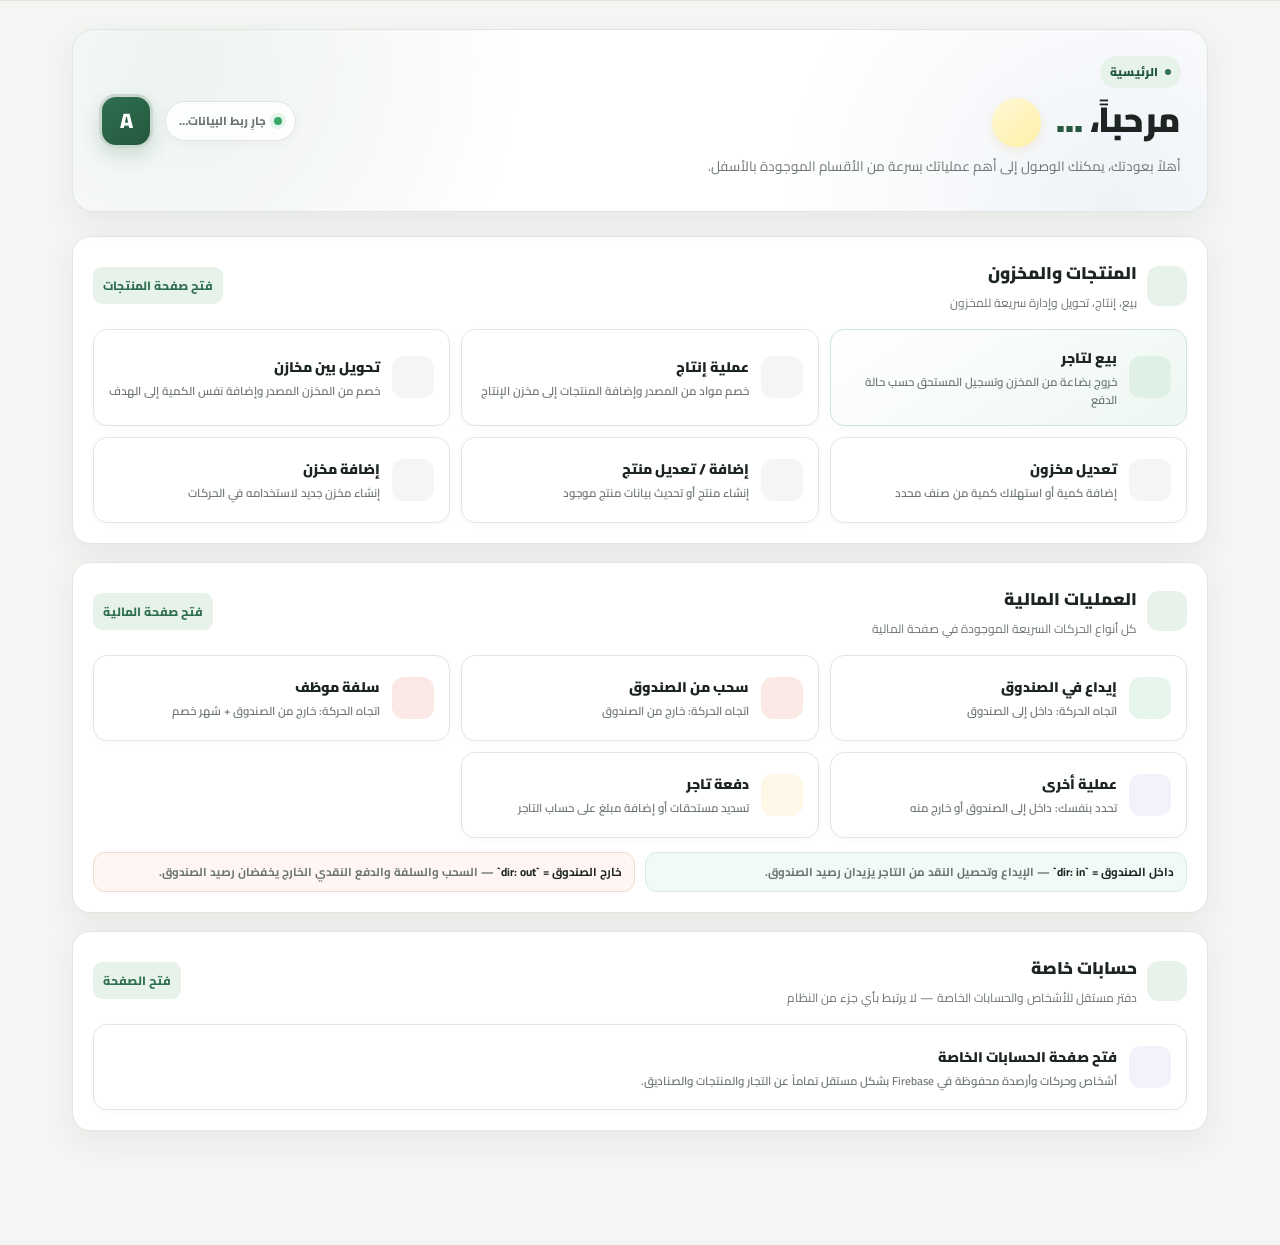
==== commit a18fb710: "Update dashboard.html" ====
--- a/dashboard.html
+++ b/dashboard.html
@@ -348,6 +348,57 @@
       .smart-select-menu .smart-option{min-height:44px;font-size:13.5px}
     }
 
+
+
+/* ═══════════════════════════════════════════════════════
+   إصلاح سحب نوافذ الداشبورد داخل Android WebView
+   يمنع Pull-to-refresh عند حدود النافذة فقط، ولا يغيّر الحفظ أو الحسابات
+═══════════════════════════════════════════════════════ */
+@media(max-width:620px){
+  html.dash-modal-locked,
+  body.dash-modal-locked{
+    overscroll-behavior-y:none!important;
+    overscroll-behavior-x:none!important;
+  }
+  body.dash-modal-locked{
+    overscroll-behavior-y:none!important;
+    overscroll-behavior-x:none!important;
+  }
+  .dash-modal.open,
+  .dash-doc-modal.open{
+    position:fixed!important;
+    inset:0!important;
+    overflow:hidden!important;
+    overscroll-behavior:none!important;
+  }
+  .dash-modal.open .dash-modal-box,
+  .dash-doc-modal.open .dashboard-doc-shell,
+  .dash-doc-modal.open .dashboard-doc-stage{
+    -webkit-overflow-scrolling:touch!important;
+    overscroll-behavior-y:contain!important;
+    overscroll-behavior-x:none!important;
+    touch-action:pan-y!important;
+  }
+  .dash-modal.open .dash-modal-box,
+  .dash-modal.open .dash-modal-box.wide{
+    max-height:calc(100dvh - env(safe-area-inset-top,0px))!important;
+    height:auto!important;
+    overflow-y:auto!important;
+    overflow-x:hidden!important;
+  }
+  .dash-modal.open .modal-body{
+    min-height:0!important;
+    overflow:visible!important;
+    overscroll-behavior-y:contain!important;
+    touch-action:pan-y!important;
+  }
+  .dash-modal.open .smart-select-menu .smart-options,
+  .dash-modal.open .smart-options{
+    -webkit-overflow-scrolling:touch!important;
+    overscroll-behavior-y:contain!important;
+    touch-action:pan-y!important;
+  }
+}
 /* ═══════════════════════════════════════════════════════
    معاينة وطباعة الداشبورد — نفس روح فواتير صفحة التجار
    لا يغيّر الحفظ أو الحسابات، فقط معاينة بعد العملية
@@ -1283,6 +1334,117 @@
   },true);
 }
 
+
+
+/* ══════════════════════════════════════
+   WEBVIEW MODAL SCROLL GUARD
+   يمنع تحديث الصفحة أثناء سحب نوافذ الداشبورد، خصوصاً عملية المبيعات
+══════════════════════════════════════ */
+const dashModalScrollState={locked:false,scrollY:0,sentinel:false,body:{},html:{}};
+function dashIsCoarsePointer(){
+  return !!(window.matchMedia?.("(pointer: coarse)").matches || (window.innerWidth||0)<=620);
+}
+function lockDashboardPageScroll(){
+  const body=document.body,html=document.documentElement,scroller=document.scrollingElement||html;
+  if(!body||!html)return;
+  if(dashModalScrollState.locked)return;
+  dashModalScrollState.locked=true;
+  dashModalScrollState.scrollY=window.scrollY||html.scrollTop||body.scrollTop||0;
+  dashModalScrollState.sentinel=false;
+  dashModalScrollState.body={overflow:body.style.overflow,overscrollBehaviorY:body.style.overscrollBehaviorY,touchAction:body.style.touchAction};
+  dashModalScrollState.html={overflow:html.style.overflow,overscrollBehaviorY:html.style.overscrollBehaviorY};
+  html.classList.add("dash-modal-locked");
+  body.classList.add("dash-modal-locked");
+  if(dashIsCoarsePointer()){
+    /*
+      مهم للـ Android WebView داخل SwipeRefreshLayout:
+      لا نقفل root scroll بـ position:fixed/overflow:hidden لأن ذلك يجعل التطبيق يعتقد
+      أن الصفحة عند الأعلى فيفعّل التحديث. نُبقي الصفحة قابلة للتمرير مع نقطة 1px
+      بينما كل اللمس محصور داخل النافذة بواسطة guard أدناه.
+    */
+    body.style.overscrollBehaviorY="none";
+    html.style.overscrollBehaviorY="none";
+    body.style.touchAction="auto";
+    if((window.scrollY||0)<1 && scroller.scrollHeight>scroller.clientHeight+2){
+      dashModalScrollState.sentinel=true;
+      requestAnimationFrame(()=>window.scrollTo(0,1));
+    }
+  }else{
+    body.style.overflow="hidden";
+    html.style.overflow="hidden";
+  }
+}
+function unlockDashboardPageScroll(force=false){
+  if(!force && document.querySelector(".dash-modal.open,.dash-doc-modal.open"))return;
+  const body=document.body,html=document.documentElement;
+  if(!body||!html)return;
+  html.classList.remove("dash-modal-locked");
+  body.classList.remove("dash-modal-locked");
+  if(!dashModalScrollState.locked){
+    body.style.overflow="";html.style.overflow="";return;
+  }
+  const y=dashModalScrollState.scrollY||0;
+  body.style.overflow=dashModalScrollState.body.overflow||"";
+  body.style.overscrollBehaviorY=dashModalScrollState.body.overscrollBehaviorY||"";
+  body.style.touchAction=dashModalScrollState.body.touchAction||"";
+  html.style.overflow=dashModalScrollState.html.overflow||"";
+  html.style.overscrollBehaviorY=dashModalScrollState.html.overscrollBehaviorY||"";
+  dashModalScrollState.locked=false;
+  if(dashIsCoarsePointer()) requestAnimationFrame(()=>window.scrollTo(0,y));
+}
+function installWebViewModalScrollGuard(){
+  if(window.__dashWebViewModalScrollGuard)return;
+  window.__dashWebViewModalScrollGuard=true;
+  let startY=0,startX=0,lastY=0;
+  const modalSelector=".dash-modal.open,.dash-doc-modal.open";
+  const scrollableSelector=".smart-select-menu .smart-options,.smart-options,.dashboard-doc-stage,.dashboard-doc-shell,.dash-modal-box";
+  function canScrollY(el){
+    if(!el||!el.isConnected)return false;
+    const st=getComputedStyle(el);
+    return /(auto|scroll)/.test(st.overflowY||"") && el.scrollHeight>el.clientHeight+1;
+  }
+  function nearestScroller(target,modal){
+    let el=target?.closest?.(scrollableSelector)||null;
+    while(el && modal.contains(el)){
+      if(canScrollY(el))return el;
+      el=el.parentElement?.closest?.(scrollableSelector)||null;
+    }
+    const fallback=modal.querySelector(".smart-select-menu.open .smart-options,.dashboard-doc-stage,.dash-modal-box,.dashboard-doc-shell");
+    return canScrollY(fallback)?fallback:null;
+  }
+  document.addEventListener("touchstart",e=>{
+    const modal=e.target?.closest?.(modalSelector);
+    if(!modal||!e.touches||e.touches.length!==1)return;
+    startY=lastY=e.touches[0].clientY;
+    startX=e.touches[0].clientX;
+  },{capture:true,passive:true});
+  document.addEventListener("touchmove",e=>{
+    const modal=e.target?.closest?.(modalSelector);
+    if(!modal)return;
+    if(!e.touches||e.touches.length!==1){e.preventDefault();return;}
+    const t=e.touches[0];
+    const dy=t.clientY-lastY;
+    const totalY=t.clientY-startY,totalX=t.clientX-startX;
+    lastY=t.clientY;
+    if(Math.abs(totalX)>Math.abs(totalY)*1.4)return;
+    e.stopPropagation();
+    if(dashIsCoarsePointer() && (window.scrollY||0)<1 && (document.scrollingElement?.scrollHeight||0)>(document.scrollingElement?.clientHeight||0)+2){
+      window.scrollTo(0,1);
+    }
+    const scroller=nearestScroller(e.target,modal);
+    if(!scroller){e.preventDefault();return;}
+    const max=scroller.scrollHeight-scroller.clientHeight;
+    const y=scroller.scrollTop;
+    const atTop=y<=0;
+    const atBottom=y>=max-1;
+    if((atTop&&dy>0)||(atBottom&&dy<0)){
+      e.preventDefault();
+      if(atTop)scroller.scrollTop=0;
+      else if(atBottom)scroller.scrollTop=max;
+    }
+  },{capture:true,passive:false});
+  window.addEventListener("pageshow",()=>{if(!document.querySelector(".dash-modal.open,.dash-doc-modal.open"))unlockDashboardPageScroll(true);},{passive:true});
+}
 /* ══════════════════════════════════════
    modal shell
 ══════════════════════════════════════ */
@@ -1297,15 +1459,13 @@
   if(id==="warehouse-modal") document.getElementById("warehouse-form").reset();
   if(id==="merchant-pay-modal") resetMerchantPay();
   modal.classList.add("open");
-  document.body.style.overflow="hidden";
-  document.documentElement.style.overflow="hidden";
+  lockDashboardPageScroll();
 }
 function closeModal(modal){
   closeSmartSelect();
   (typeof modal==="string"?document.getElementById(modal):modal)?.classList.remove("open");
-  if(!document.querySelector(".dash-modal.open")){
-    document.body.style.overflow="";
-    document.documentElement.style.overflow="";
+  if(!document.querySelector(".dash-modal.open,.dash-doc-modal.open")){
+    unlockDashboardPageScroll();
   }
 }
 function bindModalShell(){
@@ -1344,12 +1504,15 @@
   content.innerHTML=html;
   modal.classList.add("open");
   modal.setAttribute("aria-hidden","false");
+  lockDashboardPageScroll();
+  requestAnimationFrame(()=>{const stage=modal.querySelector(".dashboard-doc-stage");if(stage)stage.scrollTop=0;});
 }
 function closeDashboardDoc(){
   const modal=document.getElementById("dashboard-doc-modal");
   modal?.classList.remove("open");
   modal?.setAttribute("aria-hidden","true");
   document.body.classList.remove("dash-doc-print");
+  if(!document.querySelector(".dash-modal.open,.dash-doc-modal.open"))unlockDashboardPageScroll();
 }
 function printDashboardDoc(){
   document.body.classList.add("dash-doc-print");
@@ -1785,7 +1948,7 @@
   if(type==="withdrawal"||type==="deposit"){document.getElementById("fin-party-label").textContent="جهة الصرف / المصدر";document.getElementById("fin-party").placeholder="مثال: إيجار، مصروفات إدارية…";}else if(type==="other"){document.getElementById("fin-party-label").textContent="اسم الجهة";document.getElementById("fin-party").placeholder="اختياري";}
   document.querySelectorAll("[data-fin-dir]").forEach(c=>c.classList.remove("active-in","active-out"));
   if(cfg.fixed){const r=document.querySelector(`input[name="fin-dir"][value="${cfg.dir}"]`);if(r)r.checked=true;}
-  updateFinanceDirHint();document.getElementById("finance-modal").classList.add("open");document.body.style.overflow="hidden";
+  updateFinanceDirHint();document.getElementById("finance-modal").classList.add("open");lockDashboardPageScroll();
 }
 function updateFinanceDirHint(){
   const cfg=FIN_TYPES[financeType],hint=document.getElementById("fin-dir-hint");if(!cfg){hint.className="dir-box custom";hint.textContent="اختر العملية";return;}
@@ -1944,7 +2107,7 @@
   }catch(err){
     console.error("blocked user check failed",err);
   }
-  currentUser=user;renderNav(user);updateDashboardGreeting(user);initSearchableSelects();installMobileTapGuard();bindUI();startData();window.__dashboardReady=true;document.getElementById("app").style.visibility="visible";hideLoader();
+  currentUser=user;renderNav(user);updateDashboardGreeting(user);installWebViewModalScrollGuard();initSearchableSelects();installMobileTapGuard();bindUI();startData();window.__dashboardReady=true;document.getElementById("app").style.visibility="visible";hideLoader();
 });
 
 </script>
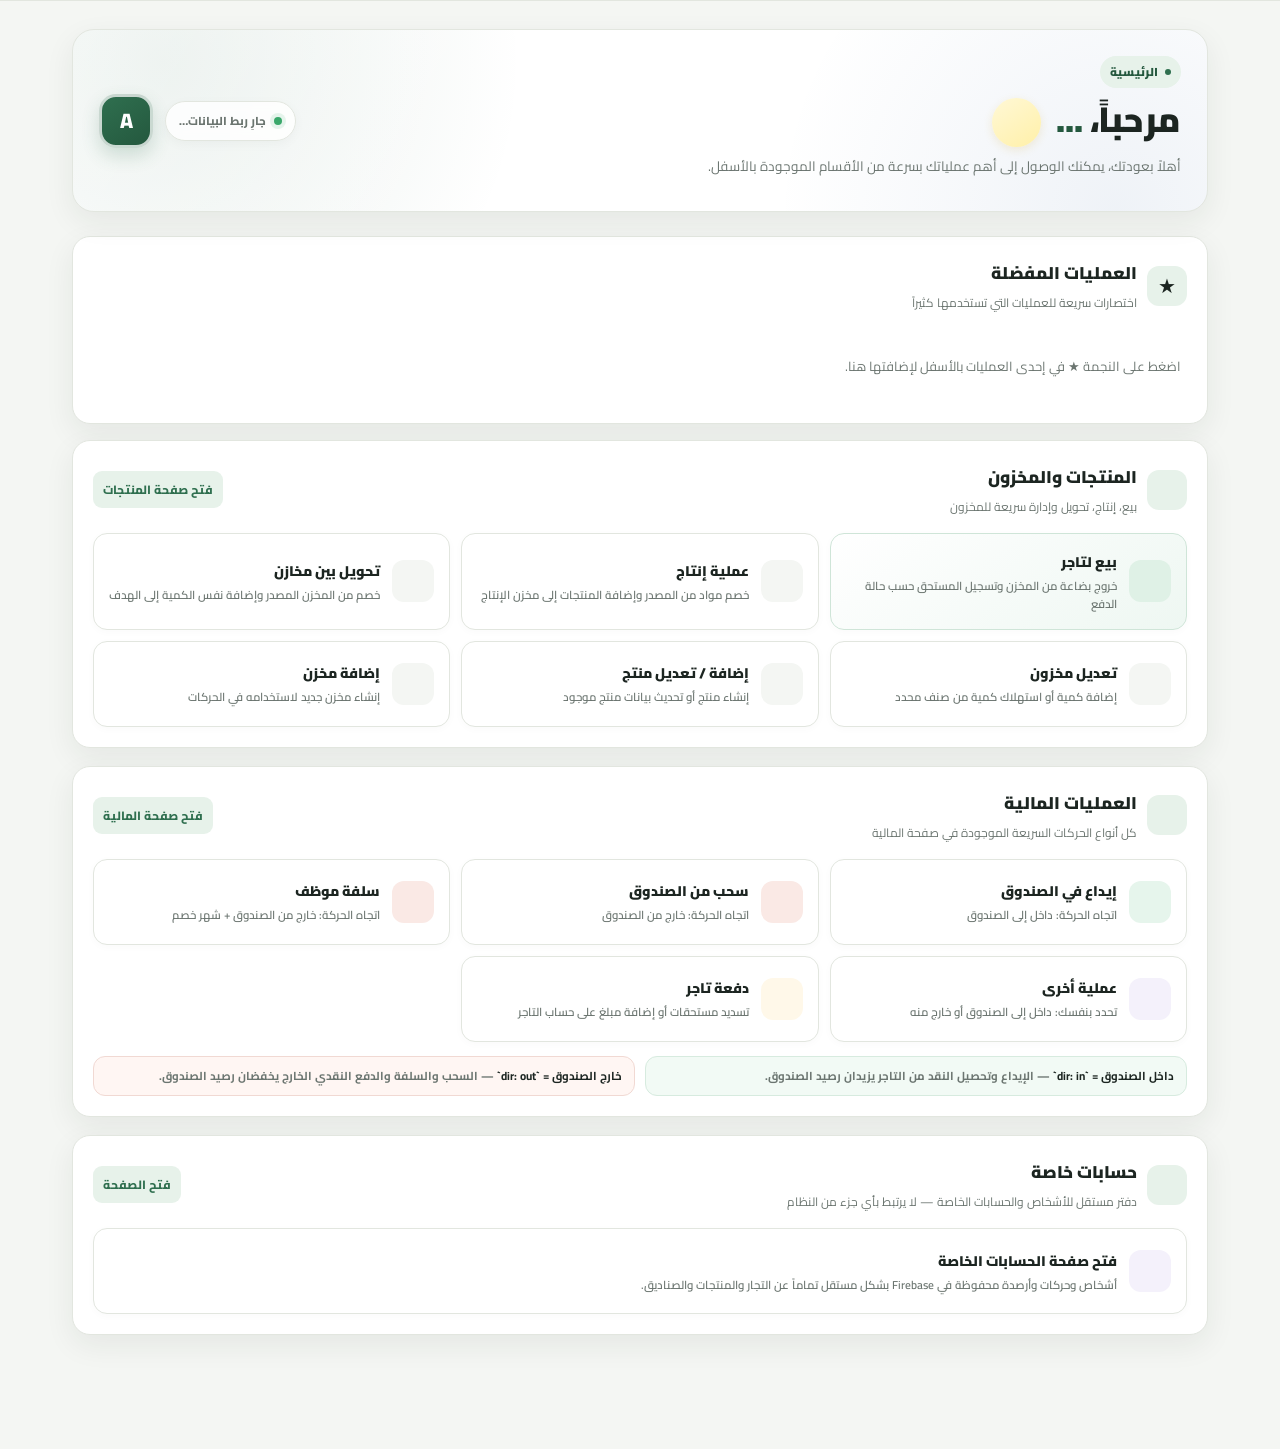
==== commit 5af78b17: "Add files via upload" ====
--- a/dashboard.html
+++ b/dashboard.html
@@ -516,9 +516,9 @@
   body.dash-doc-print #dashboard-doc-modal,
   body.dash-doc-print #dashboard-doc-modal *{visibility:visible!important}
   body.dash-doc-print #dashboard-doc-modal{
-    display:block!important;position:absolute!important;inset:0 auto auto 0!important;
+    display:block!important;position:absolute!important;top:0!important;left:0!important;right:auto!important;bottom:auto!important;
     width:210mm!important;min-width:210mm!important;max-width:210mm!important;min-height:297mm!important;
-    margin:0!important;padding:12mm 13mm!important;box-sizing:border-box!important;background:#fff!important;
+    margin:0!important;padding:5mm 13mm 12mm!important;box-sizing:border-box!important;background:#fff!important;
     overflow:visible!important;transform:none!important
   }
   body.dash-doc-print .dashboard-doc-shell,
@@ -526,7 +526,8 @@
   body.dash-doc-print .dashboard-doc-box{
     display:block!important;width:184mm!important;min-width:184mm!important;max-width:184mm!important;
     min-height:auto!important;margin:0!important;padding:0!important;border:0!important;border-radius:0!important;
-    box-shadow:none!important;overflow:visible!important;background:#fff!important;transform:none!important
+    box-shadow:none!important;overflow:visible!important;background:#fff!important;transform:none!important;
+    align-items:flex-start!important;justify-content:flex-start!important
   }
   body.dash-doc-print .dashboard-doc-head,
   body.dash-doc-print .dashboard-doc-actions{display:none!important}
@@ -570,6 +571,20 @@
   body.dash-doc-print *{-webkit-print-color-adjust:exact!important;print-color-adjust:exact!important}
 }
 
+
+/* Dashboard quick favourites — original action handlers remain authoritative */
+.dash-favorites{margin-bottom:16px}
+.dash-fav-empty{padding:12px 6px;color:var(--muted);font-size:13px}
+.dash-fav-star{position:absolute;top:8px;left:8px;z-index:2;width:29px;height:29px;border-radius:9px;border:1px solid var(--border);background:var(--bg);color:var(--muted);font:900 19px Arial,sans-serif;cursor:pointer;display:grid;place-items:center;line-height:1}
+.dash-fav-star.is-favorite{color:#cf9b25;background:#fff8de;border-color:#ebd28d}
+.dash-fav-star:focus-visible{outline:2px solid var(--primary);outline-offset:2px}
+.ops-section .action-card{position:relative}
+.dash-fav-source .action-card{width:100%;height:100%;padding-left:42px}
+.dash-favorites .action-card{position:relative}
+.dash-favorites .action-card .dash-fav-remove{position:absolute;top:8px;left:8px;border:1px solid #ebd28d;background:#fff8de;color:#a87b13;width:29px;height:29px;border-radius:9px;font-size:17px;display:grid;place-items:center;cursor:pointer;z-index:2}
+.dash-favorites .action-card{padding-left:42px}
+@media print{body.dash-doc-print #dashboard-doc-modal{left:0!important;right:0!important;width:210mm!important;max-width:210mm!important;margin-left:auto!important;margin-right:auto!important;direction:rtl!important;padding:5mm 13mm 12mm!important;box-sizing:border-box!important}body.dash-doc-print .dashboard-doc-shell,body.dash-doc-print .dashboard-doc-stage,body.dash-doc-print .dashboard-doc-box{margin-left:auto!important;margin-right:auto!important;float:none!important;position:static!important;direction:rtl!important}body.dash-doc-print .dashboard-doc-box .inv-doc,body.dash-doc-print .dashboard-doc-box .simple-fin-doc{margin-left:auto!important;margin-right:auto!important;float:none!important}}
+
 </style>
 </head>
 <body>
@@ -596,6 +611,12 @@
           <div class="live-chip"><span class="live-dot"></span><span id="data-status">جارِ ربط البيانات…</span></div>
           <div class="welcome-avatar" id="welcome-avatar" aria-hidden="true">A</div>
         </div>
+      </section>
+
+      <section class="ops-section dash-favorites" id="dash-favorites-section" aria-label="العمليات المفضلة">
+        <div class="ops-head"><div class="ops-title"><div class="ops-icon" aria-hidden="true">★</div><div><h2>العمليات المفضلة</h2><p>اختصارات سريعة للعمليات التي تستخدمها كثيراً</p></div></div></div>
+        <div id="dash-favorites-grid" class="action-grid"></div>
+        <p class="dash-fav-empty" id="dash-favorites-empty">اضغط على النجمة ★ في إحدى العمليات بالأسفل لإضافتها هنا.</p>
       </section>
 
       <section class="ops-section">
@@ -2059,8 +2080,44 @@
 /* ══════════════════════════════════════
    UI binding
 ══════════════════════════════════════ */
+
+/* Customisable quick actions; copies dispatch through original, already-bound buttons. */
+function initDashboardFavorites(){
+  const section=document.getElementById('dash-favorites-section');
+  const grid=document.getElementById('dash-favorites-grid');
+  const empty=document.getElementById('dash-favorites-empty');
+  if(!section||!grid||!empty)return;
+  const key='dashboard-favorites-v1-'+(currentUser?.uid||'local');
+  const originals=[...document.querySelectorAll('.ops-section:not(.dash-favorites) .action-card[data-open],.ops-section:not(.dash-favorites) .action-card[data-fin-type]')];
+  const getId=b=>b.dataset.open?'open:'+b.dataset.open:'finance:'+b.dataset.finType;
+  const sources=new Map(originals.map(b=>[getId(b),b]));
+  let selected=[];
+  try{const stored=JSON.parse(localStorage.getItem(key)||'[]');if(Array.isArray(stored))selected=[...new Set(stored.filter(id=>sources.has(id)))];}catch(e){console.warn('Favorites storage unavailable',e)}
+  const save=()=>{try{localStorage.setItem(key,JSON.stringify(selected))}catch(e){console.warn('Favorites cannot be saved',e)}};
+  const render=()=>{
+    grid.replaceChildren();empty.hidden=selected.length>0;
+    for(const id of selected){
+      const original=sources.get(id);if(!original)continue;
+      const wrap=document.createElement('div');wrap.style.position='relative';wrap.style.minWidth='0';
+      const clone=original.cloneNode(true);clone.removeAttribute('id');clone.removeAttribute('data-open');clone.removeAttribute('data-fin-type');
+      clone.addEventListener('click',()=>original.click());
+      const remove=document.createElement('button');remove.type='button';remove.className='dash-fav-remove';remove.textContent='★';remove.title='إزالة من المفضلة';remove.setAttribute('aria-label','إزالة '+(original.querySelector('strong')?.textContent||'العملية')+' من المفضلة');
+      remove.addEventListener('click',e=>{e.stopPropagation();toggle(id)});
+      clone.append(remove);wrap.append(clone);grid.append(wrap);
+    }
+    for(const b of originals){const star=b.querySelector('.dash-fav-star');if(!star)continue;const active=selected.includes(getId(b));star.classList.toggle('is-favorite',active);star.textContent=active?'★':'☆';star.title=active?'إزالة من المفضلة':'إضافة للمفضلة';star.setAttribute('aria-pressed',String(active));}
+  };
+  const toggle=id=>{selected=selected.includes(id)?selected.filter(x=>x!==id):[...selected,id];save();render()};
+  for(const b of originals){
+    const star=document.createElement('button');star.type='button';star.className='dash-fav-star';star.setAttribute('aria-label','تبديل تفضيل '+(b.querySelector('strong')?.textContent||'العملية'));
+    star.addEventListener('click',e=>{e.stopPropagation();toggle(getId(b))});
+    const holder=b.parentElement;const wrapper=document.createElement('div');wrapper.className='dash-fav-source';wrapper.style.position='relative';wrapper.style.minWidth='0';b.before(wrapper);wrapper.append(b,star);
+  }
+  render();
+}
+
 function bindUI(){
-  if(uiBound)return;uiBound=true;bindModalShell();bindDashboardDocModal();
+  if(uiBound)return;uiBound=true;bindModalShell();bindDashboardDocModal();initDashboardFavorites();
   const openPrivateAccounts=()=>{
     try{sessionStorage.setItem("privateAccountsEntry","dashboard");}catch(_){}
     location.href="/private_accounts.html";
